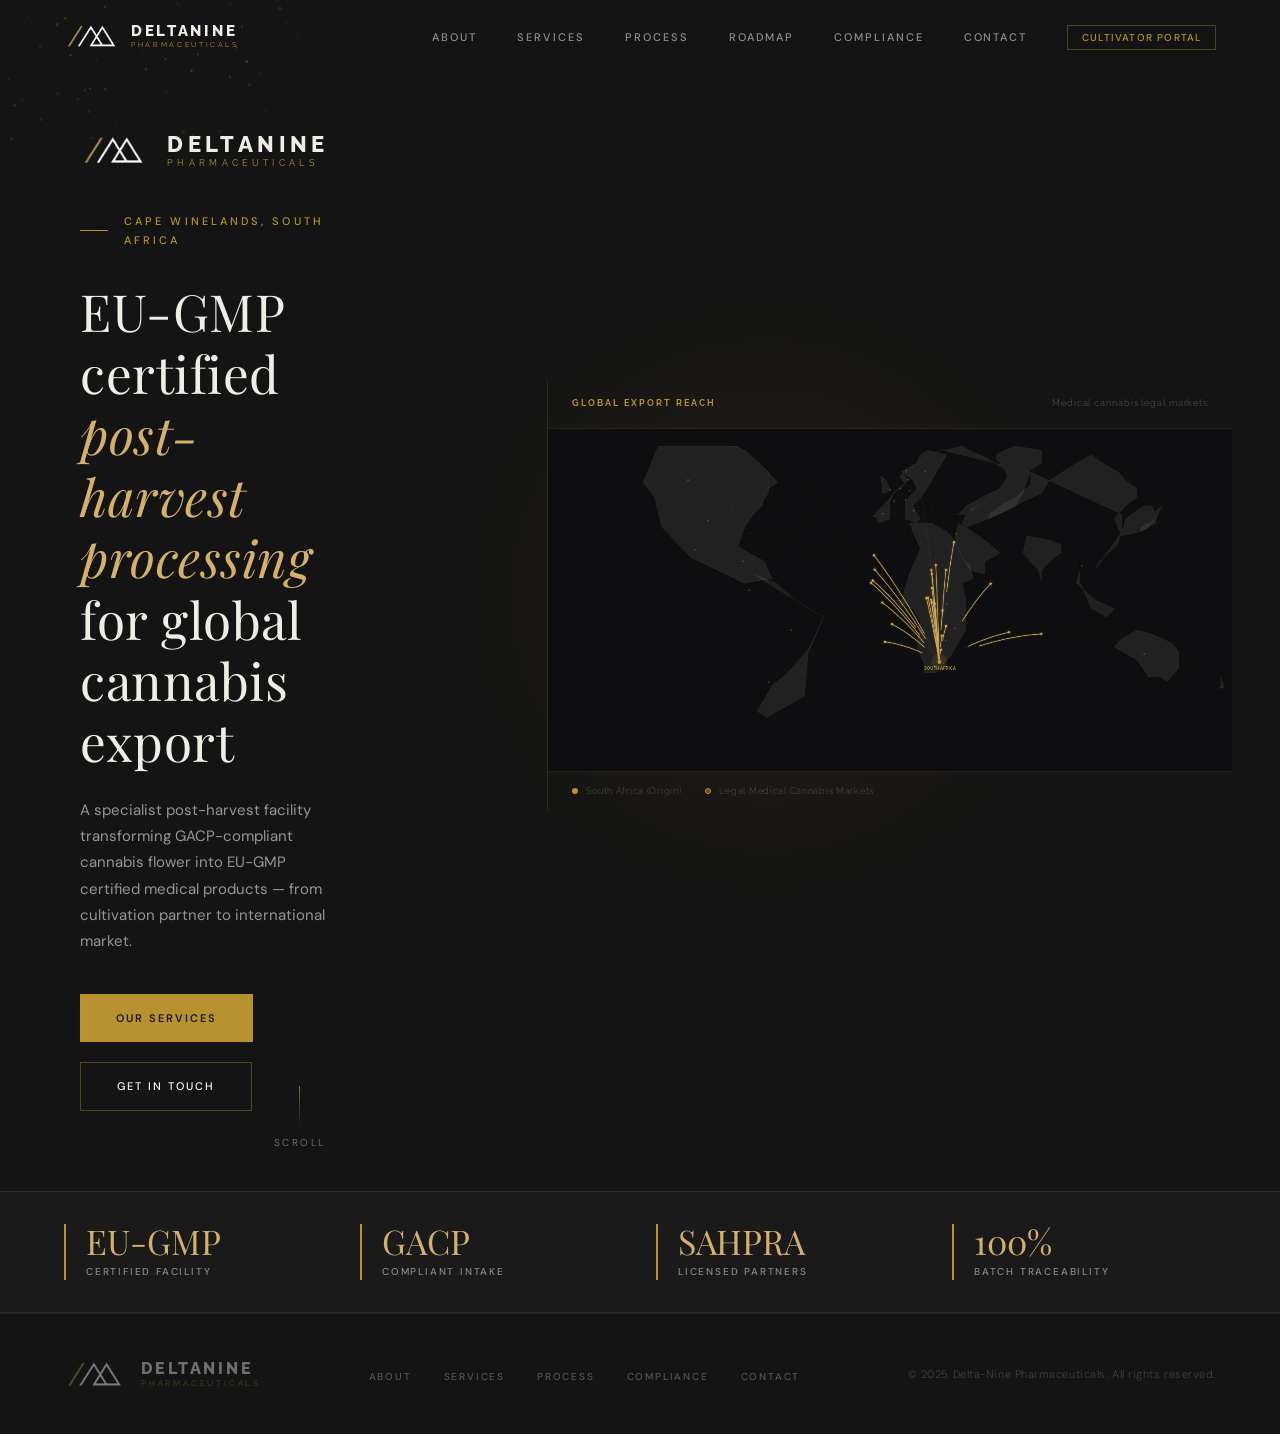
==== index.html @ 9e006a3a "Update index.html" ====
<!DOCTYPE html>
<html lang="en">
<head>
<meta charset="UTF-8">
<meta name="viewport" content="width=device-width, initial-scale=1.0">
<title>Delta-Nine Pharmaceuticals — EU-GMP Cannabis Processing</title>
<link href="https://fonts.googleapis.com/css2?family=Playfair+Display:ital,wght@0,400;0,500;0,600;1,400;1,500&family=DM+Sans:ital,opsz,wght@0,9..40,300;0,9..40,400;0,9..40,500;0,9..40,600;1,9..40,300&family=Raleway:wght@300;400;500;700;800&display=swap" rel="stylesheet">
<style>
*, *::before, *::after { box-sizing: border-box; margin: 0; padding: 0; }

:root {
  --gold: #B8922E;
  --gold-light: #D4B06A;
  --gold-dark: #7A5C0A;
  --ink: #1A1A1A;
  --ink-soft: #F6F4F0;
  --ink-mid: #ECEAE4;
  --cream: #FAFAF8;
  --cream-dark: #F0EDE6;
  --text-main: #1A1A1A;
  --text-muted: #5A5750;
  --border: rgba(184,146,46,0.2);
  --border-strong: rgba(184,146,46,0.4);
}

/* PAGE SWITCHING */
.page {
  display: none;
  min-height: 100vh;
}
.page.active {
  display: block;
}

/* NAV active state */
.nav-links a.nav-active {
  color: var(--gold) !important;
}
.nav-links a.nav-active::after {
  transform: scaleX(1) !important;
}

/* Page transition */
.page {
  animation: none;
}
.page.entering {
  animation: pageIn 0.35s cubic-bezier(0.22,1,0.36,1) forwards;
}
@keyframes pageIn {
  from { opacity: 0; transform: translateY(16px); }
  to   { opacity: 1; transform: none; }
}

/* Footer always visible */
footer { display: flex !important; }


body {
  font-family: 'DM Sans', sans-serif;
  background: var(--cream);
  color: var(--text-main);
  font-weight: 300;
  line-height: 1.7;
  font-size: 16px;
  overflow-x: hidden;
}

/* SCROLL ANIMATIONS */
.reveal {
  opacity: 0;
  transform: translateY(36px);
  transition: opacity 0.8s cubic-bezier(0.22,1,0.36,1), transform 0.8s cubic-bezier(0.22,1,0.36,1);
}
.reveal.visible { opacity: 1; transform: none; }
.reveal-left {
  opacity: 0; transform: translateX(-40px);
  transition: opacity 0.9s cubic-bezier(0.22,1,0.36,1), transform 0.9s cubic-bezier(0.22,1,0.36,1);
}
.reveal-left.visible { opacity: 1; transform: none; }
.reveal-right {
  opacity: 0; transform: translateX(40px);
  transition: opacity 0.9s cubic-bezier(0.22,1,0.36,1), transform 0.9s cubic-bezier(0.22,1,0.36,1);
}
.reveal-right.visible { opacity: 1; transform: none; }
.delay-1 { transition-delay: 0.1s; }
.delay-2 { transition-delay: 0.2s; }
.delay-3 { transition-delay: 0.3s; }
.delay-4 { transition-delay: 0.4s; }
.delay-5 { transition-delay: 0.5s; }

/* NAV */
nav {
  position: fixed; top: 0; left: 0; right: 0; z-index: 200;
  display: flex; align-items: center; justify-content: space-between;
  padding: 1.1rem 4rem;
  background: rgba(13,13,13,0);
  transition: background 0.4s, border-color 0.4s, backdrop-filter 0.4s;
  border-bottom: 0.5px solid transparent;
}
nav.scrolled {
  background: rgba(13,13,13,0.95);
  backdrop-filter: blur(16px);
  border-bottom-color: var(--border);
}
.nav-logo { display: flex; align-items: center; gap: 0.75rem; }
.nav-brand-block {
  display: flex; flex-direction: column; gap: 2px;
}
.nav-brand-name {
  font-family: 'Raleway', sans-serif;
  font-size: 15px; font-weight: 800;
  letter-spacing: 0.18em; color: #F0EDE6;
  line-height: 1;
}
.nav-brand-sub {
  font-family: 'Raleway', sans-serif;
  font-size: 7px; font-weight: 400;
  letter-spacing: 0.38em; text-transform: uppercase;
  color: #B8922E; line-height: 1;
}
.nav-links { display: flex; gap: 2.5rem; list-style: none; }
.nav-links a {
  font-size: 11px; font-weight: 500;
  letter-spacing: 0.18em; text-transform: uppercase;
  color: rgba(247,244,238,0.55); text-decoration: none;
  transition: color 0.2s; position: relative;
}
.nav-links a::after {
  content: ''; position: absolute; bottom: -3px; left: 0; right: 0;
  height: 1px; background: var(--gold);
  transform: scaleX(0); transition: transform 0.25s;
}
.nav-links a:hover { color: var(--gold); }
.nav-links a:hover::after { transform: scaleX(1); }

/* HERO LOGO */
.hero-logo-lockup {
  display: flex; align-items: center; gap: 1.25rem;
  margin-bottom: 2.5rem;
  opacity: 0; transform: translateY(20px);
  animation: heroIn 1s cubic-bezier(0.22,1,0.36,1) 0.1s forwards;
}
.hero-logo-img { height: 44px; width: auto; display: block; }
.hero-logo-text { display: flex; flex-direction: column; gap: 4px; }
.hero-logo-name {
  font-family: 'Raleway', sans-serif;
  font-size: 22px; font-weight: 800;
  letter-spacing: 0.2em; color: #F0EDE6;
  line-height: 1;
}
.hero-logo-pharma {
  font-family: 'Raleway', sans-serif;
  font-size: 9px; font-weight: 400;
  letter-spacing: 0.48em; color: #B8922E;
  line-height: 1;
}

/* HERO */
.hero {
  min-height: 100vh;
  display: flex; align-items: stretch;
  padding: 0;
  position: relative; overflow: hidden;
  background: #141414;
}
.hero-inner {
  display: grid;
  grid-template-columns: 45fr 55fr;
  align-items: center;
  width: 100%; gap: 0;
  position: relative; z-index: 2;
  min-height: 100vh;
}
.hero-content {
  position: relative;
  display: flex; flex-direction: column; justify-content: center;
  padding: 8rem 3rem 5rem 5rem;
}

/* HERO MAP */
.hero-mark {
  display: flex; align-items: center; justify-content: center;
  position: relative;
  opacity: 0;
  padding: 0 3rem 0 0;
  animation: heroMarkIn 1.4s cubic-bezier(0.22,1,0.36,1) 0.8s forwards;
}
@keyframes heroMarkIn { to { opacity: 1; } }
.hero-map-wrap {
  width: 100%;
  border-left: 0.5px solid rgba(184,146,46,0.15);
  background: transparent;
  overflow: hidden;
  display: flex; flex-direction: column;
}
.map-header {
  padding: 1rem 1.5rem;
  border-bottom: 0.5px solid rgba(184,146,46,0.1);
  display: flex; align-items: center; justify-content: space-between;
  flex-shrink: 0;
}
.map-title {
  font-family: 'Raleway', sans-serif;
  font-size: 9px; font-weight: 700;
  letter-spacing: 0.22em; color: #B8922E;
}
.map-subtitle {
  font-family: 'Raleway', sans-serif;
  font-size: 9px; font-weight: 400;
  letter-spacing: 0.1em; color: rgba(240,237,230,0.25);
}
#worldMap {
  display: block;
  width: 100%;
  height: auto;
}
.map-legend {
  padding: 0.75rem 1.5rem;
  border-top: 0.5px solid rgba(184,146,46,0.08);
  display: flex; gap: 1.5rem;
  flex-shrink: 0;
}
.map-legend-item {
  display: flex; align-items: center; gap: 0.5rem;
  font-size: 9px; color: rgba(240,237,230,0.28);
  font-family: 'Raleway', sans-serif; letter-spacing: 0.08em;
}
.legend-dot {
  width: 6px; height: 6px; border-radius: 50%; flex-shrink: 0;
}
.legend-origin { background: #B8922E; }
.legend-dest { background: rgba(184,146,46,0.45); border: 1px solid #B8922E; }
#hero-canvas {
  position: absolute; inset: 0;
  opacity: 0.5; pointer-events: none; z-index: 0;
}
.hero-glow {
  position: absolute;
  width: 700px; height: 700px; border-radius: 50%;
  background: radial-gradient(circle, rgba(184,146,46,0.09) 0%, transparent 65%);
  top: 50%; left: 60%; transform: translate(-50%, -50%);
  animation: glowPulse 6s ease-in-out infinite alternate;
}
@keyframes glowPulse {
  from { transform: translate(-50%,-50%) scale(1); opacity: 0.6; }
  to   { transform: translate(-50%,-50%) scale(1.15); opacity: 1; }
}
.hero-eyebrow {
  display: flex; align-items: center; gap: 1rem; margin-bottom: 2rem;
  opacity: 0; transform: translateY(20px);
  animation: heroIn 1s cubic-bezier(0.22,1,0.36,1) 0.2s forwards;
}
.hero-eyebrow-line { width: 36px; height: 1px; background: var(--gold); }
.hero-eyebrow span {
  font-size: 11px; font-weight: 500;
  letter-spacing: 0.28em; text-transform: uppercase; color: var(--gold);
}
.hero h1 {
  font-family: 'Playfair Display', serif;
  font-size: clamp(32px, 4vw, 52px);
  font-weight: 400; line-height: 1.2;
  color: #F0EDE6; margin-bottom: 1.5rem;
  opacity: 0; transform: translateY(25px);
  animation: heroIn 1s cubic-bezier(0.22,1,0.36,1) 0.4s forwards;
  letter-spacing: 0.01em;
}
.hero h1 em { font-style: italic; color: var(--gold-light); }
.hero-sub {
  font-size: 15px; font-weight: 400;
  color: rgba(240,237,230,0.6);
  max-width: 480px; line-height: 1.75; margin-bottom: 2.5rem;
  opacity: 0; transform: translateY(20px);
  animation: heroIn 1s cubic-bezier(0.22,1,0.36,1) 0.6s forwards;
}
.hero-cta {
  display: flex; gap: 1.25rem; flex-wrap: wrap;
  opacity: 0; transform: translateY(20px);
  animation: heroIn 1s cubic-bezier(0.22,1,0.36,1) 0.8s forwards;
}
@keyframes heroIn { to { opacity: 1; transform: none; } }
.hero-scroll-hint {
  position: absolute; bottom: 2.5rem; left: 50%;
  transform: translateX(-50%);
  display: flex; flex-direction: column; align-items: center; gap: 0.5rem;
  opacity: 0; animation: heroIn 1s 1.4s forwards;
}
.hero-scroll-hint span {
  font-size: 10px; letter-spacing: 0.25em;
  text-transform: uppercase; color: rgba(250,250,248,0.45);
}
.scroll-line {
  width: 1px; height: 40px;
  background: linear-gradient(to bottom, rgba(201,168,76,0.6), transparent);
  animation: scrollLine 2s ease-in-out infinite;
}
@keyframes scrollLine {
  0%,100% { transform: scaleY(0); transform-origin: top; }
  50% { transform: scaleY(1); transform-origin: top; }
}

.btn-primary {
  display: inline-block; padding: 0.9rem 2.25rem;
  background: var(--gold); color: var(--ink);
  font-family: 'DM Sans', sans-serif; font-size: 11px;
  font-weight: 600; letter-spacing: 0.18em;
  text-transform: uppercase; text-decoration: none;
  transition: background 0.2s, transform 0.2s, box-shadow 0.2s;
  position: relative; overflow: hidden;
}
.btn-primary::before {
  content: ''; position: absolute; inset: 0;
  background: rgba(255,255,255,0.15);
  transform: translateX(-100%); transition: transform 0.3s;
}
.btn-primary:hover::before { transform: translateX(0); }
.btn-primary:hover { transform: translateY(-2px); box-shadow: 0 8px 24px rgba(201,168,76,0.25); }
.btn-ghost {
  display: inline-block; padding: 0.9rem 2.25rem;
  border: 1px solid var(--border-strong); color: var(--cream);
  font-family: 'DM Sans', sans-serif; font-size: 11px;
  font-weight: 500; letter-spacing: 0.18em;
  text-transform: uppercase; text-decoration: none;
  transition: border-color 0.2s, color 0.2s, transform 0.2s;
}
.btn-ghost:hover { border-color: var(--gold); color: var(--gold); transform: translateY(-2px); }

/* STATS */
.stats-bar {
  background: var(--ink);
  border-top: 0.5px solid rgba(255,255,255,0.08); border-bottom: 0.5px solid rgba(255,255,255,0.08);
  padding: 2rem 4rem;
  display: grid; grid-template-columns: repeat(auto-fit, minmax(160px, 1fr)); gap: 2rem;
}
.stat-item {
  display: flex; flex-direction: column;
  padding-left: 1.25rem; border-left: 2px solid var(--gold);
}
.stat-number {
  font-family: 'Playfair Display', serif;
  font-size: 34px; font-weight: 300;
  color: var(--gold-light); line-height: 1; margin-bottom: 0.3rem;
}
.stat-label {
  font-size: 10px; font-weight: 500;
  letter-spacing: 0.18em; text-transform: uppercase;
  color: rgba(250,250,248,0.5);
}

/* SECTION COMMONS */
section { padding: 7rem 4rem; }
.section-header { margin-bottom: 4.5rem; }
.section-tag {
  display: inline-block; font-size: 10px; font-weight: 500;
  letter-spacing: 0.28em; text-transform: uppercase;
  color: var(--gold); margin-bottom: 1rem;
}
.section-title {
  font-family: 'Playfair Display', serif;
  font-size: clamp(34px, 4vw, 52px);
  font-weight: 400; line-height: 1.15; color: var(--cream);
}
.section-title em { font-style: italic; color: var(--gold-light); }
.section-rule { width: 50px; height: 1px; background: var(--border-strong); margin-top: 1.25rem; }

/* ABOUT CREDENTIAL CARD */
.about-visual { position: relative; }
.about-card {
  border: 0.5px solid var(--border);
  background: white;
  box-shadow: 0 4px 40px rgba(0,0,0,0.06);
  overflow: hidden;
}
.ac-location {
  display: flex; align-items: center; gap: 0.6rem;
  padding: 0.9rem 1.5rem;
  background: var(--ink);
  border-bottom: 0.5px solid rgba(184,146,46,0.15);
}
.ac-location span {
  font-family: 'Raleway', sans-serif;
  font-size: 10px; font-weight: 500;
  letter-spacing: 0.18em; text-transform: uppercase;
  color: rgba(240,237,230,0.55);
}
.ac-grid {
  display: grid; grid-template-columns: 1fr 1fr;
  gap: 0;
}
.ac-cell {
  display: flex; align-items: flex-start; gap: 0.9rem;
  padding: 1.5rem;
  border-right: 0.5px solid var(--border);
  border-bottom: 0.5px solid var(--border);
  transition: background 0.2s;
}
.ac-cell:nth-child(even) { border-right: none; }
.ac-cell:nth-child(3),
.ac-cell:nth-child(4) { border-bottom: none; }
.ac-cell:hover { background: rgba(184,146,46,0.03); }
.ac-cell-icon {
  flex-shrink: 0; margin-top: 2px;
  opacity: 0.9;
}
.ac-cell-text {
  display: flex; flex-direction: column; gap: 3px;
}
.ac-cell-text strong {
  font-family: 'Raleway', sans-serif;
  font-size: 13px; font-weight: 700;
  letter-spacing: 0.06em; color: var(--text-main);
}
.ac-cell-text span {
  font-size: 12px; font-weight: 400;
  color: var(--text-muted); line-height: 1.4;
}
.ac-flow {
  display: flex; align-items: center;
  padding: 1.25rem 1.5rem;
  background: var(--ink-soft);
  border-top: 0.5px solid var(--border);
  gap: 0;
}
.ac-flow-step {
  display: flex; flex-direction: column;
  align-items: center; gap: 0.4rem;
  flex-shrink: 0;
}
.ac-flow-step span {
  font-size: 9px; font-weight: 500;
  letter-spacing: 0.12em; text-transform: uppercase;
  color: var(--text-muted);
  white-space: nowrap;
}
.ac-flow-dot {
  width: 8px; height: 8px; border-radius: 50%;
  border: 1.5px solid var(--border-strong);
  background: white;
}
.ac-flow-dot--active {
  background: #B8922E;
  border-color: #B8922E;
  box-shadow: 0 0 0 3px rgba(184,146,46,0.15);
}
.ac-flow-line {
  flex: 1; height: 1px;
  background: var(--border); margin-bottom: 18px;
}

/* Remove old avp styles */
.about-img-frame { display: none; }
.about-visual-panel, .avp-bg, .avp-content, .avp-metric,
.avp-num, .avp-label, .avp-divider, .avp-logo-watermark { display: none; }


/* PROCESS VISUAL PANELS */
.process-visual-main, .process-visual-secondary {
  border: 0.5px solid var(--border); border-radius: 2px; overflow: hidden;
}
.process-visual-main { margin-bottom: 1rem; }
.pv-inner {
  padding: 1.75rem;
  position: relative;
}
.pv-lab {
  background: linear-gradient(135deg, #1a1a1a 0%, #1e1e1e 100%);
  min-height: 260px;
}
.pv-qa {
  background: linear-gradient(135deg, #1a1a1a 0%, #1c1c1c 100%);
}
.pv-icon {
  width: 48px; height: 48px; margin-bottom: 1.25rem;
}
.pv-icon svg { width: 48px; height: 48px; }
.pv-tag {
  font-family: 'Raleway', sans-serif;
  font-size: 9px; font-weight: 600; letter-spacing: 0.25em;
  text-transform: uppercase; color: #B8922E;
  margin-bottom: 1.25rem;
  border-left: 2px solid #B8922E; padding-left: 0.6rem;
}
.pv-stat-row {
  display: flex; gap: 1.5rem; margin-bottom: 1.5rem;
}
.pv-stat { display: flex; flex-direction: column; gap: 2px; }
.pv-num {
  font-family: 'Playfair Display', serif;
  font-size: 18px; font-weight: 500; color: #F0EDE6; line-height: 1;
}
.pv-unit {
  font-size: 10px; font-weight: 400; letter-spacing: 0.1em;
  color: rgba(240,237,230,0.4);
}
.pv-bars { display: flex; flex-direction: column; gap: 0.6rem; }
.pv-bar-row {
  display: flex; align-items: center; gap: 0.75rem;
}
.pv-bar-row span {
  font-size: 11px; color: rgba(240,237,230,0.4);
  width: 120px; flex-shrink: 0;
}
.pv-bar {
  flex: 1; height: 3px; background: rgba(255,255,255,0.06); border-radius: 2px;
}
.pv-fill {
  height: 100%; background: linear-gradient(to right, #B8922E, #D4B06A);
  border-radius: 2px;
}
.pv-checklist { display: flex; flex-direction: column; gap: 0.65rem; }
.pv-check {
  display: flex; align-items: center; gap: 0.75rem;
}
.pv-check-dot {
  width: 6px; height: 6px; border-radius: 50%;
  background: #B8922E; flex-shrink: 0;
}
.pv-check span { font-size: 13px; color: rgba(240,237,230,0.6); }

/* VISUAL BANNER PANELS */
.visual-banner { background: var(--ink); overflow: hidden; }
.visual-banner-grid {
  display: grid; grid-template-columns: 1fr 1.4fr 1fr;
  height: 280px; gap: 2px;
}
.vb-panel {
  position: relative; overflow: hidden;
  display: flex; align-items: center; justify-content: center;
  transition: background 0.4s;
}
.vb-panel-1 .vb-panel-bg { background: linear-gradient(135deg, #161210 0%, #1e1a12 100%); position: absolute; inset: 0; }
.vb-panel-2 .vb-panel-bg { background: linear-gradient(135deg, #101416 0%, #121a1e 100%); position: absolute; inset: 0; }
.vb-panel-3 .vb-panel-bg { background: linear-gradient(135deg, #141216 0%, #1a1220 100%); position: absolute; inset: 0; }
.vb-panel:hover .vb-panel-bg { filter: brightness(1.2); }
.vb-panel-content {
  position: relative; z-index: 2;
  display: flex; flex-direction: column;
  align-items: center; text-align: center; gap: 1rem;
  padding: 2rem;
}
.vb-svg { width: 64px; height: 64px; opacity: 0.9; }
.vb-panel-label {
  font-family: 'Raleway', sans-serif;
  font-size: 10px; font-weight: 600; letter-spacing: 0.22em;
  text-transform: uppercase; color: rgba(240,237,230,0.85);
}
.vb-panel-sub {
  font-size: 12px; color: rgba(240,237,230,0.35); letter-spacing: 0.04em;
}
/* Remove old vb-img styles that no longer apply */
.vb-img { display: none; }

.about .section-title { color: var(--text-main); }
.about .section-tag { color: var(--gold-dark); }
.about .section-rule { background: var(--border-strong); }
.about-grid { display: grid; grid-template-columns: 1fr 1fr; gap: 5rem; align-items: center; }
.about-text p { font-size: 16px; color: var(--text-muted); line-height: 1.9; margin-bottom: 1.5rem; }
.about-text p strong { color: var(--text-main); font-weight: 600; }
.about-features { display: flex; flex-direction: column; gap: 0.75rem; margin-top: 2rem; }
.feature-row {
  display: flex; align-items: flex-start; gap: 1rem;
  padding: 0.9rem 1.25rem; border: 0.5px solid var(--border);
  background: white;
  transition: border-color 0.25s, box-shadow 0.25s;
}
.feature-row:hover { border-color: var(--border-strong); box-shadow: 0 2px 12px rgba(184,146,46,0.08); }
.feature-dot { width: 5px; height: 5px; background: var(--gold); border-radius: 50%; margin-top: 8px; flex-shrink: 0; }
.feature-row span { font-size: 14px; color: var(--text-muted); }
.about-visual { position: relative; }
.about-img-frame { position: relative; aspect-ratio: 4/5; overflow: hidden; }
.about-img-frame img {
  width: 100%; height: 100%; object-fit: cover; display: block;
  filter: saturate(0.75) brightness(0.8);
  transition: transform 0.6s cubic-bezier(0.22,1,0.36,1), filter 0.4s;
}
.about-img-frame:hover img { transform: scale(1.03); filter: saturate(0.9) brightness(0.9); }
.about-img-overlay {
  position: absolute; inset: 0;
  background: linear-gradient(to top, rgba(13,13,13,0.7) 0%, transparent 55%);
}
.about-img-caption {
  position: absolute; bottom: 1.5rem; left: 1.5rem;
  font-size: 10px; font-weight: 500; letter-spacing: 0.22em; text-transform: uppercase;
  color: var(--gold); border-left: 2px solid var(--gold); padding-left: 0.75rem;
}
.corner-accent { position: absolute; width: 36px; height: 36px; border-color: var(--gold); border-style: solid; opacity: 0.4; }
.corner-accent.tl { top: -10px; left: -10px; border-width: 1px 0 0 1px; }
.corner-accent.br { bottom: -10px; right: -10px; border-width: 0 1px 1px 0; }

/* SERVICES */
.services { background: var(--cream); }
.services .section-title { color: var(--text-main); }
.services .section-tag { color: var(--gold-dark); }
.services .section-rule { background: var(--border-strong); }
.services-grid { display: grid; grid-template-columns: repeat(auto-fit, minmax(280px, 1fr)); gap: 1.5rem; }
.service-card {
  background: white; padding: 2.25rem 2rem;
  position: relative; overflow: hidden;
  border: 0.5px solid var(--border);
  transition: box-shadow 0.35s, border-color 0.35s, transform 0.25s;
}
.service-card::before {
  content: ''; position: absolute; bottom: 0; left: 0; right: 0; height: 3px;
  background: var(--gold); transform: scaleX(0); transform-origin: left;
  transition: transform 0.35s cubic-bezier(0.22,1,0.36,1);
}
.service-card:hover { box-shadow: 0 8px 32px rgba(0,0,0,0.08); border-color: var(--border-strong); transform: translateY(-3px); }
.service-card:hover::before { transform: scaleX(1); }
.service-num {
  font-family: 'Playfair Display', serif;
  font-size: 72px; font-weight: 400;
  color: rgba(184,146,46,0.08); line-height: 1;
  position: absolute; top: 0.75rem; right: 1.25rem;
  transition: color 0.35s;
}
.service-card:hover .service-num { color: rgba(184,146,46,0.14); }
.service-icon {
  width: 42px; height: 42px; border: 1px solid var(--border-strong);
  display: flex; align-items: center; justify-content: center;
  margin-bottom: 1.5rem; transition: border-color 0.25s, background 0.25s;
}
.service-card:hover .service-icon { border-color: var(--gold); background: rgba(184,146,46,0.06); }
.service-icon svg { width: 18px; height: 18px; stroke: var(--gold); fill: none; stroke-width: 1.5; }
.service-card h3 {
  font-family: 'Playfair Display', serif;
  font-size: 20px; font-weight: 500; color: var(--text-main); margin-bottom: 0.75rem;
}
.service-card p { font-size: 13.5px; color: var(--text-muted); line-height: 1.8; }

/* PROCESS LAYOUT */
.process-inner {
  display: grid;
  grid-template-columns: 1fr 420px;
  gap: 5rem;
  align-items: start;
}
.process-right { position: sticky; top: 6rem; }
.process-img-stack { display: flex; flex-direction: column; gap: 1rem; }
.process-img-main {
  position: relative; overflow: hidden;
  aspect-ratio: 4/3; border-radius: 2px;
}
.process-img-secondary {
  position: relative; overflow: hidden;
  aspect-ratio: 16/7; border-radius: 2px;
}
.process-img-main img,
.process-img-secondary img {
  width: 100%; height: 100%; object-fit: cover;
  display: block; filter: saturate(0.85) brightness(0.88);
  transition: transform 0.6s cubic-bezier(0.22,1,0.36,1), filter 0.4s;
}
.process-img-main:hover img,
.process-img-secondary:hover img {
  transform: scale(1.04);
  filter: saturate(0.95) brightness(0.95);
}
.process-img-overlay {
  position: absolute; inset: 0;
  background: linear-gradient(to top, rgba(20,20,20,0.65) 0%, transparent 50%);
}
.process-img-label {
  position: absolute; bottom: 1rem; left: 1rem;
  font-size: 10px; font-weight: 600;
  letter-spacing: 0.22em; text-transform: uppercase;
  color: rgba(240,237,230,0.9);
  border-left: 2px solid var(--gold); padding-left: 0.6rem;
}

/* ROADMAP */
.roadmap { background: var(--ink); }
.roadmap .section-title { color: var(--cream); }
.roadmap .section-tag { color: var(--gold); }
.roadmap .section-rule { background: var(--border-strong); }

.roadmap-track {
  position: relative;
  max-width: 860px;
}
.rm-spine {
  position: absolute;
  left: 19px; top: 0; bottom: 0;
  width: 1px;
  background: linear-gradient(to bottom, transparent, rgba(184,146,46,0.3) 5%, rgba(184,146,46,0.3) 95%, transparent);
}
.rm-item {
  display: flex; gap: 2rem;
  padding: 2rem 0;
  border-bottom: 0.5px solid rgba(184,146,46,0.1);
  position: relative;
}
.rm-item:last-child { border-bottom: none; }

.rm-node {
  flex-shrink: 0;
  width: 38px; height: 38px;
  border-radius: 50%;
  display: flex; align-items: center; justify-content: center;
  position: relative; z-index: 2;
  transition: transform 0.3s;
}
.rm-item:hover .rm-node { transform: scale(1.1); }
.rm-node svg { width: 16px; height: 16px; }

.rm-node--done {
  background: rgba(184,146,46,0.15);
  border: 1px solid rgba(184,146,46,0.4);
  color: #B8922E;
}
.rm-node--active {
  background: rgba(184,146,46,0.2);
  border: 2px solid #B8922E;
  color: #B8922E;
  box-shadow: 0 0 0 4px rgba(184,146,46,0.1);
  animation: activePulse 2.5s ease-in-out infinite;
}
@keyframes activePulse {
  0%,100% { box-shadow: 0 0 0 4px rgba(184,146,46,0.1); }
  50% { box-shadow: 0 0 0 8px rgba(184,146,46,0.05); }
}
.rm-node--upcoming {
  background: rgba(240,237,230,0.04);
  border: 1px solid rgba(240,237,230,0.12);
}
.rm-node--milestone {
  background: rgba(184,146,46,0.25);
  border: 2px solid #B8922E;
  color: #D4B06A;
  width: 44px; height: 44px;
  box-shadow: 0 0 20px rgba(184,146,46,0.2);
}
.rm-node--milestone svg { width: 18px; height: 18px; }

.rm-content { padding-top: 0.4rem; flex: 1; }
.rm-content--milestone {
  padding: 1.25rem 1.5rem;
  background: rgba(184,146,46,0.05);
  border: 0.5px solid rgba(184,146,46,0.2);
  margin-top: -0.4rem;
}

.rm-date {
  font-family: 'Raleway', sans-serif;
  font-size: 10px; font-weight: 700;
  letter-spacing: 0.22em; text-transform: uppercase;
  color: #B8922E; margin-bottom: 0.4rem;
}
.rm-content h3 {
  font-family: 'Playfair Display', serif;
  font-size: 20px; font-weight: 500;
  color: var(--cream); margin-bottom: 0.5rem; line-height: 1.2;
}
.rm-content--milestone h3 { font-size: 22px; }
.rm-content p {
  font-size: 13.5px; color: rgba(240,237,230,0.5);
  line-height: 1.75; margin-bottom: 0.75rem; max-width: 580px;
}

.rm-badge {
  display: inline-block;
  font-family: 'Raleway', sans-serif;
  font-size: 9px; font-weight: 700;
  letter-spacing: 0.18em; text-transform: uppercase;
  padding: 0.3rem 0.75rem;
}
.rm-badge--done {
  background: rgba(184,146,46,0.1);
  color: rgba(184,146,46,0.6);
  border: 0.5px solid rgba(184,146,46,0.2);
}
.rm-badge--active {
  background: rgba(184,146,46,0.15);
  color: #B8922E;
  border: 0.5px solid rgba(184,146,46,0.4);
}
.rm-badge--milestone {
  background: #B8922E;
  color: var(--ink);
}
.rm-badge--upcoming {
  background: rgba(240,237,230,0.05);
  color: rgba(240,237,230,0.3);
  border: 0.5px solid rgba(240,237,230,0.1);
}

/* VISUAL BANNER */
.visual-banner {
  background: var(--ink);
  padding: 0;
  overflow: hidden;
}
.visual-banner-grid {
  display: grid;
  grid-template-columns: 1fr 1.6fr 1fr;
  height: 340px;
  gap: 2px;
}
.vb-img {
  position: relative; overflow: hidden;
}
.vb-img img {
  width: 100%; height: 100%; object-fit: cover;
  display: block;
  filter: saturate(0.7) brightness(0.75);
  transition: transform 0.7s cubic-bezier(0.22,1,0.36,1), filter 0.4s;
}
.vb-img:hover img {
  transform: scale(1.06);
  filter: saturate(0.85) brightness(0.9);
}
.vb-label {
  position: absolute; bottom: 1.25rem; left: 1.25rem;
  font-size: 10px; font-weight: 600;
  letter-spacing: 0.22em; text-transform: uppercase;
  color: rgba(240,237,230,0.85);
  border-left: 2px solid var(--gold); padding-left: 0.6rem;
}
.vb-img::after {
  content: ''; position: absolute; inset: 0;
  background: linear-gradient(to top, rgba(20,20,20,0.6) 0%, transparent 55%);
}
.vb-label { z-index: 2; }

/* PROCESS */
.process { background: var(--ink-soft); overflow: hidden; }
.process .section-title { color: var(--text-main); }
.process .section-tag { color: var(--gold-dark); }
.process .section-rule { background: var(--border-strong); }
.timeline { position: relative; display: flex; flex-direction: column; max-width: 860px; }
.timeline::before {
  content: ''; position: absolute; left: 28px; top: 0; bottom: 0; width: 1px;
  background: linear-gradient(to bottom, transparent, var(--border-strong) 10%, var(--border-strong) 90%, transparent);
}
.timeline-item {
  display: flex; gap: 2.5rem; padding: 2.5rem 0;
  border-bottom: 0.5px solid var(--border); position: relative;
}
.timeline-item:last-child { border-bottom: none; }
.timeline-node {
  flex-shrink: 0; width: 56px; height: 56px;
  border: 1px solid var(--border-strong); background: white;
  display: flex; align-items: center; justify-content: center;
  position: relative; z-index: 2; transition: border-color 0.3s, background 0.3s;
}
.timeline-item:hover .timeline-node { border-color: var(--gold); background: rgba(184,146,46,0.06); }
.timeline-node svg { width: 20px; height: 20px; stroke: var(--gold); fill: none; stroke-width: 1.5; }
.timeline-body { padding-top: 0.75rem; }
.timeline-step {
  font-size: 10px; font-weight: 500; letter-spacing: 0.22em;
  text-transform: uppercase; color: var(--gold-dark); margin-bottom: 0.5rem;
}
.timeline-body h3 {
  font-family: 'Playfair Display', serif;
  font-size: 26px; font-weight: 500; color: var(--text-main); margin-bottom: 0.6rem;
}
.timeline-body p { font-size: 14px; color: var(--text-muted); line-height: 1.8; max-width: 600px; }

/* CERT BAND */
.cert-band {
  background: var(--ink);
  border-top: 0.5px solid var(--border); border-bottom: 0.5px solid var(--border);
  padding: 2rem 0; overflow: hidden;
}
.cert-band-inner {
  display: flex; align-items: center; gap: 4rem;
  animation: marquee 24s linear infinite; white-space: nowrap; width: max-content;
}
.cert-band-inner:hover { animation-play-state: paused; }
@keyframes marquee { from { transform: translateX(0); } to { transform: translateX(-50%); } }
.cert-item { display: flex; align-items: center; gap: 0.75rem; flex-shrink: 0; padding: 0 2rem; }
.cert-item-dot { width: 4px; height: 4px; background: var(--gold); border-radius: 50%; flex-shrink: 0; }
.cert-item span {
  font-size: 11px; font-weight: 500; letter-spacing: 0.2em;
  text-transform: uppercase; color: rgba(250,250,248,0.45);
}

/* COMPLIANCE */
.compliance { background: var(--cream-dark); color: var(--text-main); position: relative; overflow: hidden; }
.compliance::before {
  content: ''; position: absolute; top: -80px; right: -80px;
  width: 400px; height: 400px; border-radius: 50%;
  background: radial-gradient(circle, rgba(201,168,76,0.08) 0%, transparent 70%);
  pointer-events: none;
}
.compliance .section-tag { color: var(--gold-dark); }
.compliance .section-title { color: var(--text-main); }
.compliance .section-title em { color: var(--gold-dark); }
.compliance .section-rule { background: rgba(139,105,20,0.35); }
.compliance-grid { display: grid; grid-template-columns: 1fr 1fr; gap: 4rem; align-items: start; }
.compliance-text p { font-size: 16px; color: var(--text-muted); line-height: 1.9; margin-bottom: 1.5rem; }
.cert-badges { display: flex; flex-wrap: wrap; gap: 0.75rem; margin-top: 2rem; }
.cert-badge {
  padding: 0.55rem 1.1rem; border: 1px solid rgba(139,105,20,0.35);
  background: rgba(201,168,76,0.07); font-size: 11px; font-weight: 600;
  letter-spacing: 0.16em; text-transform: uppercase; color: var(--gold-dark);
  transition: background 0.2s, border-color 0.2s;
}
.cert-badge:hover { background: rgba(201,168,76,0.14); border-color: var(--gold-dark); }
.compliance-steps { display: flex; flex-direction: column; }
.compliance-step { display: flex; gap: 1.5rem; padding: 1.5rem 0; border-bottom: 0.5px solid rgba(13,13,13,0.08); }
.compliance-step:last-child { border-bottom: none; }
.step-num {
  font-family: 'Playfair Display', serif; font-size: 38px; font-weight: 300;
  color: rgba(184,146,46,0.2); line-height: 1; flex-shrink: 0; width: 44px; text-align: right;
}
.step-content h4 { font-size: 13px; font-weight: 600; letter-spacing: 0.1em; text-transform: uppercase; color: var(--text-main); margin-bottom: 0.4rem; }
.step-content p { font-size: 13.5px; color: var(--text-muted); line-height: 1.75; margin: 0; }

/* CONTACT */
.contact { background: var(--ink-soft); }
.contact .section-title { color: var(--text-main); }
.contact .section-tag { color: var(--gold-dark); }
.contact .section-rule { background: var(--border-strong); }
.contact-grid { display: grid; grid-template-columns: 1fr 1.5fr; gap: 5rem; align-items: start; }
.contact-info { padding-top: 0.5rem; }
.contact-info p { font-size: 15px; color: var(--text-muted); line-height: 1.9; margin-bottom: 2.5rem; }
.contact-detail { display: flex; align-items: flex-start; gap: 1rem; margin-bottom: 1.25rem; }
.contact-detail-icon {
  width: 36px; height: 36px; border: 0.5px solid var(--border);
  background: white;
  display: flex; align-items: center; justify-content: center;
  flex-shrink: 0; transition: border-color 0.2s;
}
.contact-detail:hover .contact-detail-icon { border-color: var(--gold); }
.contact-detail-icon svg { width: 15px; height: 15px; stroke: var(--gold); fill: none; stroke-width: 1.5; }
.contact-detail-text strong {
  display: block; font-size: 10px; font-weight: 600;
  letter-spacing: 0.22em; text-transform: uppercase; color: var(--gold-dark); margin-bottom: 0.25rem;
}
.contact-detail-text span { font-size: 14px; color: var(--text-main); }
.contact-form { display: flex; flex-direction: column; gap: 1.1rem; }
.form-group { display: flex; flex-direction: column; gap: 0.45rem; }
.form-group label { font-size: 10px; font-weight: 600; letter-spacing: 0.22em; text-transform: uppercase; color: var(--text-muted); }
.form-group input,
.form-group textarea {
  background: white; border: 1px solid #DDD8CE; color: var(--text-main);
  padding: 0.85rem 1rem; font-family: 'DM Sans', sans-serif; font-size: 14px; font-weight: 400;
  outline: none; transition: border-color 0.2s, box-shadow 0.2s; resize: none;
}
.form-group input::placeholder,
.form-group textarea::placeholder { color: #B0AB9F; }
.form-group input:focus,
.form-group textarea:focus { border-color: var(--gold); box-shadow: 0 0 0 3px rgba(184,146,46,0.08); }
.form-row { display: grid; grid-template-columns: 1fr 1fr; gap: 1.1rem; }
#form-status {
  font-size: 13px; margin-top: 0.5rem; display: none;
  padding: 0.75rem 1rem; border-left: 3px solid var(--gold);
  background: rgba(184,146,46,0.06); color: var(--text-main);
}

/* FOOTER */
footer {
  background: #141414; border-top: 0.5px solid rgba(255,255,255,0.08);
  padding: 2.5rem 4rem; display: flex; align-items: center;
  justify-content: space-between; flex-wrap: wrap; gap: 1.5rem;
}
.footer-brand {
  font-family: 'Playfair Display', serif; font-size: 18px; font-weight: 400;
  letter-spacing: 0.06em; color: rgba(250,250,248,0.5);
}
.footer-copy { font-size: 11px; color: rgba(250,250,248,0.2); letter-spacing: 0.05em; }
.footer-links { display: flex; gap: 2rem; list-style: none; }
.footer-links a {
  font-size: 10px; font-weight: 500; letter-spacing: 0.18em;
  text-transform: uppercase; color: rgba(250,250,248,0.28); text-decoration: none;
  transition: color 0.2s;
}
.footer-links a:hover { color: var(--gold-light); }

/* MOBILE */
@media (max-width: 768px) {
  nav { padding: 1rem 1.5rem; }
  .nav-links { display: none; }
  section { padding: 5rem 1.5rem; }
  .hero { padding: 7rem 1.5rem 5rem; }
  .hero-inner { grid-template-columns: 1fr; }
  .hero-mark { display: none; }
  .stats-bar { padding: 1.5rem; gap: 1.5rem; }
  .about-grid, .compliance-grid, .contact-grid { grid-template-columns: 1fr; gap: 2.5rem; }
  .about-visual { display: none; }
  .form-row { grid-template-columns: 1fr; }
  footer { padding: 2rem 1.5rem; flex-direction: column; text-align: center; }
  .timeline::before { left: 20px; }
  .timeline-node { width: 40px; height: 40px; }
  .process-inner { grid-template-columns: 1fr; gap: 2.5rem; }
  .process-right { position: static; }
  .visual-banner-grid { grid-template-columns: 1fr; height: auto; }
  .vb-img { height: 200px; }
  .vb-img-2 { display: none; }
}
</style>
</head>
<body>

<nav id="navbar">
  <div class="nav-logo" style="cursor:pointer;" data-page="page-home">
    <img src="[data-uri]" alt="Delta-Nine Logo" style="height:36px;width:auto;display:block;">
    <div class="nav-brand-block">
      <span class="nav-brand-name">DELTANINE</span>
      <span class="nav-brand-sub">PHARMACEUTICALS</span>
    </div>
  </div>
  <ul class="nav-links">
    <li><a href="#" data-page="page-about">About</a></li>
    <li><a href="#" data-page="page-services">Services</a></li>
    <li><a href="#" data-page="page-process">Process</a></li>
    <li><a href="#" data-page="page-roadmap">Roadmap</a></li>
    <li><a href="#" data-page="page-compliance">Compliance</a></li>
    <li><a href="#" data-page="page-contact">Contact</a></li>
    <li><a href="portal.html" style="color:var(--gold);border:0.5px solid rgba(184,146,46,0.35);padding:0.3rem 0.85rem;font-size:10px;letter-spacing:0.12em;">CULTIVATOR PORTAL</a></li>
  </ul>
</nav>

<div class="page active" id="page-home">
<section class="hero" id="home">
  <canvas id="hero-canvas"></canvas>
  <div class="hero-glow"></div>
  <div class="hero-inner">
    <div class="hero-content">
    <div class="hero-logo-lockup">
      <img src="[data-uri]" alt="Delta-Nine Pharmaceuticals" class="hero-logo-img" style="display:block;">
      <div class="hero-logo-text">
        <span class="hero-logo-name">DELTANINE</span>
        <span class="hero-logo-pharma">PHARMACEUTICALS</span>
      </div>
    </div>
    <div class="hero-eyebrow">
      <div class="hero-eyebrow-line"></div>
      <span>Cape Winelands, South Africa</span>
    </div>
    <h1>EU-GMP certified <em>post-harvest processing</em> for global cannabis export</h1>
    <p class="hero-sub">A specialist post-harvest facility transforming GACP-compliant cannabis flower into EU-GMP certified medical products — from cultivation partner to international market.</p>
    <div class="hero-cta">
      <a href="#" data-page="page-services" class="btn-primary">Our Services</a>
      <a href="#" data-page="page-contact" class="btn-ghost">Get in Touch</a>
    </div>
  </div>
  <div class="hero-scroll-hint">
    <div class="scroll-line"></div>
    <span>Scroll</span>
  </div>
    </div>

    <!-- Right: large decorative logo mark -->
    <div class="hero-mark">
      <div class="hero-map-wrap">
        <div class="map-header">
          <span class="map-title">GLOBAL EXPORT REACH</span>
          <span class="map-subtitle">Medical cannabis legal markets</span>
        </div>
        <canvas id="worldMap" width="1600" height="800" style="width:100%;height:auto;display:block;"></canvas>
        <div class="map-legend">
          <div class="map-legend-item"><span class="legend-dot legend-origin"></span>South Africa (Origin)</div>
          <div class="map-legend-item"><span class="legend-dot legend-dest"></span>Legal Medical Cannabis Markets</div>
        </div>
      </div>
    </div>

  </div>
</section>

</div><!-- /page-home -->

<div class="page" id="page-about">
<section class="about" id="about">
  <div class="about-grid">
    <div>
      <div class="section-header reveal">
        <span class="section-tag">Who We Are</span>
        <h2 class="section-title">From <em>farm to</em><br>global pharmaceutical<br>market</h2>
        <div class="section-rule"></div>
      </div>
      <div class="about-text reveal delay-1">
        <p><strong>Delta-Nine Pharmaceuticals</strong> is a specialist post-harvest cannabis processing company based in South Africa's Cape Winelands. We partner with SAHPRA-licensed cultivators, purchasing GACP-compliant cannabis flower and adding pharmaceutical value through our fully compliant facility.</p>
        <p>Our mission is to ensure every processed batch meets the highest global standards for quality, safety, and consistency — enabling South African cultivators to access premium international markets with confidence.</p>
        <div class="about-features">
          <div class="feature-row reveal delay-2"><div class="feature-dot"></div><span>Drying, trimming, curing, and precision sorting</span></div>
          <div class="feature-row reveal delay-3"><div class="feature-dot"></div><span>Pharmaceutical-grade weighing, packaging, and secure storage</span></div>
          <div class="feature-row reveal delay-4"><div class="feature-dot"></div><span>EU-GMP compliant local and international logistics</span></div>
          <div class="feature-row reveal delay-5"><div class="feature-dot"></div><span>Strict batch traceability and quality assurance throughout</span></div>
        </div>
      </div>
    </div>
    <div class="about-visual reveal-right">
      <div class="about-card">

        <!-- Top: location banner -->
        <div class="ac-location">
          <svg width="14" height="14" viewBox="0 0 24 24" fill="none" stroke="#B8922E" stroke-width="2" stroke-linecap="round"><path d="M21 10c0 7-9 13-9 13s-9-6-9-13a9 9 0 0118 0z"/><circle cx="12" cy="10" r="3"/></svg>
          <span>Cape Winelands, Western Cape, South Africa</span>
        </div>

        <!-- 2x2 credential grid -->
        <div class="ac-grid">
          <div class="ac-cell">
            <div class="ac-cell-icon">
              <svg viewBox="0 0 32 32" fill="none" width="28" height="28"><rect x="4" y="4" width="24" height="24" rx="1" stroke="#B8922E" stroke-width="1.2"/><path d="M10 16l4 4 8-8" stroke="#B8922E" stroke-width="1.5" stroke-linecap="round" stroke-linejoin="round"/></svg>
            </div>
            <div class="ac-cell-text">
              <strong>EU-GMP</strong>
              <span>Certified Processing Standard</span>
            </div>
          </div>
          <div class="ac-cell">
            <div class="ac-cell-icon">
              <svg viewBox="0 0 32 32" fill="none" width="28" height="28"><path d="M16 4l10 5v8c0 5-4 9-10 11C10 26 6 22 6 17V9l10-5z" stroke="#B8922E" stroke-width="1.2" stroke-linejoin="round"/><path d="M12 16l3 3 5-5" stroke="#B8922E" stroke-width="1.5" stroke-linecap="round" stroke-linejoin="round"/></svg>
            </div>
            <div class="ac-cell-text">
              <strong>SAHPRA</strong>
              <span>Licensed Cultivator Partners</span>
            </div>
          </div>
          <div class="ac-cell">
            <div class="ac-cell-icon">
              <svg viewBox="0 0 32 32" fill="none" width="28" height="28"><circle cx="16" cy="16" r="12" stroke="#B8922E" stroke-width="1.2"/><path d="M16 10v6l4 2" stroke="#B8922E" stroke-width="1.5" stroke-linecap="round"/></svg>
            </div>
            <div class="ac-cell-text">
              <strong>GACP</strong>
              <span>Compliant Intake Verification</span>
            </div>
          </div>
          <div class="ac-cell">
            <div class="ac-cell-icon">
              <svg viewBox="0 0 32 32" fill="none" width="28" height="28"><path d="M6 26V12l10-8 10 8v14" stroke="#B8922E" stroke-width="1.2" stroke-linejoin="round"/><rect x="12" y="18" width="8" height="8" rx="1" stroke="#B8922E" stroke-width="1.2"/></svg>
            </div>
            <div class="ac-cell-text">
              <strong>100% Traceable</strong>
              <span>Full Batch Record System</span>
            </div>
          </div>
        </div>

        <!-- Bottom: process flow -->
        <div class="ac-flow">
          <div class="ac-flow-step">
            <div class="ac-flow-dot"></div>
            <span>Cultivator</span>
          </div>
          <div class="ac-flow-line"></div>
          <div class="ac-flow-step">
            <div class="ac-flow-dot ac-flow-dot--active"></div>
            <span>Processing</span>
          </div>
          <div class="ac-flow-line"></div>
          <div class="ac-flow-step">
            <div class="ac-flow-dot"></div>
            <span>QA Release</span>
          </div>
          <div class="ac-flow-line"></div>
          <div class="ac-flow-step">
            <div class="ac-flow-dot"></div>
            <span>Global Export</span>
          </div>
        </div>

      </div>
    </div>
  </div>
</section>
</div><!-- /page-about -->

<div class="page" id="page-services">
<section class="services" id="services">
  <div class="section-header reveal">
    <span class="section-tag">What We Do</span>
    <h2 class="section-title">End-to-end <em>post-harvest</em><br>processing services</h2>
    <div class="section-rule"></div>
  </div>
  <div class="services-grid">
    <div class="service-card reveal delay-1">
      <span class="service-num">01</span>
      <div class="service-icon"><svg viewBox="0 0 24 24"><circle cx="12" cy="12" r="9"/><line x1="12" y1="8" x2="12" y2="16"/><line x1="8" y1="12" x2="16" y2="12"/></svg></div>
      <h3>Trimming &amp; Sorting</h3>
      <p>Precision trimming and grading of cannabis flower to pharmaceutical specifications, ensuring uniformity and quality for every batch destined for global markets.</p>
    </div>
    <div class="service-card reveal delay-2">
      <span class="service-num">02</span>
      <div class="service-icon"><svg viewBox="0 0 24 24"><path d="M3 12h18M3 6h18M3 18h18"/></svg></div>
      <h3>Drying &amp; Curing</h3>
      <p>Controlled environment drying and curing processes designed to preserve terpene profiles and cannabinoid integrity while meeting strict moisture and microbiological standards.</p>
    </div>
    <div class="service-card reveal delay-3">
      <span class="service-num">03</span>
      <div class="service-icon"><svg viewBox="0 0 24 24"><rect x="3" y="3" width="18" height="18" rx="2"/><path d="M9 9h6M9 12h6M9 15h4"/></svg></div>
      <h3>Packaging &amp; Labelling</h3>
      <p>EU-GMP compliant packaging in tamper-evident, pharmaceutical-grade containers with full regulatory labelling for international distribution and export compliance.</p>
    </div>
    <div class="service-card reveal delay-1">
      <span class="service-num">04</span>
      <div class="service-icon"><svg viewBox="0 0 24 24"><path d="M5 8h14M5 8a2 2 0 01-2-2V6a2 2 0 012-2h14a2 2 0 012 2v0a2 2 0 01-2 2M5 8v10a2 2 0 002 2h10a2 2 0 002-2V8"/></svg></div>
      <h3>Secure Storage</h3>
      <p>Climate-controlled, secure vaulted storage with real-time monitoring and full chain-of-custody documentation from intake through to dispatch.</p>
    </div>
    <div class="service-card reveal delay-2">
      <span class="service-num">05</span>
      <div class="service-icon"><svg viewBox="0 0 24 24"><path d="M9 11l3 3L22 4"/><path d="M21 12v7a2 2 0 01-2 2H5a2 2 0 01-2-2V5a2 2 0 012-2h11"/></svg></div>
      <h3>Quality Assurance</h3>
      <p>Comprehensive in-process testing and batch release protocols aligned with EU-GMP Annex 1 standards, with full documentation packages for regulatory submissions.</p>
    </div>
    <div class="service-card reveal delay-3">
      <span class="service-num">06</span>
      <div class="service-icon"><svg viewBox="0 0 24 24"><path d="M21 10c0 7-9 13-9 13s-9-6-9-13a9 9 0 0118 0z"/><circle cx="12" cy="10" r="3"/></svg></div>
      <h3>Export Logistics</h3>
      <p>End-to-end export coordination including temperature-controlled transport, permits, and regulatory documentation for international pharmaceutical markets.</p>
    </div>
  </div>
</section>
</div><!-- /page-services -->

<div class="page" id="page-process">
<section class="process" id="process">
  <div class="process-inner">
    <div class="process-left">
      <div class="section-header reveal">
        <span class="section-tag">How It Works</span>
        <h2 class="section-title">The journey from<br><em>flower to export</em></h2>
        <div class="section-rule"></div>
      </div>
      <div class="timeline">
    <div class="timeline-item reveal delay-1">
      <div class="timeline-node"><svg viewBox="0 0 24 24"><path d="M12 2a9 9 0 00-9 9c0 4.17 2.84 7.67 6.69 8.69L12 22l2.31-2.31C18.16 18.67 21 15.17 21 11a9 9 0 00-9-9z"/><circle cx="12" cy="11" r="3"/></svg></div>
      <div class="timeline-body">
        <div class="timeline-step">Step 01</div>
        <h3>Cultivator Partnership</h3>
        <p>We source directly from SAHPRA-licensed cultivators in South Africa's Cape Winelands, verifying GACP compliance and documentation before intake begins.</p>
      </div>
    </div>
    <div class="timeline-item reveal delay-2">
      <div class="timeline-node"><svg viewBox="0 0 24 24"><path d="M9 11l3 3L22 4"/><rect x="3" y="3" width="18" height="18" rx="2"/></svg></div>
      <div class="timeline-body">
        <div class="timeline-step">Step 02</div>
        <h3>Intake &amp; Verification</h3>
        <p>Every incoming batch is weighed, documented, and tested before entering our controlled processing environment. Batch records are opened and chain of custody begins.</p>
      </div>
    </div>
    <div class="timeline-item reveal delay-3">
      <div class="timeline-node"><svg viewBox="0 0 24 24"><circle cx="12" cy="12" r="10"/><path d="M12 6v6l4 2"/></svg></div>
      <div class="timeline-body">
        <div class="timeline-step">Step 03</div>
        <h3>Processing</h3>
        <p>Drying, curing, trimming, sorting, and grading are performed in our pharmaceutical-grade facility under strict environmental controls and continuous monitoring.</p>
      </div>
    </div>
    <div class="timeline-item reveal delay-4">
      <div class="timeline-node"><svg viewBox="0 0 24 24"><rect x="3" y="3" width="18" height="18" rx="2"/><path d="M9 9h6M9 12h6M9 15h4"/></svg></div>
      <div class="timeline-body">
        <div class="timeline-step">Step 04</div>
        <h3>Packaging &amp; Release</h3>
        <p>Finished product is packaged to EU-GMP specifications, labelled for target markets, and batch-released by a Qualified Person with full documentation.</p>
      </div>
    </div>
    <div class="timeline-item reveal delay-5">
      <div class="timeline-node"><svg viewBox="0 0 24 24"><path d="M21 10c0 7-9 13-9 13s-9-6-9-13a9 9 0 0118 0z"/><circle cx="12" cy="10" r="3"/></svg></div>
      <div class="timeline-body">
        <div class="timeline-step">Step 05</div>
        <h3>Global Export</h3>
        <p>Temperature-controlled logistics, import permits, and regulatory documentation coordinated for delivery to international pharmaceutical markets worldwide.</p>
      </div>
    </div>
      </div>
    </div>
    <div class="process-right reveal-right">
      <div class="process-img-stack">
        <div class="process-visual-main">
          <div class="pv-inner pv-lab">
            <div class="pv-icon">
              <svg viewBox="0 0 64 64" fill="none" xmlns="http://www.w3.org/2000/svg">
                <rect x="8" y="28" width="48" height="28" rx="2" stroke="#B8922E" stroke-width="1.5"/>
                <path d="M22 28V16M42 28V16" stroke="#B8922E" stroke-width="1.5"/>
                <path d="M16 16h32" stroke="#B8922E" stroke-width="1.5"/>
                <circle cx="25" cy="42" r="4" stroke="rgba(184,146,46,0.5)" stroke-width="1"/>
                <circle cx="39" cy="42" r="4" stroke="rgba(184,146,46,0.5)" stroke-width="1"/>
                <path d="M25 38v8M21 42h8M35 42h8" stroke="rgba(184,146,46,0.4)" stroke-width="1"/>
              </svg>
            </div>
            <div class="pv-content">
              <div class="pv-tag">GMP Processing Facility</div>
              <div class="pv-stat-row">
                <div class="pv-stat"><span class="pv-num">ISO</span><span class="pv-unit">8 Cleanroom</span></div>
                <div class="pv-stat"><span class="pv-num">24/7</span><span class="pv-unit">Monitoring</span></div>
                <div class="pv-stat"><span class="pv-num">100%</span><span class="pv-unit">Traceability</span></div>
              </div>
              <div class="pv-bars">
                <div class="pv-bar-row"><span>Temperature Control</span><div class="pv-bar"><div class="pv-fill" style="width:98%"></div></div></div>
                <div class="pv-bar-row"><span>Humidity Control</span><div class="pv-bar"><div class="pv-fill" style="width:96%"></div></div></div>
                <div class="pv-bar-row"><span>Batch Compliance</span><div class="pv-bar"><div class="pv-fill" style="width:100%"></div></div></div>
              </div>
            </div>
          </div>
        </div>
        <div class="process-visual-secondary">
          <div class="pv-inner pv-qa">
            <div class="pv-icon">
              <svg viewBox="0 0 64 64" fill="none" xmlns="http://www.w3.org/2000/svg">
                <circle cx="28" cy="28" r="16" stroke="#B8922E" stroke-width="1.5"/>
                <path d="M40 40l12 12" stroke="#B8922E" stroke-width="1.5" stroke-linecap="round"/>
                <path d="M23 28l4 4 8-8" stroke="#B8922E" stroke-width="1.5" stroke-linecap="round"/>
              </svg>
            </div>
            <div class="pv-content">
              <div class="pv-tag">Quality Assurance Lab</div>
              <div class="pv-checklist">
                <div class="pv-check"><div class="pv-check-dot"></div><span>GACP documentation verified</span></div>
                <div class="pv-check"><div class="pv-check-dot"></div><span>Microbial testing complete</span></div>
                <div class="pv-check"><div class="pv-check-dot"></div><span>Cannabinoid profile confirmed</span></div>
                <div class="pv-check"><div class="pv-check-dot"></div><span>QP batch release signed</span></div>
              </div>
            </div>
          </div>
        </div>
      </div>
    </div>
  </div>
</section>

<div class="cert-band">
  <div class="cert-band-inner">
    <div class="cert-item"><div class="cert-item-dot"></div><span>EU-GMP Certified</span></div>
    <div class="cert-item"><div class="cert-item-dot"></div><span>GACP Compliant</span></div>
    <div class="cert-item"><div class="cert-item-dot"></div><span>SAHPRA Licensed</span></div>
    <div class="cert-item"><div class="cert-item-dot"></div><span>GMP Annex 1</span></div>
    <div class="cert-item"><div class="cert-item-dot"></div><span>Batch Traceability</span></div>
    <div class="cert-item"><div class="cert-item-dot"></div><span>Qualified Person Release</span></div>
    <div class="cert-item"><div class="cert-item-dot"></div><span>International Export Ready</span></div>
    <div class="cert-item"><div class="cert-item-dot"></div><span>Cape Winelands, South Africa</span></div>
    <div class="cert-item"><div class="cert-item-dot"></div><span>EU-GMP Certified</span></div>
    <div class="cert-item"><div class="cert-item-dot"></div><span>GACP Compliant</span></div>
    <div class="cert-item"><div class="cert-item-dot"></div><span>SAHPRA Licensed</span></div>
    <div class="cert-item"><div class="cert-item-dot"></div><span>GMP Annex 1</span></div>
    <div class="cert-item"><div class="cert-item-dot"></div><span>Batch Traceability</span></div>
    <div class="cert-item"><div class="cert-item-dot"></div><span>Qualified Person Release</span></div>
    <div class="cert-item"><div class="cert-item-dot"></div><span>International Export Ready</span></div>
    <div class="cert-item"><div class="cert-item-dot"></div><span>Cape Winelands, South Africa</span></div>
  </div>
</div>
</div><!-- /page-process -->

<div class="page" id="page-roadmap">
<section class="roadmap" id="roadmap">
  <div class="section-header reveal">
    <span class="section-tag">Our Milestones</span>
    <h2 class="section-title">The road to<br><em>full certification</em></h2>
    <div class="section-rule"></div>
  </div>
  <div class="roadmap-track">
    <!-- Timeline spine -->
    <div class="rm-spine"></div>

    <!-- COMPLETED: Company Founded -->
    <div class="rm-item rm-done reveal delay-1">
      <div class="rm-node rm-node--done">
        <svg viewBox="0 0 24 24" fill="none" stroke="currentColor" stroke-width="2" stroke-linecap="round"><path d="M20 6L9 17l-5-5"/></svg>
      </div>
      <div class="rm-content">
        <div class="rm-date">2024</div>
        <h3>Company Established</h3>
        <p>Delta-Nine Pharmaceuticals incorporated in South Africa. Facility site selection and initial planning commenced in the Cape Winelands.</p>
        <span class="rm-badge rm-badge--done">Completed</span>
      </div>
    </div>

    <!-- COMPLETED: Facility Setup -->
    <div class="rm-item rm-done reveal delay-2">
      <div class="rm-node rm-node--done">
        <svg viewBox="0 0 24 24" fill="none" stroke="currentColor" stroke-width="2" stroke-linecap="round"><path d="M20 6L9 17l-5-5"/></svg>
      </div>
      <div class="rm-content">
        <div class="rm-date">Early 2025</div>
        <h3>Facility Build-Out</h3>
        <p>Processing facility constructed to pharmaceutical-grade specifications. Quality Management System development and SOP drafting initiated.</p>
        <span class="rm-badge rm-badge--done">Completed</span>
      </div>
    </div>

    <!-- IN PROGRESS: SAHPRA Application -->
    <div class="rm-item rm-active reveal delay-3">
      <div class="rm-node rm-node--active">
        <svg viewBox="0 0 24 24" fill="none" stroke="currentColor" stroke-width="2" stroke-linecap="round"><circle cx="12" cy="12" r="4"/></svg>
      </div>
      <div class="rm-content">
        <div class="rm-date">Q2 2026</div>
        <h3>SAHPRA Licence Application</h3>
        <p>Full application package being prepared for submission to SAHPRA for a cannabis-related licence. Documentation, facility inspection readiness and compliance review underway.</p>
        <span class="rm-badge rm-badge--active">In Progress</span>
      </div>
    </div>

    <!-- UPCOMING: SAHPRA Licence -->
    <div class="rm-item rm-upcoming reveal delay-1">
      <div class="rm-node rm-node--upcoming"></div>
      <div class="rm-content">
        <div class="rm-date">June 2026</div>
        <h3>SAHPRA Licence Award</h3>
        <p>Anticipated award of SAHPRA cannabis-related licence, enabling legal post-harvest processing and commercial operations at our Western Cape facility.</p>
        <span class="rm-badge rm-badge--upcoming">Upcoming</span>
      </div>
    </div>

    <!-- UPCOMING: First Batches -->
    <div class="rm-item rm-upcoming reveal delay-2">
      <div class="rm-node rm-node--upcoming"></div>
      <div class="rm-content">
        <div class="rm-date">Q3 2026</div>
        <h3>First Commercial Batches</h3>
        <p>Commencement of commercial post-harvest processing for SAHPRA-licensed cultivator partners. Initial batch records, QA protocols and supply agreements activated.</p>
        <span class="rm-badge rm-badge--upcoming">Upcoming</span>
      </div>
    </div>

    <!-- KEY MILESTONE: EU-GMP Audit -->
    <div class="rm-item rm-milestone reveal delay-3">
      <div class="rm-node rm-node--milestone">
        <svg viewBox="0 0 24 24" fill="none" stroke="currentColor" stroke-width="2" stroke-linecap="round"><path d="M12 2l2.4 7.4H22l-6.2 4.5 2.4 7.4L12 17l-6.2 4.3 2.4-7.4L2 9.4h7.6z"/></svg>
      </div>
      <div class="rm-content rm-content--milestone">
        <div class="rm-date">November 2026</div>
        <h3>EU-GMP Audit — Confirmed</h3>
        <p>Confirmed EU-GMP inspection by a European Medicines Agency recognised auditing body. Successful certification will unlock direct supply to EU pharmaceutical markets.</p>
        <span class="rm-badge rm-badge--milestone">Key Milestone</span>
      </div>
    </div>

    <!-- FUTURE: EU Export -->
    <div class="rm-item rm-upcoming reveal delay-1">
      <div class="rm-node rm-node--upcoming"></div>
      <div class="rm-content">
        <div class="rm-date">2027</div>
        <h3>EU-GMP Certification & Export Launch</h3>
        <p>Full EU-GMP certification received. Commencement of exports to European and international pharmaceutical markets. Qualified Person batch release operations go live.</p>
        <span class="rm-badge rm-badge--upcoming">Upcoming</span>
      </div>
    </div>

  </div>
</section>
</div><!-- /page-roadmap -->

<div class="page" id="page-compliance">
<div class="visual-banner reveal">
  <div class="visual-banner-grid">
    <div class="vb-panel vb-panel-1">
      <div class="vb-panel-bg"></div>
      <div class="vb-panel-content">
        <svg class="vb-svg" viewBox="0 0 80 80" fill="none"><path d="M40 10C23.4 10 10 23.4 10 40s13.4 30 30 30 30-13.4 30-30S56.6 10 40 10z" stroke="rgba(184,146,46,0.3)" stroke-width="1"/><path d="M40 20C28.9 20 20 28.9 20 40s8.9 20 20 20 20-8.9 20-20-8.9-20-20-20z" stroke="rgba(184,146,46,0.5)" stroke-width="1"/><circle cx="40" cy="40" r="8" stroke="#B8922E" stroke-width="1.5"/><path d="M40 20v6M40 54v6M20 40h6M54 40h6" stroke="rgba(184,146,46,0.4)" stroke-width="1"/></svg>
        <div class="vb-panel-label">GACP-Compliant Intake</div>
        <div class="vb-panel-sub">Farm-to-facility verification</div>
      </div>
    </div>
    <div class="vb-panel vb-panel-2">
      <div class="vb-panel-bg"></div>
      <div class="vb-panel-content">
        <svg class="vb-svg" viewBox="0 0 80 80" fill="none"><rect x="15" y="15" width="50" height="50" rx="2" stroke="rgba(184,146,46,0.3)" stroke-width="1"/><rect x="22" y="22" width="36" height="36" rx="1" stroke="rgba(184,146,46,0.5)" stroke-width="1"/><path d="M30 40h20M30 33h20M30 47h14" stroke="#B8922E" stroke-width="1.5" stroke-linecap="round"/></svg>
        <div class="vb-panel-label">EU-GMP Processing</div>
        <div class="vb-panel-sub">Pharmaceutical-grade facility</div>
      </div>
    </div>
    <div class="vb-panel vb-panel-3">
      <div class="vb-panel-bg"></div>
      <div class="vb-panel-content">
        <svg class="vb-svg" viewBox="0 0 80 80" fill="none"><path d="M20 60l10-20 10 10 10-20 10 20" stroke="rgba(184,146,46,0.5)" stroke-width="1" stroke-linecap="round"/><path d="M15 25h50" stroke="rgba(184,146,46,0.2)" stroke-width="1"/><circle cx="30" cy="40" r="3" fill="#B8922E" opacity="0.6"/><circle cx="40" cy="30" r="3" fill="#B8922E" opacity="0.6"/><circle cx="50" cy="50" r="3" fill="#B8922E" opacity="0.6"/><path d="M20 20v45M20 65h45" stroke="rgba(184,146,46,0.4)" stroke-width="1"/></svg>
        <div class="vb-panel-label">Global Export Ready</div>
        <div class="vb-panel-sub">International market certified</div>
      </div>
    </div>
  </div>
</div>

<section class="compliance" id="compliance">
  <div class="section-header reveal">
    <span class="section-tag">Standards &amp; Compliance</span>
    <h2 class="section-title">Built on the highest<br><em>global standards</em></h2>
    <div class="section-rule"></div>
  </div>
  <div class="compliance-grid">
    <div class="compliance-text reveal-left">
      <p>Our facility and processes are designed from the ground up to meet the rigorous requirements of both South African and international pharmaceutical regulators — ensuring every product leaving our facility is export-ready.</p>
      <p>We operate in full alignment with SAHPRA licensing requirements and EU-GMP guidelines, with robust quality management systems, batch traceability, and environmental monitoring at every stage.</p>
      <div class="cert-badges">
        <span class="cert-badge">EU-GMP</span>
        <span class="cert-badge">GACP</span>
        <span class="cert-badge">SAHPRA</span>
        <span class="cert-badge">GMP Annex 1</span>
      </div>
    </div>
    <div class="compliance-steps reveal-right">
      <div class="compliance-step">
        <span class="step-num">01</span>
        <div class="step-content"><h4>GACP Intake Verification</h4><p>All incoming flower is verified against GACP documentation from licensed cultivators before acceptance into our facility.</p></div>
      </div>
      <div class="compliance-step">
        <span class="step-num">02</span>
        <div class="step-content"><h4>Controlled Processing Environment</h4><p>Classified cleanrooms and controlled zones maintain pharmaceutical-grade environmental conditions throughout processing.</p></div>
      </div>
      <div class="compliance-step">
        <span class="step-num">03</span>
        <div class="step-content"><h4>Batch Traceability</h4><p>Full electronic batch records from intake to release, providing complete traceability for every unit produced.</p></div>
      </div>
      <div class="compliance-step">
        <span class="step-num">04</span>
        <div class="step-content"><h4>Regulatory Release</h4><p>Qualified Person (QP) batch release and full documentation packages prepared for target market submissions.</p></div>
      </div>
    </div>
  </div>
</section>
</div><!-- /page-compliance -->

<div class="page" id="page-contact">
<section class="contact" id="contact">
  <div class="section-header reveal">
    <span class="section-tag">Get in Touch</span>
    <h2 class="section-title">Partner with us<br>for <em>global reach</em></h2>
    <div class="section-rule"></div>
  </div>
  <div class="contact-grid">
    <div class="contact-info reveal-left">
      <p>Whether you're a SAHPRA-licensed cultivator looking for a compliant processing partner, or an international buyer seeking reliable EU-GMP certified supply, we'd like to hear from you.</p>
      <div class="contact-detail">
        <div class="contact-detail-icon"><svg viewBox="0 0 24 24"><path d="M4 4h16c1.1 0 2 .9 2 2v12c0 1.1-.9 2-2 2H4c-1.1 0-2-.9-2-2V6c0-1.1.9-2 2-2z"/><polyline points="22,6 12,13 2,6"/></svg></div>
        <div class="contact-detail-text"><strong>Email</strong><span>info@deltaninepharma.co.za</span></div>
      </div>
      <div class="contact-detail">
        <div class="contact-detail-icon"><svg viewBox="0 0 24 24"><path d="M21 10c0 7-9 13-9 13s-9-6-9-13a9 9 0 0118 0z"/><circle cx="12" cy="10" r="3"/></svg></div>
        <div class="contact-detail-text"><strong>Location</strong><span>Cape Winelands, Western Cape, South Africa</span></div>
      </div>
    </div>
    <form class="contact-form reveal-right" action="https://formspree.io/f/xqaqyeok" method="POST" id="contact-form">
      <div class="form-row">
        <div class="form-group"><label for="name">Full Name</label><input type="text" id="name" name="name" placeholder="Your name" required></div>
        <div class="form-group"><label for="company">Company</label><input type="text" id="company" name="company" placeholder="Organisation"></div>
      </div>
      <div class="form-group"><label for="email">Email Address</label><input type="email" id="email" name="email" placeholder="your@email.com" required></div>
      <div class="form-group"><label for="subject">Enquiry Type</label><input type="text" id="subject" name="subject" placeholder="e.g. Processing partnership, Export enquiry..."></div>
      <div class="form-group"><label for="message">Message</label><textarea id="message" name="message" rows="5" placeholder="Tell us about your requirements..." required></textarea></div>
      <div><button class="btn-primary" type="submit" id="submit-btn" style="cursor:pointer;width:100%;border:none;">Send Enquiry</button></div>
      <p id="form-status"></p>
    </form>
  </div>
</section>
</div><!-- /page-contact -->

<div class="stats-bar">
  <div class="stat-item"><span class="stat-number">EU-GMP</span><span class="stat-label">Certified Facility</span></div>
  <div class="stat-item"><span class="stat-number">GACP</span><span class="stat-label">Compliant Intake</span></div>
  <div class="stat-item"><span class="stat-number">SAHPRA</span><span class="stat-label">Licensed Partners</span></div>
  <div class="stat-item"><span class="stat-number">100%</span><span class="stat-label">Batch Traceability</span></div>
</div>

<footer>
  <div style="display:flex;align-items:center;gap:1rem;">
    <img src="[data-uri]" alt="Delta-Nine" style="height:40px;width:auto;opacity:0.45;">
    <div style="display:flex;flex-direction:column;gap:2px;">
      <span style="font-family:Raleway,sans-serif;font-size:16px;font-weight:800;letter-spacing:0.18em;color:rgba(250,250,248,0.4);line-height:1;">DELTANINE</span>
      <span style="font-family:Raleway,sans-serif;font-size:8px;font-weight:300;letter-spacing:0.35em;color:rgba(184,146,46,0.5);line-height:1;">PHARMACEUTICALS</span>
    </div>
  </div>
  <ul class="footer-links">
    <li><a href="#" data-page="page-about">About</a></li>
    <li><a href="#" data-page="page-services">Services</a></li>
    <li><a href="#" data-page="page-process">Process</a></li>
    <li><a href="#" data-page="page-compliance">Compliance</a></li>
    <li><a href="#" data-page="page-contact">Contact</a></li>
  </ul>
  <span class="footer-copy">&copy; 2025 Delta-Nine Pharmaceuticals. All rights reserved.</span>
</footer>

<script>
const navbar = document.getElementById('navbar');
window.addEventListener('scroll', () => {
  const homePage = document.getElementById('page-home');
  if (homePage && homePage.classList.contains('active')) {
    navbar.classList.toggle('scrolled', window.scrollY > 60);
  } else {
    navbar.classList.add('scrolled');
  }
});

const revealEls = document.querySelectorAll('.reveal, .reveal-left, .reveal-right');
const observer = new IntersectionObserver((entries) => {
  entries.forEach(e => {
    if (e.isIntersecting) { e.target.classList.add('visible'); observer.unobserve(e.target); }
  });
}, { threshold: 0.12, rootMargin: '0px 0px -40px 0px' });
revealEls.forEach(el => observer.observe(el));

const canvas = document.getElementById('hero-canvas');
const ctx = canvas.getContext('2d');
let particles = [];
let W, H;
function resize() { W = canvas.width = canvas.offsetWidth; H = canvas.height = canvas.offsetHeight; }
resize();
window.addEventListener('resize', resize);
class Particle {
  constructor() { this.reset(true); }
  reset(init) {
    this.x = Math.random() * W;
    this.y = init ? Math.random() * H : H + 10;
    this.size = Math.random() * 1.5 + 0.3;
    this.speed = Math.random() * 0.3 + 0.1;
    this.opacity = Math.random() * 0.4 + 0.05;
    this.drift = (Math.random() - 0.5) * 0.2;
  }
  update() { this.y -= this.speed; this.x += this.drift; if (this.y < -5) this.reset(false); }
  draw() { ctx.beginPath(); ctx.arc(this.x, this.y, this.size, 0, Math.PI*2); ctx.fillStyle = `rgba(201,168,76,${this.opacity})`; ctx.fill(); }
}
for (let i = 0; i < 80; i++) particles.push(new Particle());
function animate() { ctx.clearRect(0, 0, W, H); particles.forEach(p => { p.update(); p.draw(); }); requestAnimationFrame(animate); }
animate();

const form = document.getElementById('contact-form');
const status = document.getElementById('form-status');
const btn = document.getElementById('submit-btn');
form.addEventListener('submit', async function(e) {
  e.preventDefault();
  btn.textContent = 'Sending...';
  btn.disabled = true;
  try {
    const response = await fetch('https://formspree.io/f/xqaqyeok', {
      method: 'POST', body: new FormData(form), headers: { 'Accept': 'application/json' }
    });
    if (response.ok) {
      status.textContent = 'Thank you — your message has been sent. We will be in touch shortly.';
      status.style.color = '#C9A84C'; status.style.display = 'block'; form.reset();
    } else {
      status.textContent = 'Something went wrong. Please email us at info@deltaninepharma.co.za';
      status.style.color = '#E8D49A'; status.style.display = 'block';
    }
  } catch(err) {
    status.textContent = 'Network error. Please email us at info@deltaninepharma.co.za';
    status.style.color = '#E8D49A'; status.style.display = 'block';
  }
  btn.textContent = 'Send Enquiry'; btn.disabled = false;
});

// PAGE SWITCHING
(function() {
  const pages = document.querySelectorAll('.page');
  const navLinks = document.querySelectorAll('[data-page]');

  function showPage(pageId) {
    // Hide all pages
    pages.forEach(p => {
      p.classList.remove('active', 'entering');
    });

    // Show target page
    const target = document.getElementById(pageId);
    if (!target) return;
    target.classList.add('active', 'entering');

    // Scroll to top
    window.scrollTo(0, 0);

    // Nav: always dark on non-home pages, transparent only on home at top
    const navbar = document.getElementById('navbar');
    if (pageId === 'page-home') {
      navbar.classList.toggle('scrolled', window.scrollY > 60);
    } else {
      navbar.classList.add('scrolled');
    }

    // Update nav active state
    navLinks.forEach(a => {
      a.classList.toggle('nav-active', a.dataset.page === pageId);
    });

    // Trigger reveal animations on new page
    setTimeout(() => {
      const reveals = target.querySelectorAll('.reveal, .reveal-left, .reveal-right');
      reveals.forEach(el => el.classList.add('visible'));
    }, 50);

    // Update URL hash without scrolling
    try { history.pushState(null, '', '#' + pageId.replace('page-', '')); } catch(e) {}
  }

  // Handle all data-page clicks
  document.addEventListener('click', function(e) {
    const el = e.target.closest('[data-page]');
    if (!el) return;
    e.preventDefault();
    showPage(el.dataset.page);
  });

  // Handle browser back/forward
  window.addEventListener('popstate', function() {
    const hash = window.location.hash.replace('#', '');
    const pageId = hash ? 'page-' + hash : 'page-home';
    showPage(pageId);
  });

  // On load, check URL hash
  const initHash = window.location.hash.replace('#', '');
  if (initHash) {
    const initPage = 'page-' + initHash;
    if (document.getElementById(initPage)) {
      showPage(initPage);
    }
  } else {
    // Mark home nav as active on load
    navLinks.forEach(a => {
      if (a.dataset.page === 'page-home') a.classList.add('nav-active');
    });
  }

  // Trigger home page reveals on load
  setTimeout(() => {
    const homeReveals = document.querySelectorAll('#page-home .reveal, #page-home .reveal-left, #page-home .reveal-right');
    homeReveals.forEach(el => el.classList.add('visible'));
  }, 500);
})();


(function() {
  const canvas = document.getElementById('worldMap');
  if (!canvas) return;
  const ctx = canvas.getContext('2d');
  const W = 1600, H = 800;
  canvas.width = W; canvas.height = H;

  function proj(lat, lng) {
    const x = (lng + 180) / 360 * W;
    const y = (80 - lat) / 160 * H;
    return [x, y];
  }

  const lands = [
    [[72,-122],[55,-130],[48,-124],[34,-120],[20,-105],[8,-77],[10,-62],[18,-66],[25,-80],[35,-76],[42,-70],[50,-64],[60,-64],[70,-76],[72,-84],[60,-96],[48,-84],[40,-82],[36,-92],[26,-98],[15,-88],[8,-78],[10,-62],[18,-70],[22,-80],[30,-80],[38,-75],[44,-67],[50,-67],[55,-59],[60,-64],[72,-80],[72,-122]],
    [[12,-72],[0,-50],[-8,-35],[-23,-43],[-34,-54],[-40,-62],[-52,-70],[-55,-65],[-45,-45],[-25,-43],[-8,-35],[0,-50],[8,-60],[12,-72]],
    [[71,28],[58,5],[54,8],[50,2],[46,0],[38,0],[36,-6],[40,-8],[44,-4],[48,0],[52,4],[56,10],[60,6],[64,14],[68,16],[70,20],[68,30],[62,26],[56,22],[50,18],[44,12],[38,16],[36,14],[38,8],[46,8],[52,14],[56,12],[60,6],[71,28]],
    [[58,-5],[52,-4],[50,-4],[50,-2],[52,0],[56,-2],[58,-5]],
    [[36,10],[24,16],[12,10],[0,6],[0,2],[-4,12],[-10,16],[-22,14],[-30,18],[-34,18],[-34,24],[-26,32],[-14,40],[0,40],[8,38],[10,44],[16,42],[20,38],[28,34],[32,30],[36,22],[36,10]],
    [[36,36],[28,34],[20,38],[14,42],[12,50],[18,50],[22,58],[28,50],[34,40],[36,36]],
    [[60,74],[50,70],[44,66],[38,52],[34,40],[36,38],[40,40],[44,46],[50,56],[58,62],[62,60],[66,56],[68,56],[70,60],[72,66],[70,80],[64,80],[60,72],[54,62],[50,58],[46,50],[44,46],[40,40],[40,36],[44,40],[48,48],[54,62],[60,62],[66,52],[70,42],[72,38],[70,28],[60,74]],
    [[30,72],[22,70],[14,78],[8,80],[14,80],[18,84],[22,90],[26,90],[28,84],[30,72]],
    [[20,100],[8,100],[0,104],[-4,106],[-8,114],[-4,118],[0,108],[8,98],[14,100],[20,100]],
    [[40,122],[32,122],[22,114],[14,108],[18,110],[26,120],[32,122],[38,124],[42,130],[44,134],[44,138],[40,140],[36,140],[32,132],[30,122],[38,118],[44,124],[48,130],[52,130],[56,124],[60,120],[64,112],[68,106],[64,98],[56,84],[50,80],[46,70],[42,62],[38,52],[40,52],[44,58],[48,66],[54,74],[60,74]],
    [[34,132],[38,140],[42,140],[44,144],[42,142],[38,140],[34,136],[32,132],[34,132]],
    [[-14,130],[-16,138],[-20,148],[-24,152],[-32,152],[-36,148],[-38,146],[-36,142],[-36,136],[-28,130],[-22,118],[-18,122],[-14,130]],
    [[-36,174],[-40,176],[-42,172],[-40,174],[-36,174]],
  ];

  const dests = [
    {lat:51.2,lng:10.4},{lat:52.1,lng:5.3},{lat:51.5,lng:-0.1},
    {lat:46.2,lng:2.2},{lat:41.9,lng:12.5},{lat:40.4,lng:-3.7},
    {lat:39.4,lng:-8.2},{lat:46.8,lng:8.2},{lat:56.3,lng:9.5},
    {lat:60.5,lng:8.5},{lat:60.1,lng:18.6},{lat:56.1,lng:-106.3},
    {lat:37.1,lng:-95.7},{lat:23.6,lng:-102.5},{lat:4.6,lng:-74.1},
    {lat:-38.4,lng:-63.6},{lat:-14.2,lng:-51.9},{lat:18.1,lng:-77.3},
    {lat:-25.3,lng:133.8},{lat:-40.9,lng:174.9},{lat:15.9,lng:100.9},
    {lat:31.0,lng:34.9},{lat:-19.0,lng:29.2},{lat:-29.6,lng:28.2},
    {lat:-13.3,lng:34.3},{lat:-1.9,lng:29.9},{lat:42.3,lng:43.4},
  ];

  const [ox,oy] = proj(-29, 26);

  const routes = dests.map((d,i) => {
    const [dx,dy] = proj(d.lat, d.lng);
    const cpx = (ox+dx)/2;
    const cpy = Math.min(oy,dy) - 60 - Math.abs(dx-ox)*0.15;
    const pts = [];
    for(let t=0;t<=1;t+=0.02) pts.push([(1-t)*(1-t)*ox+2*(1-t)*t*cpx+t*t*dx,(1-t)*(1-t)*oy+2*(1-t)*t*cpy+t*t*dy]);
    return {dx,dy,pts,phase:i*0.13};
  });

  let t=0;
  function draw(){
    ctx.fillStyle='rgba(14,14,16,0.88)';
    ctx.fillRect(0,0,W,H);

    ctx.lineWidth=0.4;
    for(let lat=-60;lat<=80;lat+=20){const[,y]=proj(lat,-180);ctx.strokeStyle='rgba(255,255,255,0.025)';ctx.beginPath();ctx.moveTo(0,y);ctx.lineTo(W,y);ctx.stroke();}
    for(let lng=-180;lng<=180;lng+=30){const[x]=proj(0,lng);ctx.strokeStyle='rgba(255,255,255,0.025)';ctx.beginPath();ctx.moveTo(x,0);ctx.lineTo(x,H);ctx.stroke();}

    lands.forEach(poly=>{
      ctx.beginPath();
      poly.forEach(([la,ln],i)=>{const[x,y]=proj(la,ln);i===0?ctx.moveTo(x,y):ctx.lineTo(x,y);});
      ctx.closePath();
      ctx.fillStyle='rgba(200,195,185,0.09)';ctx.fill();
      ctx.strokeStyle='rgba(200,195,185,0.15)';ctx.lineWidth=0.5;ctx.stroke();
    });

    routes.forEach(r=>{
      ctx.beginPath();r.pts.forEach(([x,y],i)=>i===0?ctx.moveTo(x,y):ctx.lineTo(x,y));
      ctx.strokeStyle='rgba(184,146,46,0.07)';ctx.lineWidth=0.8;ctx.setLineDash([]);ctx.stroke();
      ctx.beginPath();ctx.arc(r.dx,r.dy,2,0,Math.PI*2);ctx.fillStyle='rgba(184,146,46,0.35)';ctx.fill();
    });

    const spd=0.003;
    routes.forEach(r=>{
      const head=((t*spd+r.phase*0.09)%1);
      const tail=Math.max(0,head-0.22);
      const n=r.pts.length;
      const i0=Math.floor(tail*(n-1)),i1=Math.min(n-1,Math.floor(head*(n-1)));
      if(i1<=i0)return;
      ctx.beginPath();r.pts.slice(i0,i1+1).forEach(([x,y],i)=>i===0?ctx.moveTo(x,y):ctx.lineTo(x,y));
      ctx.strokeStyle='rgba(184,146,46,0.18)';ctx.lineWidth=5;ctx.setLineDash([]);ctx.stroke();
      ctx.beginPath();r.pts.slice(i0,i1+1).forEach(([x,y],i)=>i===0?ctx.moveTo(x,y):ctx.lineTo(x,y));
      ctx.strokeStyle='rgba(212,176,106,0.9)';ctx.lineWidth=1.5;ctx.stroke();
      const[hx,hy]=r.pts[i1];
      ctx.beginPath();ctx.arc(hx,hy,2.5,0,Math.PI*2);ctx.fillStyle='#D4B06A';ctx.fill();
      ctx.beginPath();ctx.arc(hx,hy,5,0,Math.PI*2);ctx.fillStyle='rgba(184,146,46,0.2)';ctx.fill();
    });

    const pulse=Math.sin(t*0.04)*0.5+0.5;
    ctx.beginPath();ctx.arc(ox,oy,14+pulse*5,0,Math.PI*2);ctx.fillStyle=`rgba(184,146,46,${0.08+pulse*0.06})`;ctx.fill();
    ctx.beginPath();ctx.arc(ox,oy,5,0,Math.PI*2);ctx.fillStyle='rgba(184,146,46,0.5)';ctx.fill();
    ctx.beginPath();ctx.arc(ox,oy,4,0,Math.PI*2);ctx.fillStyle='#B8922E';ctx.fill();
    ctx.font='bold 10px Raleway, sans-serif';ctx.fillStyle='rgba(184,146,46,0.9)';
    ctx.fillText('SOUTH AFRICA',ox-36,oy+18);

    t++;requestAnimationFrame(draw);
  }
  draw();
})();

</script>
</body>
</html>
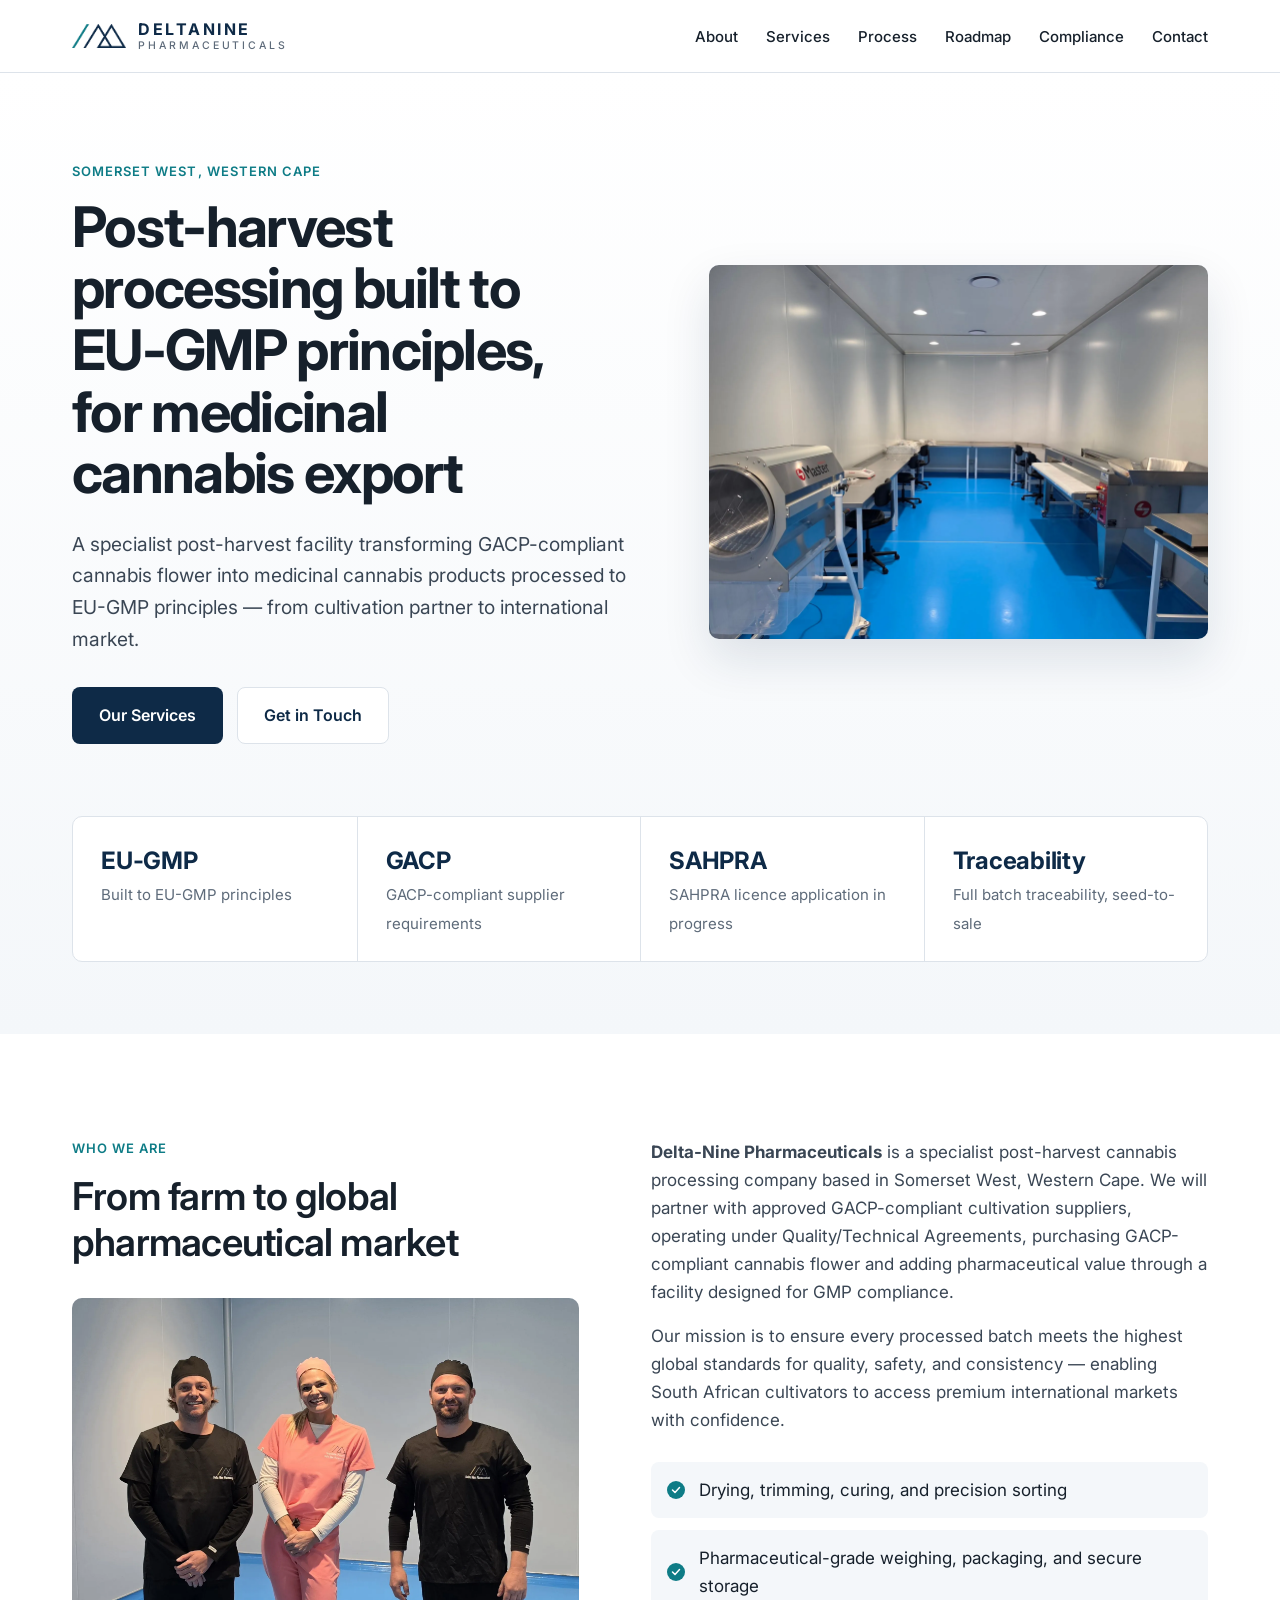
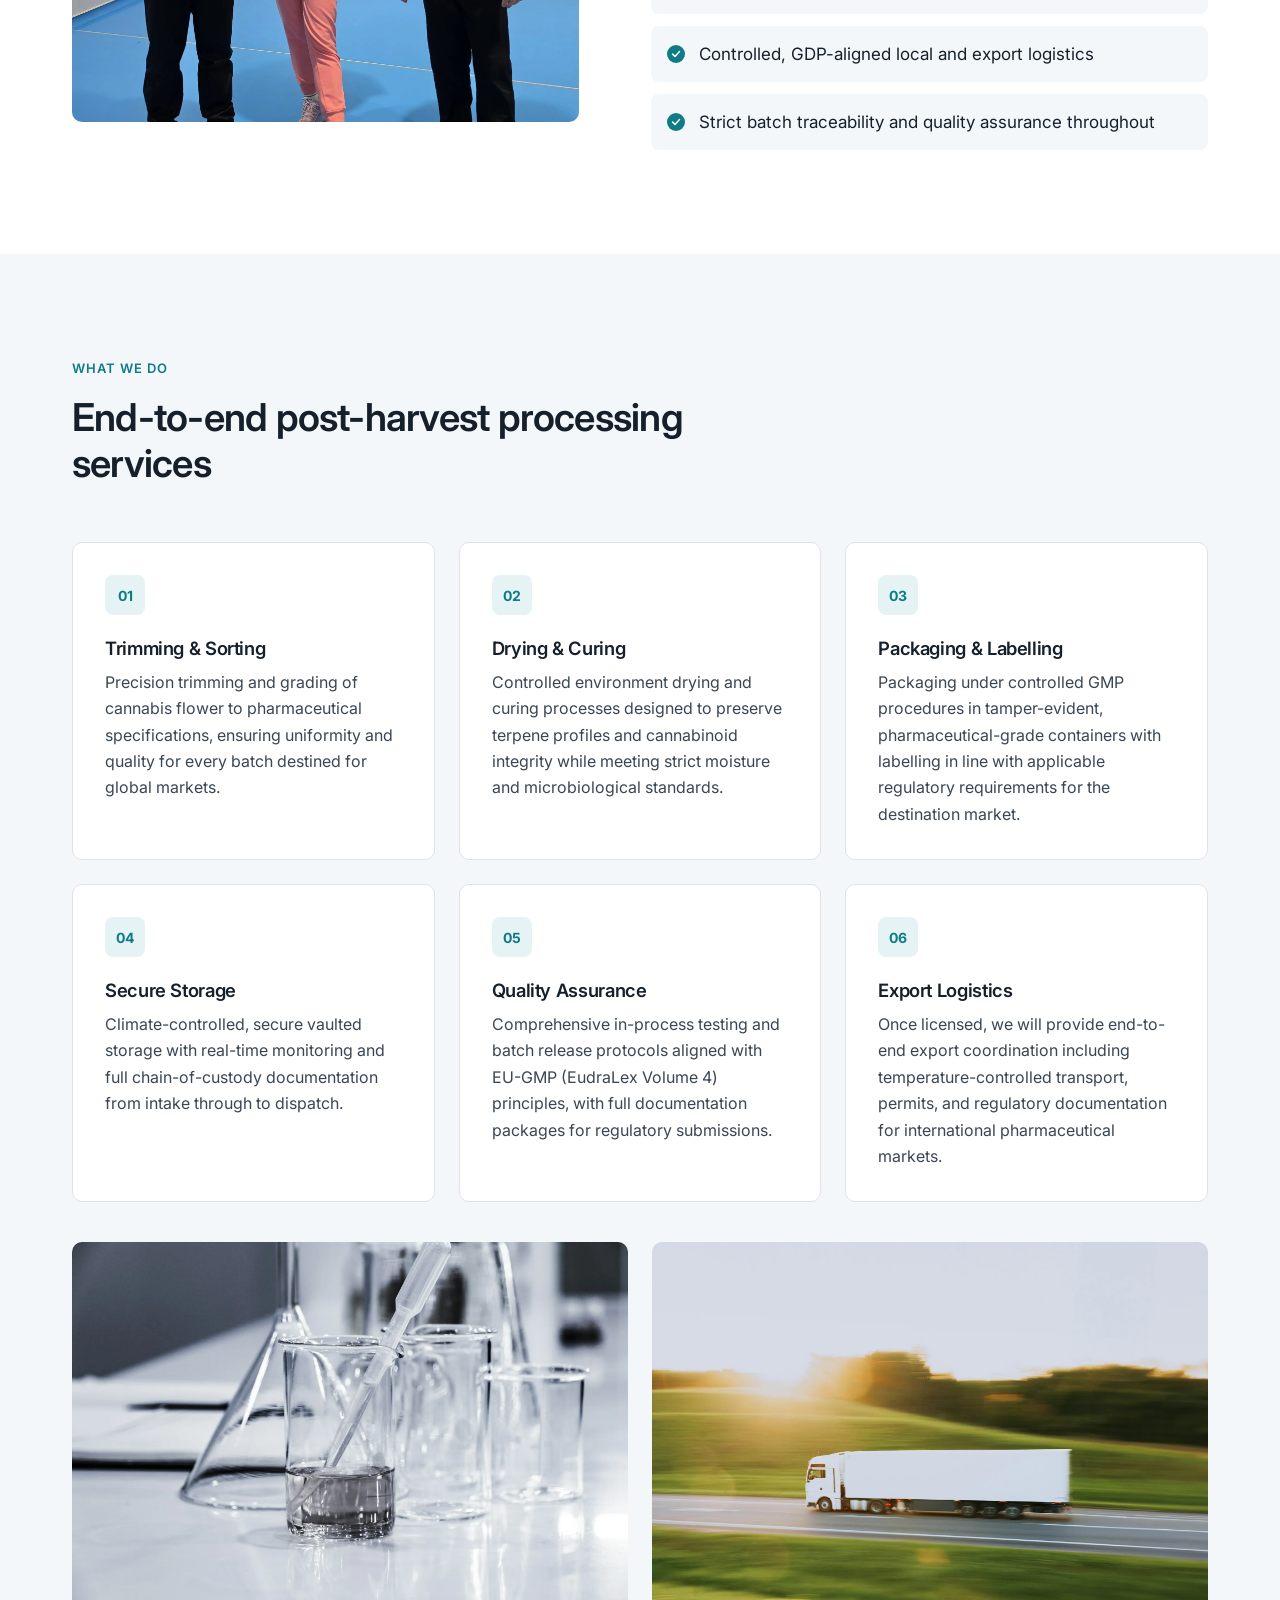
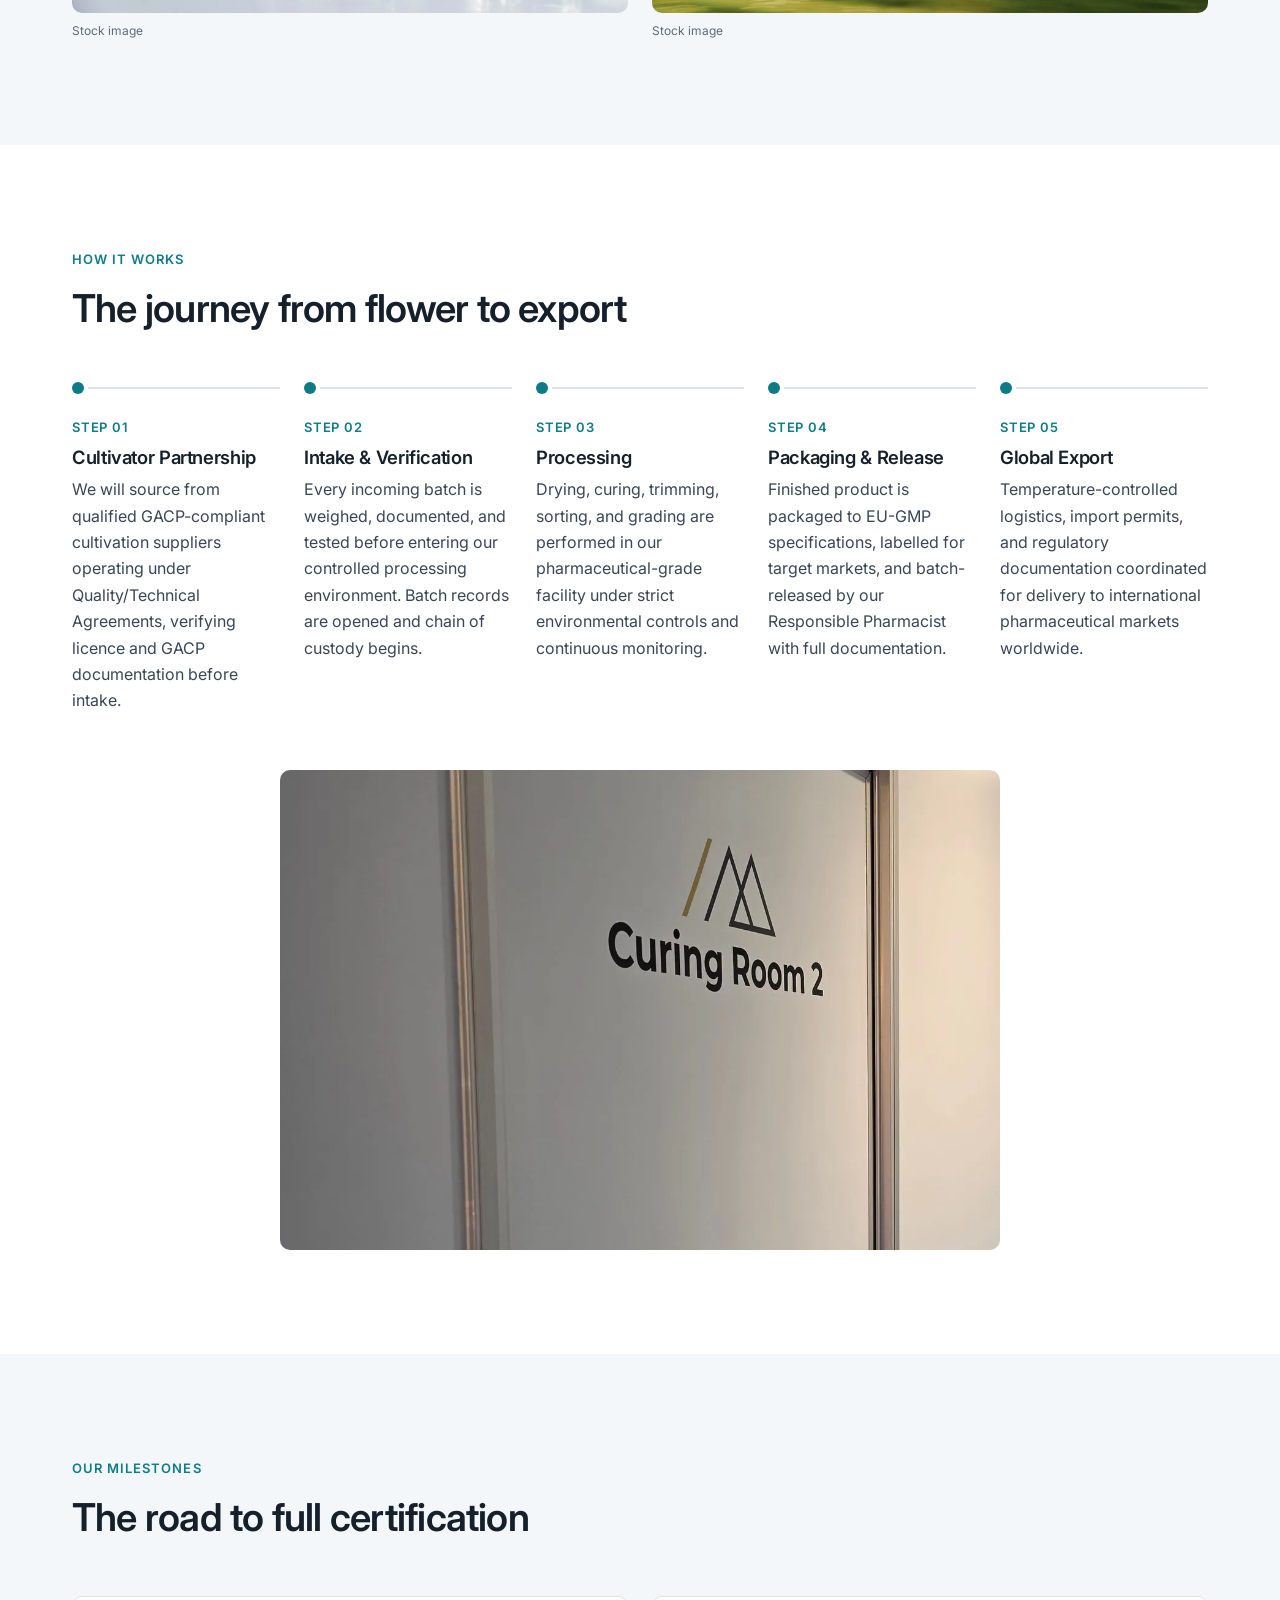
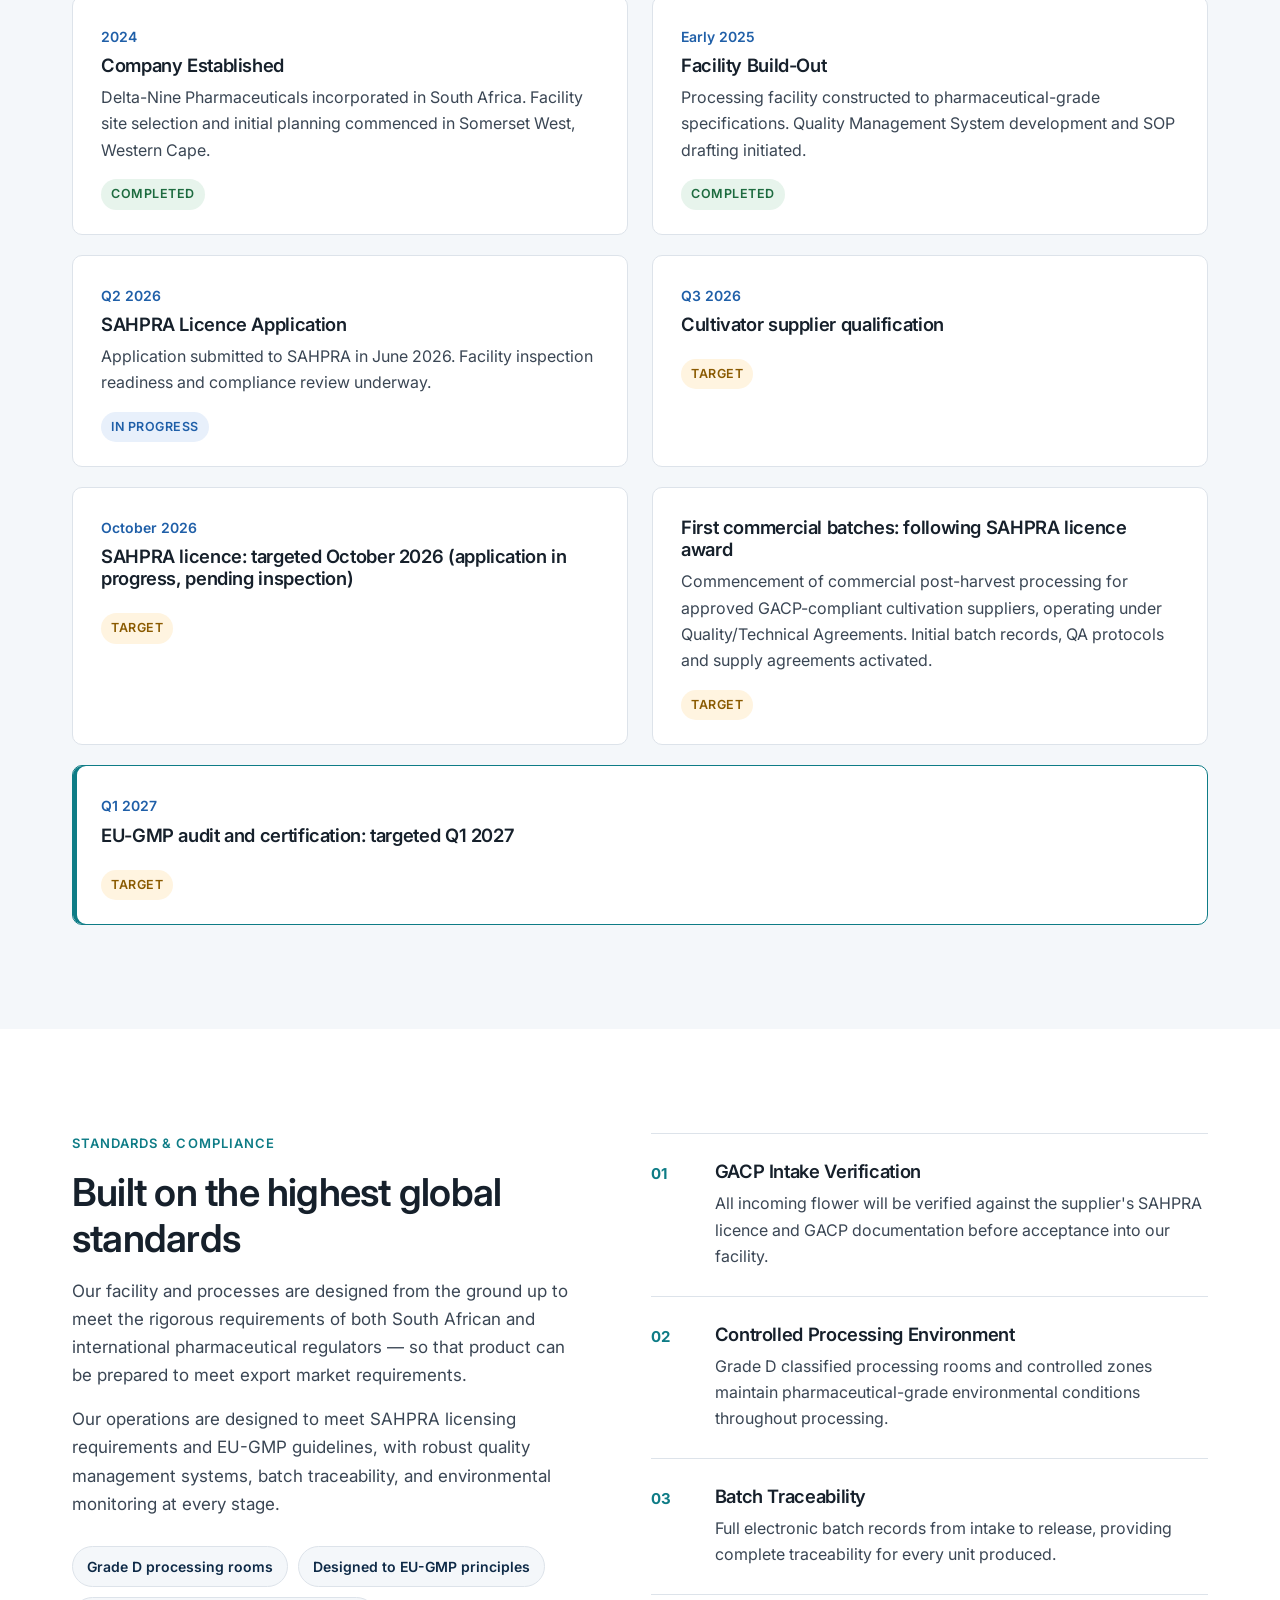
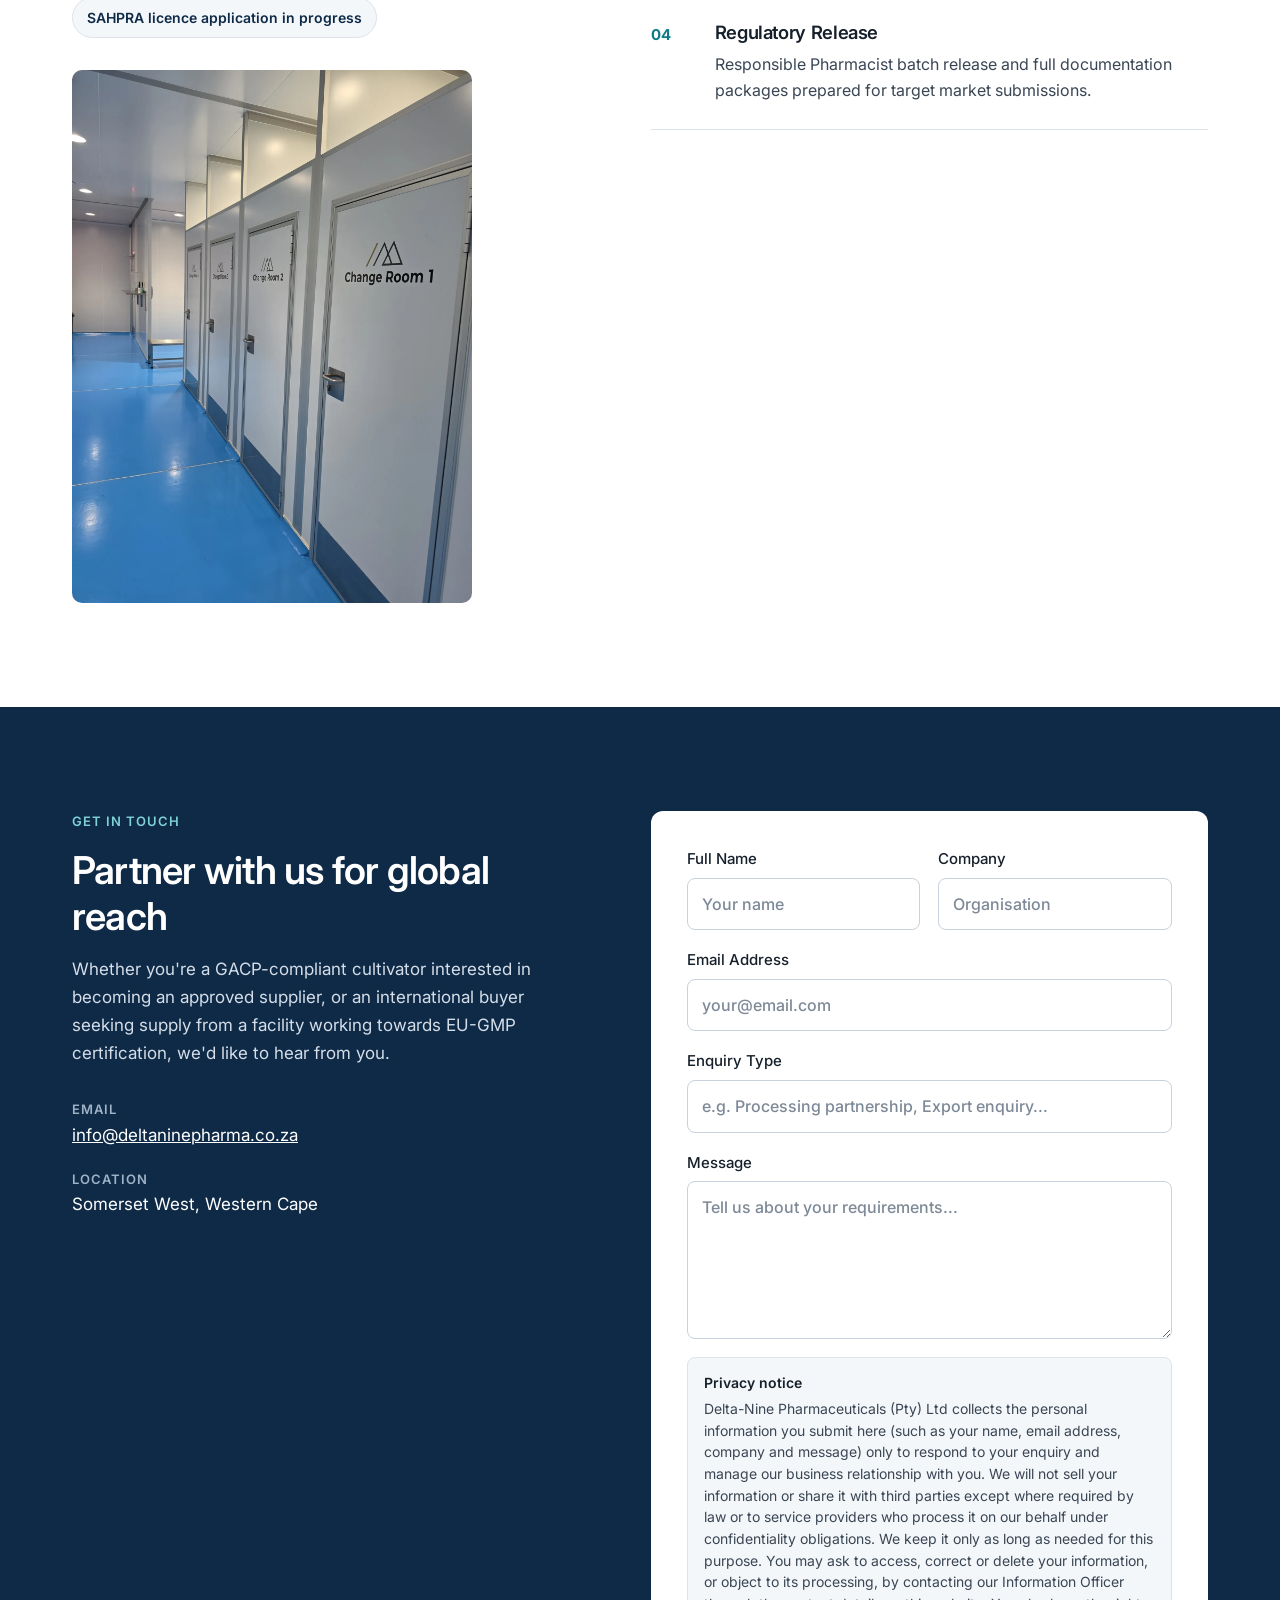
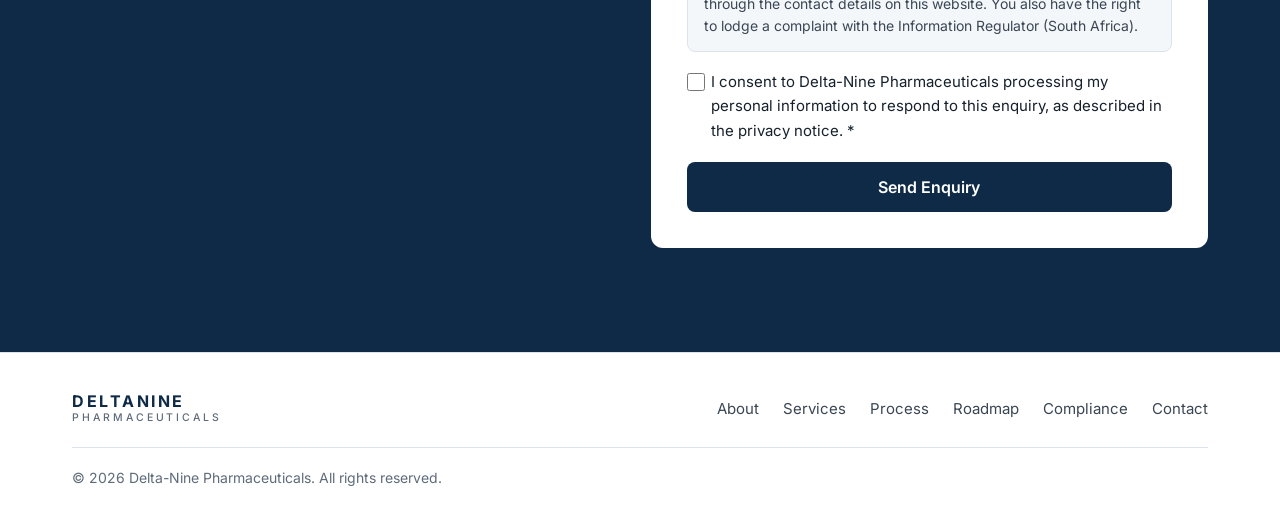
==== commit 94891093: "Website redesign: clean clinical look, compliance-reviewed copy, facility photos; portal replaced wi" ====
--- a/index.html
+++ b/index.html
@@ -3,1816 +3,260 @@
 <head>
 <meta charset="UTF-8">
 <meta name="viewport" content="width=device-width, initial-scale=1.0">
-<title>Delta-Nine Pharmaceuticals — EU-GMP Cannabis Processing</title>
-<link href="https://fonts.googleapis.com/css2?family=Playfair+Display:ital,wght@0,400;0,500;0,600;1,400;1,500&family=DM+Sans:ital,opsz,wght@0,9..40,300;0,9..40,400;0,9..40,500;0,9..40,600;1,9..40,300&family=Raleway:wght@300;400;500;700;800&display=swap" rel="stylesheet">
-<style>
-*, *::before, *::after { box-sizing: border-box; margin: 0; padding: 0; }
-
-:root {
-  --gold: #B8922E;
-  --gold-light: #D4B06A;
-  --gold-dark: #7A5C0A;
-  --ink: #1A1A1A;
-  --ink-soft: #F6F4F0;
-  --ink-mid: #ECEAE4;
-  --cream: #FAFAF8;
-  --cream-dark: #F0EDE6;
-  --text-main: #1A1A1A;
-  --text-muted: #5A5750;
-  --border: rgba(184,146,46,0.2);
-  --border-strong: rgba(184,146,46,0.4);
-}
-
-/* PAGE SWITCHING */
-.page {
-  display: none;
-  min-height: 100vh;
-}
-.page.active {
-  display: block;
-}
-
-/* NAV active state */
-.nav-links a.nav-active {
-  color: var(--gold) !important;
-}
-.nav-links a.nav-active::after {
-  transform: scaleX(1) !important;
-}
-
-/* Page transition */
-.page {
-  animation: none;
-}
-.page.entering {
-  animation: pageIn 0.35s cubic-bezier(0.22,1,0.36,1) forwards;
-}
-@keyframes pageIn {
-  from { opacity: 0; transform: translateY(16px); }
-  to   { opacity: 1; transform: none; }
-}
-
-/* Footer always visible */
-footer { display: flex !important; }
-
-
-body {
-  font-family: 'DM Sans', sans-serif;
-  background: var(--cream);
-  color: var(--text-main);
-  font-weight: 300;
-  line-height: 1.7;
-  font-size: 16px;
-  overflow-x: hidden;
-}
-
-/* SCROLL ANIMATIONS */
-.reveal {
-  opacity: 0;
-  transform: translateY(36px);
-  transition: opacity 0.8s cubic-bezier(0.22,1,0.36,1), transform 0.8s cubic-bezier(0.22,1,0.36,1);
-}
-.reveal.visible { opacity: 1; transform: none; }
-.reveal-left {
-  opacity: 0; transform: translateX(-40px);
-  transition: opacity 0.9s cubic-bezier(0.22,1,0.36,1), transform 0.9s cubic-bezier(0.22,1,0.36,1);
-}
-.reveal-left.visible { opacity: 1; transform: none; }
-.reveal-right {
-  opacity: 0; transform: translateX(40px);
-  transition: opacity 0.9s cubic-bezier(0.22,1,0.36,1), transform 0.9s cubic-bezier(0.22,1,0.36,1);
-}
-.reveal-right.visible { opacity: 1; transform: none; }
-.delay-1 { transition-delay: 0.1s; }
-.delay-2 { transition-delay: 0.2s; }
-.delay-3 { transition-delay: 0.3s; }
-.delay-4 { transition-delay: 0.4s; }
-.delay-5 { transition-delay: 0.5s; }
-
-/* NAV */
-nav {
-  position: fixed; top: 0; left: 0; right: 0; z-index: 200;
-  display: flex; align-items: center; justify-content: space-between;
-  padding: 1.1rem 4rem;
-  background: rgba(13,13,13,0);
-  transition: background 0.4s, border-color 0.4s, backdrop-filter 0.4s;
-  border-bottom: 0.5px solid transparent;
-}
-nav.scrolled {
-  background: rgba(13,13,13,0.95);
-  backdrop-filter: blur(16px);
-  border-bottom-color: var(--border);
-}
-.nav-logo { display: flex; align-items: center; gap: 0.75rem; }
-.nav-brand-block {
-  display: flex; flex-direction: column; gap: 2px;
-}
-.nav-brand-name {
-  font-family: 'Raleway', sans-serif;
-  font-size: 15px; font-weight: 800;
-  letter-spacing: 0.18em; color: #F0EDE6;
-  line-height: 1;
-}
-.nav-brand-sub {
-  font-family: 'Raleway', sans-serif;
-  font-size: 7px; font-weight: 400;
-  letter-spacing: 0.38em; text-transform: uppercase;
-  color: #B8922E; line-height: 1;
-}
-.nav-links { display: flex; gap: 2.5rem; list-style: none; }
-.nav-links a {
-  font-size: 11px; font-weight: 500;
-  letter-spacing: 0.18em; text-transform: uppercase;
-  color: rgba(247,244,238,0.55); text-decoration: none;
-  transition: color 0.2s; position: relative;
-}
-.nav-links a::after {
-  content: ''; position: absolute; bottom: -3px; left: 0; right: 0;
-  height: 1px; background: var(--gold);
-  transform: scaleX(0); transition: transform 0.25s;
-}
-.nav-links a:hover { color: var(--gold); }
-.nav-links a:hover::after { transform: scaleX(1); }
-
-/* HERO LOGO */
-.hero-logo-lockup {
-  display: flex; align-items: center; gap: 1.25rem;
-  margin-bottom: 2.5rem;
-  opacity: 0; transform: translateY(20px);
-  animation: heroIn 1s cubic-bezier(0.22,1,0.36,1) 0.1s forwards;
-}
-.hero-logo-img { height: 44px; width: auto; display: block; }
-.hero-logo-text { display: flex; flex-direction: column; gap: 4px; }
-.hero-logo-name {
-  font-family: 'Raleway', sans-serif;
-  font-size: 22px; font-weight: 800;
-  letter-spacing: 0.2em; color: #F0EDE6;
-  line-height: 1;
-}
-.hero-logo-pharma {
-  font-family: 'Raleway', sans-serif;
-  font-size: 9px; font-weight: 400;
-  letter-spacing: 0.48em; color: #B8922E;
-  line-height: 1;
-}
-
-/* HERO */
-.hero {
-  min-height: 100vh;
-  display: flex; align-items: stretch;
-  padding: 0;
-  position: relative; overflow: hidden;
-  background: #141414;
-}
-.hero-inner {
-  display: grid;
-  grid-template-columns: 45fr 55fr;
-  align-items: center;
-  width: 100%; gap: 0;
-  position: relative; z-index: 2;
-  min-height: 100vh;
-}
-.hero-content {
-  position: relative;
-  display: flex; flex-direction: column; justify-content: center;
-  padding: 8rem 3rem 5rem 5rem;
-}
-
-/* HERO MAP */
-.hero-mark {
-  display: flex; align-items: center; justify-content: center;
-  position: relative;
-  opacity: 0;
-  padding: 0 3rem 0 0;
-  animation: heroMarkIn 1.4s cubic-bezier(0.22,1,0.36,1) 0.8s forwards;
-}
-@keyframes heroMarkIn { to { opacity: 1; } }
-.hero-map-wrap {
-  width: 100%;
-  border-left: 0.5px solid rgba(184,146,46,0.15);
-  background: transparent;
-  overflow: hidden;
-  display: flex; flex-direction: column;
-}
-.map-header {
-  padding: 1rem 1.5rem;
-  border-bottom: 0.5px solid rgba(184,146,46,0.1);
-  display: flex; align-items: center; justify-content: space-between;
-  flex-shrink: 0;
-}
-.map-title {
-  font-family: 'Raleway', sans-serif;
-  font-size: 9px; font-weight: 700;
-  letter-spacing: 0.22em; color: #B8922E;
-}
-.map-subtitle {
-  font-family: 'Raleway', sans-serif;
-  font-size: 9px; font-weight: 400;
-  letter-spacing: 0.1em; color: rgba(240,237,230,0.25);
-}
-#worldMap {
-  display: block;
-  width: 100%;
-  height: auto;
-}
-.map-legend {
-  padding: 0.75rem 1.5rem;
-  border-top: 0.5px solid rgba(184,146,46,0.08);
-  display: flex; gap: 1.5rem;
-  flex-shrink: 0;
-}
-.map-legend-item {
-  display: flex; align-items: center; gap: 0.5rem;
-  font-size: 9px; color: rgba(240,237,230,0.28);
-  font-family: 'Raleway', sans-serif; letter-spacing: 0.08em;
-}
-.legend-dot {
-  width: 6px; height: 6px; border-radius: 50%; flex-shrink: 0;
-}
-.legend-origin { background: #B8922E; }
-.legend-dest { background: rgba(184,146,46,0.45); border: 1px solid #B8922E; }
-#hero-canvas {
-  position: absolute; inset: 0;
-  opacity: 0.5; pointer-events: none; z-index: 0;
-}
-.hero-glow {
-  position: absolute;
-  width: 700px; height: 700px; border-radius: 50%;
-  background: radial-gradient(circle, rgba(184,146,46,0.09) 0%, transparent 65%);
-  top: 50%; left: 60%; transform: translate(-50%, -50%);
-  animation: glowPulse 6s ease-in-out infinite alternate;
-}
-@keyframes glowPulse {
-  from { transform: translate(-50%,-50%) scale(1); opacity: 0.6; }
-  to   { transform: translate(-50%,-50%) scale(1.15); opacity: 1; }
-}
-.hero-eyebrow {
-  display: flex; align-items: center; gap: 1rem; margin-bottom: 2rem;
-  opacity: 0; transform: translateY(20px);
-  animation: heroIn 1s cubic-bezier(0.22,1,0.36,1) 0.2s forwards;
-}
-.hero-eyebrow-line { width: 36px; height: 1px; background: var(--gold); }
-.hero-eyebrow span {
-  font-size: 11px; font-weight: 500;
-  letter-spacing: 0.28em; text-transform: uppercase; color: var(--gold);
-}
-.hero h1 {
-  font-family: 'Playfair Display', serif;
-  font-size: clamp(32px, 4vw, 52px);
-  font-weight: 400; line-height: 1.2;
-  color: #F0EDE6; margin-bottom: 1.5rem;
-  opacity: 0; transform: translateY(25px);
-  animation: heroIn 1s cubic-bezier(0.22,1,0.36,1) 0.4s forwards;
-  letter-spacing: 0.01em;
-}
-.hero h1 em { font-style: italic; color: var(--gold-light); }
-.hero-sub {
-  font-size: 15px; font-weight: 400;
-  color: rgba(240,237,230,0.6);
-  max-width: 480px; line-height: 1.75; margin-bottom: 2.5rem;
-  opacity: 0; transform: translateY(20px);
-  animation: heroIn 1s cubic-bezier(0.22,1,0.36,1) 0.6s forwards;
-}
-.hero-cta {
-  display: flex; gap: 1.25rem; flex-wrap: wrap;
-  opacity: 0; transform: translateY(20px);
-  animation: heroIn 1s cubic-bezier(0.22,1,0.36,1) 0.8s forwards;
-}
-@keyframes heroIn { to { opacity: 1; transform: none; } }
-.hero-scroll-hint {
-  position: absolute; bottom: 2.5rem; left: 50%;
-  transform: translateX(-50%);
-  display: flex; flex-direction: column; align-items: center; gap: 0.5rem;
-  opacity: 0; animation: heroIn 1s 1.4s forwards;
-}
-.hero-scroll-hint span {
-  font-size: 10px; letter-spacing: 0.25em;
-  text-transform: uppercase; color: rgba(250,250,248,0.45);
-}
-.scroll-line {
-  width: 1px; height: 40px;
-  background: linear-gradient(to bottom, rgba(201,168,76,0.6), transparent);
-  animation: scrollLine 2s ease-in-out infinite;
-}
-@keyframes scrollLine {
-  0%,100% { transform: scaleY(0); transform-origin: top; }
-  50% { transform: scaleY(1); transform-origin: top; }
-}
-
-.btn-primary {
-  display: inline-block; padding: 0.9rem 2.25rem;
-  background: var(--gold); color: var(--ink);
-  font-family: 'DM Sans', sans-serif; font-size: 11px;
-  font-weight: 600; letter-spacing: 0.18em;
-  text-transform: uppercase; text-decoration: none;
-  transition: background 0.2s, transform 0.2s, box-shadow 0.2s;
-  position: relative; overflow: hidden;
-}
-.btn-primary::before {
-  content: ''; position: absolute; inset: 0;
-  background: rgba(255,255,255,0.15);
-  transform: translateX(-100%); transition: transform 0.3s;
-}
-.btn-primary:hover::before { transform: translateX(0); }
-.btn-primary:hover { transform: translateY(-2px); box-shadow: 0 8px 24px rgba(201,168,76,0.25); }
-.btn-ghost {
-  display: inline-block; padding: 0.9rem 2.25rem;
-  border: 1px solid var(--border-strong); color: var(--cream);
-  font-family: 'DM Sans', sans-serif; font-size: 11px;
-  font-weight: 500; letter-spacing: 0.18em;
-  text-transform: uppercase; text-decoration: none;
-  transition: border-color 0.2s, color 0.2s, transform 0.2s;
-}
-.btn-ghost:hover { border-color: var(--gold); color: var(--gold); transform: translateY(-2px); }
-
-/* STATS */
-.stats-bar {
-  background: var(--ink);
-  border-top: 0.5px solid rgba(255,255,255,0.08); border-bottom: 0.5px solid rgba(255,255,255,0.08);
-  padding: 2rem 4rem;
-  display: grid; grid-template-columns: repeat(auto-fit, minmax(160px, 1fr)); gap: 2rem;
-}
-.stat-item {
-  display: flex; flex-direction: column;
-  padding-left: 1.25rem; border-left: 2px solid var(--gold);
-}
-.stat-number {
-  font-family: 'Playfair Display', serif;
-  font-size: 34px; font-weight: 300;
-  color: var(--gold-light); line-height: 1; margin-bottom: 0.3rem;
-}
-.stat-label {
-  font-size: 10px; font-weight: 500;
-  letter-spacing: 0.18em; text-transform: uppercase;
-  color: rgba(250,250,248,0.5);
-}
-
-/* SECTION COMMONS */
-section { padding: 7rem 4rem; }
-.section-header { margin-bottom: 4.5rem; }
-.section-tag {
-  display: inline-block; font-size: 10px; font-weight: 500;
-  letter-spacing: 0.28em; text-transform: uppercase;
-  color: var(--gold); margin-bottom: 1rem;
-}
-.section-title {
-  font-family: 'Playfair Display', serif;
-  font-size: clamp(34px, 4vw, 52px);
-  font-weight: 400; line-height: 1.15; color: var(--cream);
-}
-.section-title em { font-style: italic; color: var(--gold-light); }
-.section-rule { width: 50px; height: 1px; background: var(--border-strong); margin-top: 1.25rem; }
-
-/* ABOUT CREDENTIAL CARD */
-.about-visual { position: relative; }
-.about-card {
-  border: 0.5px solid var(--border);
-  background: white;
-  box-shadow: 0 4px 40px rgba(0,0,0,0.06);
-  overflow: hidden;
-}
-.ac-location {
-  display: flex; align-items: center; gap: 0.6rem;
-  padding: 0.9rem 1.5rem;
-  background: var(--ink);
-  border-bottom: 0.5px solid rgba(184,146,46,0.15);
-}
-.ac-location span {
-  font-family: 'Raleway', sans-serif;
-  font-size: 10px; font-weight: 500;
-  letter-spacing: 0.18em; text-transform: uppercase;
-  color: rgba(240,237,230,0.55);
-}
-.ac-grid {
-  display: grid; grid-template-columns: 1fr 1fr;
-  gap: 0;
-}
-.ac-cell {
-  display: flex; align-items: flex-start; gap: 0.9rem;
-  padding: 1.5rem;
-  border-right: 0.5px solid var(--border);
-  border-bottom: 0.5px solid var(--border);
-  transition: background 0.2s;
-}
-.ac-cell:nth-child(even) { border-right: none; }
-.ac-cell:nth-child(3),
-.ac-cell:nth-child(4) { border-bottom: none; }
-.ac-cell:hover { background: rgba(184,146,46,0.03); }
-.ac-cell-icon {
-  flex-shrink: 0; margin-top: 2px;
-  opacity: 0.9;
-}
-.ac-cell-text {
-  display: flex; flex-direction: column; gap: 3px;
-}
-.ac-cell-text strong {
-  font-family: 'Raleway', sans-serif;
-  font-size: 13px; font-weight: 700;
-  letter-spacing: 0.06em; color: var(--text-main);
-}
-.ac-cell-text span {
-  font-size: 12px; font-weight: 400;
-  color: var(--text-muted); line-height: 1.4;
-}
-.ac-flow {
-  display: flex; align-items: center;
-  padding: 1.25rem 1.5rem;
-  background: var(--ink-soft);
-  border-top: 0.5px solid var(--border);
-  gap: 0;
-}
-.ac-flow-step {
-  display: flex; flex-direction: column;
-  align-items: center; gap: 0.4rem;
-  flex-shrink: 0;
-}
-.ac-flow-step span {
-  font-size: 9px; font-weight: 500;
-  letter-spacing: 0.12em; text-transform: uppercase;
-  color: var(--text-muted);
-  white-space: nowrap;
-}
-.ac-flow-dot {
-  width: 8px; height: 8px; border-radius: 50%;
-  border: 1.5px solid var(--border-strong);
-  background: white;
-}
-.ac-flow-dot--active {
-  background: #B8922E;
-  border-color: #B8922E;
-  box-shadow: 0 0 0 3px rgba(184,146,46,0.15);
-}
-.ac-flow-line {
-  flex: 1; height: 1px;
-  background: var(--border); margin-bottom: 18px;
-}
-
-/* Remove old avp styles */
-.about-img-frame { display: none; }
-.about-visual-panel, .avp-bg, .avp-content, .avp-metric,
-.avp-num, .avp-label, .avp-divider, .avp-logo-watermark { display: none; }
-
-
-/* PROCESS VISUAL PANELS */
-.process-visual-main, .process-visual-secondary {
-  border: 0.5px solid var(--border); border-radius: 2px; overflow: hidden;
-}
-.process-visual-main { margin-bottom: 1rem; }
-.pv-inner {
-  padding: 1.75rem;
-  position: relative;
-}
-.pv-lab {
-  background: linear-gradient(135deg, #1a1a1a 0%, #1e1e1e 100%);
-  min-height: 260px;
-}
-.pv-qa {
-  background: linear-gradient(135deg, #1a1a1a 0%, #1c1c1c 100%);
-}
-.pv-icon {
-  width: 48px; height: 48px; margin-bottom: 1.25rem;
-}
-.pv-icon svg { width: 48px; height: 48px; }
-.pv-tag {
-  font-family: 'Raleway', sans-serif;
-  font-size: 9px; font-weight: 600; letter-spacing: 0.25em;
-  text-transform: uppercase; color: #B8922E;
-  margin-bottom: 1.25rem;
-  border-left: 2px solid #B8922E; padding-left: 0.6rem;
-}
-.pv-stat-row {
-  display: flex; gap: 1.5rem; margin-bottom: 1.5rem;
-}
-.pv-stat { display: flex; flex-direction: column; gap: 2px; }
-.pv-num {
-  font-family: 'Playfair Display', serif;
-  font-size: 18px; font-weight: 500; color: #F0EDE6; line-height: 1;
-}
-.pv-unit {
-  font-size: 10px; font-weight: 400; letter-spacing: 0.1em;
-  color: rgba(240,237,230,0.4);
-}
-.pv-bars { display: flex; flex-direction: column; gap: 0.6rem; }
-.pv-bar-row {
-  display: flex; align-items: center; gap: 0.75rem;
-}
-.pv-bar-row span {
-  font-size: 11px; color: rgba(240,237,230,0.4);
-  width: 120px; flex-shrink: 0;
-}
-.pv-bar {
-  flex: 1; height: 3px; background: rgba(255,255,255,0.06); border-radius: 2px;
-}
-.pv-fill {
-  height: 100%; background: linear-gradient(to right, #B8922E, #D4B06A);
-  border-radius: 2px;
-}
-.pv-checklist { display: flex; flex-direction: column; gap: 0.65rem; }
-.pv-check {
-  display: flex; align-items: center; gap: 0.75rem;
-}
-.pv-check-dot {
-  width: 6px; height: 6px; border-radius: 50%;
-  background: #B8922E; flex-shrink: 0;
-}
-.pv-check span { font-size: 13px; color: rgba(240,237,230,0.6); }
-
-/* VISUAL BANNER PANELS */
-.visual-banner { background: var(--ink); overflow: hidden; }
-.visual-banner-grid {
-  display: grid; grid-template-columns: 1fr 1.4fr 1fr;
-  height: 280px; gap: 2px;
-}
-.vb-panel {
-  position: relative; overflow: hidden;
-  display: flex; align-items: center; justify-content: center;
-  transition: background 0.4s;
-}
-.vb-panel-1 .vb-panel-bg { background: linear-gradient(135deg, #161210 0%, #1e1a12 100%); position: absolute; inset: 0; }
-.vb-panel-2 .vb-panel-bg { background: linear-gradient(135deg, #101416 0%, #121a1e 100%); position: absolute; inset: 0; }
-.vb-panel-3 .vb-panel-bg { background: linear-gradient(135deg, #141216 0%, #1a1220 100%); position: absolute; inset: 0; }
-.vb-panel:hover .vb-panel-bg { filter: brightness(1.2); }
-.vb-panel-content {
-  position: relative; z-index: 2;
-  display: flex; flex-direction: column;
-  align-items: center; text-align: center; gap: 1rem;
-  padding: 2rem;
-}
-.vb-svg { width: 64px; height: 64px; opacity: 0.9; }
-.vb-panel-label {
-  font-family: 'Raleway', sans-serif;
-  font-size: 10px; font-weight: 600; letter-spacing: 0.22em;
-  text-transform: uppercase; color: rgba(240,237,230,0.85);
-}
-.vb-panel-sub {
-  font-size: 12px; color: rgba(240,237,230,0.35); letter-spacing: 0.04em;
-}
-/* Remove old vb-img styles that no longer apply */
-.vb-img { display: none; }
-
-.about .section-title { color: var(--text-main); }
-.about .section-tag { color: var(--gold-dark); }
-.about .section-rule { background: var(--border-strong); }
-.about-grid { display: grid; grid-template-columns: 1fr 1fr; gap: 5rem; align-items: center; }
-.about-text p { font-size: 16px; color: var(--text-muted); line-height: 1.9; margin-bottom: 1.5rem; }
-.about-text p strong { color: var(--text-main); font-weight: 600; }
-.about-features { display: flex; flex-direction: column; gap: 0.75rem; margin-top: 2rem; }
-.feature-row {
-  display: flex; align-items: flex-start; gap: 1rem;
-  padding: 0.9rem 1.25rem; border: 0.5px solid var(--border);
-  background: white;
-  transition: border-color 0.25s, box-shadow 0.25s;
-}
-.feature-row:hover { border-color: var(--border-strong); box-shadow: 0 2px 12px rgba(184,146,46,0.08); }
-.feature-dot { width: 5px; height: 5px; background: var(--gold); border-radius: 50%; margin-top: 8px; flex-shrink: 0; }
-.feature-row span { font-size: 14px; color: var(--text-muted); }
-.about-visual { position: relative; }
-.about-img-frame { position: relative; aspect-ratio: 4/5; overflow: hidden; }
-.about-img-frame img {
-  width: 100%; height: 100%; object-fit: cover; display: block;
-  filter: saturate(0.75) brightness(0.8);
-  transition: transform 0.6s cubic-bezier(0.22,1,0.36,1), filter 0.4s;
-}
-.about-img-frame:hover img { transform: scale(1.03); filter: saturate(0.9) brightness(0.9); }
-.about-img-overlay {
-  position: absolute; inset: 0;
-  background: linear-gradient(to top, rgba(13,13,13,0.7) 0%, transparent 55%);
-}
-.about-img-caption {
-  position: absolute; bottom: 1.5rem; left: 1.5rem;
-  font-size: 10px; font-weight: 500; letter-spacing: 0.22em; text-transform: uppercase;
-  color: var(--gold); border-left: 2px solid var(--gold); padding-left: 0.75rem;
-}
-.corner-accent { position: absolute; width: 36px; height: 36px; border-color: var(--gold); border-style: solid; opacity: 0.4; }
-.corner-accent.tl { top: -10px; left: -10px; border-width: 1px 0 0 1px; }
-.corner-accent.br { bottom: -10px; right: -10px; border-width: 0 1px 1px 0; }
-
-/* SERVICES */
-.services { background: var(--cream); }
-.services .section-title { color: var(--text-main); }
-.services .section-tag { color: var(--gold-dark); }
-.services .section-rule { background: var(--border-strong); }
-.services-grid { display: grid; grid-template-columns: repeat(auto-fit, minmax(280px, 1fr)); gap: 1.5rem; }
-.service-card {
-  background: white; padding: 2.25rem 2rem;
-  position: relative; overflow: hidden;
-  border: 0.5px solid var(--border);
-  transition: box-shadow 0.35s, border-color 0.35s, transform 0.25s;
-}
-.service-card::before {
-  content: ''; position: absolute; bottom: 0; left: 0; right: 0; height: 3px;
-  background: var(--gold); transform: scaleX(0); transform-origin: left;
-  transition: transform 0.35s cubic-bezier(0.22,1,0.36,1);
-}
-.service-card:hover { box-shadow: 0 8px 32px rgba(0,0,0,0.08); border-color: var(--border-strong); transform: translateY(-3px); }
-.service-card:hover::before { transform: scaleX(1); }
-.service-num {
-  font-family: 'Playfair Display', serif;
-  font-size: 72px; font-weight: 400;
-  color: rgba(184,146,46,0.08); line-height: 1;
-  position: absolute; top: 0.75rem; right: 1.25rem;
-  transition: color 0.35s;
-}
-.service-card:hover .service-num { color: rgba(184,146,46,0.14); }
-.service-icon {
-  width: 42px; height: 42px; border: 1px solid var(--border-strong);
-  display: flex; align-items: center; justify-content: center;
-  margin-bottom: 1.5rem; transition: border-color 0.25s, background 0.25s;
-}
-.service-card:hover .service-icon { border-color: var(--gold); background: rgba(184,146,46,0.06); }
-.service-icon svg { width: 18px; height: 18px; stroke: var(--gold); fill: none; stroke-width: 1.5; }
-.service-card h3 {
-  font-family: 'Playfair Display', serif;
-  font-size: 20px; font-weight: 500; color: var(--text-main); margin-bottom: 0.75rem;
-}
-.service-card p { font-size: 13.5px; color: var(--text-muted); line-height: 1.8; }
-
-/* PROCESS LAYOUT */
-.process-inner {
-  display: grid;
-  grid-template-columns: 1fr 420px;
-  gap: 5rem;
-  align-items: start;
-}
-.process-right { position: sticky; top: 6rem; }
-.process-img-stack { display: flex; flex-direction: column; gap: 1rem; }
-.process-img-main {
-  position: relative; overflow: hidden;
-  aspect-ratio: 4/3; border-radius: 2px;
-}
-.process-img-secondary {
-  position: relative; overflow: hidden;
-  aspect-ratio: 16/7; border-radius: 2px;
-}
-.process-img-main img,
-.process-img-secondary img {
-  width: 100%; height: 100%; object-fit: cover;
-  display: block; filter: saturate(0.85) brightness(0.88);
-  transition: transform 0.6s cubic-bezier(0.22,1,0.36,1), filter 0.4s;
-}
-.process-img-main:hover img,
-.process-img-secondary:hover img {
-  transform: scale(1.04);
-  filter: saturate(0.95) brightness(0.95);
-}
-.process-img-overlay {
-  position: absolute; inset: 0;
-  background: linear-gradient(to top, rgba(20,20,20,0.65) 0%, transparent 50%);
-}
-.process-img-label {
-  position: absolute; bottom: 1rem; left: 1rem;
-  font-size: 10px; font-weight: 600;
-  letter-spacing: 0.22em; text-transform: uppercase;
-  color: rgba(240,237,230,0.9);
-  border-left: 2px solid var(--gold); padding-left: 0.6rem;
-}
-
-/* ROADMAP */
-.roadmap { background: var(--ink); }
-.roadmap .section-title { color: var(--cream); }
-.roadmap .section-tag { color: var(--gold); }
-.roadmap .section-rule { background: var(--border-strong); }
-
-.roadmap-track {
-  position: relative;
-  max-width: 860px;
-}
-.rm-spine {
-  position: absolute;
-  left: 19px; top: 0; bottom: 0;
-  width: 1px;
-  background: linear-gradient(to bottom, transparent, rgba(184,146,46,0.3) 5%, rgba(184,146,46,0.3) 95%, transparent);
-}
-.rm-item {
-  display: flex; gap: 2rem;
-  padding: 2rem 0;
-  border-bottom: 0.5px solid rgba(184,146,46,0.1);
-  position: relative;
-}
-.rm-item:last-child { border-bottom: none; }
-
-.rm-node {
-  flex-shrink: 0;
-  width: 38px; height: 38px;
-  border-radius: 50%;
-  display: flex; align-items: center; justify-content: center;
-  position: relative; z-index: 2;
-  transition: transform 0.3s;
-}
-.rm-item:hover .rm-node { transform: scale(1.1); }
-.rm-node svg { width: 16px; height: 16px; }
-
-.rm-node--done {
-  background: rgba(184,146,46,0.15);
-  border: 1px solid rgba(184,146,46,0.4);
-  color: #B8922E;
-}
-.rm-node--active {
-  background: rgba(184,146,46,0.2);
-  border: 2px solid #B8922E;
-  color: #B8922E;
-  box-shadow: 0 0 0 4px rgba(184,146,46,0.1);
-  animation: activePulse 2.5s ease-in-out infinite;
-}
-@keyframes activePulse {
-  0%,100% { box-shadow: 0 0 0 4px rgba(184,146,46,0.1); }
-  50% { box-shadow: 0 0 0 8px rgba(184,146,46,0.05); }
-}
-.rm-node--upcoming {
-  background: rgba(240,237,230,0.04);
-  border: 1px solid rgba(240,237,230,0.12);
-}
-.rm-node--milestone {
-  background: rgba(184,146,46,0.25);
-  border: 2px solid #B8922E;
-  color: #D4B06A;
-  width: 44px; height: 44px;
-  box-shadow: 0 0 20px rgba(184,146,46,0.2);
-}
-.rm-node--milestone svg { width: 18px; height: 18px; }
-
-.rm-content { padding-top: 0.4rem; flex: 1; }
-.rm-content--milestone {
-  padding: 1.25rem 1.5rem;
-  background: rgba(184,146,46,0.05);
-  border: 0.5px solid rgba(184,146,46,0.2);
-  margin-top: -0.4rem;
-}
-
-.rm-date {
-  font-family: 'Raleway', sans-serif;
-  font-size: 10px; font-weight: 700;
-  letter-spacing: 0.22em; text-transform: uppercase;
-  color: #B8922E; margin-bottom: 0.4rem;
-}
-.rm-content h3 {
-  font-family: 'Playfair Display', serif;
-  font-size: 20px; font-weight: 500;
-  color: var(--cream); margin-bottom: 0.5rem; line-height: 1.2;
-}
-.rm-content--milestone h3 { font-size: 22px; }
-.rm-content p {
-  font-size: 13.5px; color: rgba(240,237,230,0.5);
-  line-height: 1.75; margin-bottom: 0.75rem; max-width: 580px;
-}
-
-.rm-badge {
-  display: inline-block;
-  font-family: 'Raleway', sans-serif;
-  font-size: 9px; font-weight: 700;
-  letter-spacing: 0.18em; text-transform: uppercase;
-  padding: 0.3rem 0.75rem;
-}
-.rm-badge--done {
-  background: rgba(184,146,46,0.1);
-  color: rgba(184,146,46,0.6);
-  border: 0.5px solid rgba(184,146,46,0.2);
-}
-.rm-badge--active {
-  background: rgba(184,146,46,0.15);
-  color: #B8922E;
-  border: 0.5px solid rgba(184,146,46,0.4);
-}
-.rm-badge--milestone {
-  background: #B8922E;
-  color: var(--ink);
-}
-.rm-badge--upcoming {
-  background: rgba(240,237,230,0.05);
-  color: rgba(240,237,230,0.3);
-  border: 0.5px solid rgba(240,237,230,0.1);
-}
-
-/* VISUAL BANNER */
-.visual-banner {
-  background: var(--ink);
-  padding: 0;
-  overflow: hidden;
-}
-.visual-banner-grid {
-  display: grid;
-  grid-template-columns: 1fr 1.6fr 1fr;
-  height: 340px;
-  gap: 2px;
-}
-.vb-img {
-  position: relative; overflow: hidden;
-}
-.vb-img img {
-  width: 100%; height: 100%; object-fit: cover;
-  display: block;
-  filter: saturate(0.7) brightness(0.75);
-  transition: transform 0.7s cubic-bezier(0.22,1,0.36,1), filter 0.4s;
-}
-.vb-img:hover img {
-  transform: scale(1.06);
-  filter: saturate(0.85) brightness(0.9);
-}
-.vb-label {
-  position: absolute; bottom: 1.25rem; left: 1.25rem;
-  font-size: 10px; font-weight: 600;
-  letter-spacing: 0.22em; text-transform: uppercase;
-  color: rgba(240,237,230,0.85);
-  border-left: 2px solid var(--gold); padding-left: 0.6rem;
-}
-.vb-img::after {
-  content: ''; position: absolute; inset: 0;
-  background: linear-gradient(to top, rgba(20,20,20,0.6) 0%, transparent 55%);
-}
-.vb-label { z-index: 2; }
-
-/* PROCESS */
-.process { background: var(--ink-soft); overflow: hidden; }
-.process .section-title { color: var(--text-main); }
-.process .section-tag { color: var(--gold-dark); }
-.process .section-rule { background: var(--border-strong); }
-.timeline { position: relative; display: flex; flex-direction: column; max-width: 860px; }
-.timeline::before {
-  content: ''; position: absolute; left: 28px; top: 0; bottom: 0; width: 1px;
-  background: linear-gradient(to bottom, transparent, var(--border-strong) 10%, var(--border-strong) 90%, transparent);
-}
-.timeline-item {
-  display: flex; gap: 2.5rem; padding: 2.5rem 0;
-  border-bottom: 0.5px solid var(--border); position: relative;
-}
-.timeline-item:last-child { border-bottom: none; }
-.timeline-node {
-  flex-shrink: 0; width: 56px; height: 56px;
-  border: 1px solid var(--border-strong); background: white;
-  display: flex; align-items: center; justify-content: center;
-  position: relative; z-index: 2; transition: border-color 0.3s, background 0.3s;
-}
-.timeline-item:hover .timeline-node { border-color: var(--gold); background: rgba(184,146,46,0.06); }
-.timeline-node svg { width: 20px; height: 20px; stroke: var(--gold); fill: none; stroke-width: 1.5; }
-.timeline-body { padding-top: 0.75rem; }
-.timeline-step {
-  font-size: 10px; font-weight: 500; letter-spacing: 0.22em;
-  text-transform: uppercase; color: var(--gold-dark); margin-bottom: 0.5rem;
-}
-.timeline-body h3 {
-  font-family: 'Playfair Display', serif;
-  font-size: 26px; font-weight: 500; color: var(--text-main); margin-bottom: 0.6rem;
-}
-.timeline-body p { font-size: 14px; color: var(--text-muted); line-height: 1.8; max-width: 600px; }
-
-/* CERT BAND */
-.cert-band {
-  background: var(--ink);
-  border-top: 0.5px solid var(--border); border-bottom: 0.5px solid var(--border);
-  padding: 2rem 0; overflow: hidden;
-}
-.cert-band-inner {
-  display: flex; align-items: center; gap: 4rem;
-  animation: marquee 24s linear infinite; white-space: nowrap; width: max-content;
-}
-.cert-band-inner:hover { animation-play-state: paused; }
-@keyframes marquee { from { transform: translateX(0); } to { transform: translateX(-50%); } }
-.cert-item { display: flex; align-items: center; gap: 0.75rem; flex-shrink: 0; padding: 0 2rem; }
-.cert-item-dot { width: 4px; height: 4px; background: var(--gold); border-radius: 50%; flex-shrink: 0; }
-.cert-item span {
-  font-size: 11px; font-weight: 500; letter-spacing: 0.2em;
-  text-transform: uppercase; color: rgba(250,250,248,0.45);
-}
-
-/* COMPLIANCE */
-.compliance { background: var(--cream-dark); color: var(--text-main); position: relative; overflow: hidden; }
-.compliance::before {
-  content: ''; position: absolute; top: -80px; right: -80px;
-  width: 400px; height: 400px; border-radius: 50%;
-  background: radial-gradient(circle, rgba(201,168,76,0.08) 0%, transparent 70%);
-  pointer-events: none;
-}
-.compliance .section-tag { color: var(--gold-dark); }
-.compliance .section-title { color: var(--text-main); }
-.compliance .section-title em { color: var(--gold-dark); }
-.compliance .section-rule { background: rgba(139,105,20,0.35); }
-.compliance-grid { display: grid; grid-template-columns: 1fr 1fr; gap: 4rem; align-items: start; }
-.compliance-text p { font-size: 16px; color: var(--text-muted); line-height: 1.9; margin-bottom: 1.5rem; }
-.cert-badges { display: flex; flex-wrap: wrap; gap: 0.75rem; margin-top: 2rem; }
-.cert-badge {
-  padding: 0.55rem 1.1rem; border: 1px solid rgba(139,105,20,0.35);
-  background: rgba(201,168,76,0.07); font-size: 11px; font-weight: 600;
-  letter-spacing: 0.16em; text-transform: uppercase; color: var(--gold-dark);
-  transition: background 0.2s, border-color 0.2s;
-}
-.cert-badge:hover { background: rgba(201,168,76,0.14); border-color: var(--gold-dark); }
-.compliance-steps { display: flex; flex-direction: column; }
-.compliance-step { display: flex; gap: 1.5rem; padding: 1.5rem 0; border-bottom: 0.5px solid rgba(13,13,13,0.08); }
-.compliance-step:last-child { border-bottom: none; }
-.step-num {
-  font-family: 'Playfair Display', serif; font-size: 38px; font-weight: 300;
-  color: rgba(184,146,46,0.2); line-height: 1; flex-shrink: 0; width: 44px; text-align: right;
-}
-.step-content h4 { font-size: 13px; font-weight: 600; letter-spacing: 0.1em; text-transform: uppercase; color: var(--text-main); margin-bottom: 0.4rem; }
-.step-content p { font-size: 13.5px; color: var(--text-muted); line-height: 1.75; margin: 0; }
-
-/* CONTACT */
-.contact { background: var(--ink-soft); }
-.contact .section-title { color: var(--text-main); }
-.contact .section-tag { color: var(--gold-dark); }
-.contact .section-rule { background: var(--border-strong); }
-.contact-grid { display: grid; grid-template-columns: 1fr 1.5fr; gap: 5rem; align-items: start; }
-.contact-info { padding-top: 0.5rem; }
-.contact-info p { font-size: 15px; color: var(--text-muted); line-height: 1.9; margin-bottom: 2.5rem; }
-.contact-detail { display: flex; align-items: flex-start; gap: 1rem; margin-bottom: 1.25rem; }
-.contact-detail-icon {
-  width: 36px; height: 36px; border: 0.5px solid var(--border);
-  background: white;
-  display: flex; align-items: center; justify-content: center;
-  flex-shrink: 0; transition: border-color 0.2s;
-}
-.contact-detail:hover .contact-detail-icon { border-color: var(--gold); }
-.contact-detail-icon svg { width: 15px; height: 15px; stroke: var(--gold); fill: none; stroke-width: 1.5; }
-.contact-detail-text strong {
-  display: block; font-size: 10px; font-weight: 600;
-  letter-spacing: 0.22em; text-transform: uppercase; color: var(--gold-dark); margin-bottom: 0.25rem;
-}
-.contact-detail-text span { font-size: 14px; color: var(--text-main); }
-.contact-form { display: flex; flex-direction: column; gap: 1.1rem; }
-.form-group { display: flex; flex-direction: column; gap: 0.45rem; }
-.form-group label { font-size: 10px; font-weight: 600; letter-spacing: 0.22em; text-transform: uppercase; color: var(--text-muted); }
-.form-group input,
-.form-group textarea {
-  background: white; border: 1px solid #DDD8CE; color: var(--text-main);
-  padding: 0.85rem 1rem; font-family: 'DM Sans', sans-serif; font-size: 14px; font-weight: 400;
-  outline: none; transition: border-color 0.2s, box-shadow 0.2s; resize: none;
-}
-.form-group input::placeholder,
-.form-group textarea::placeholder { color: #B0AB9F; }
-.form-group input:focus,
-.form-group textarea:focus { border-color: var(--gold); box-shadow: 0 0 0 3px rgba(184,146,46,0.08); }
-.form-row { display: grid; grid-template-columns: 1fr 1fr; gap: 1.1rem; }
-#form-status {
-  font-size: 13px; margin-top: 0.5rem; display: none;
-  padding: 0.75rem 1rem; border-left: 3px solid var(--gold);
-  background: rgba(184,146,46,0.06); color: var(--text-main);
-}
-
-/* FOOTER */
-footer {
-  background: #141414; border-top: 0.5px solid rgba(255,255,255,0.08);
-  padding: 2.5rem 4rem; display: flex; align-items: center;
-  justify-content: space-between; flex-wrap: wrap; gap: 1.5rem;
-}
-.footer-brand {
-  font-family: 'Playfair Display', serif; font-size: 18px; font-weight: 400;
-  letter-spacing: 0.06em; color: rgba(250,250,248,0.5);
-}
-.footer-copy { font-size: 11px; color: rgba(250,250,248,0.2); letter-spacing: 0.05em; }
-.footer-links { display: flex; gap: 2rem; list-style: none; }
-.footer-links a {
-  font-size: 10px; font-weight: 500; letter-spacing: 0.18em;
-  text-transform: uppercase; color: rgba(250,250,248,0.28); text-decoration: none;
-  transition: color 0.2s;
-}
-.footer-links a:hover { color: var(--gold-light); }
-
-/* MOBILE */
-@media (max-width: 768px) {
-  nav { padding: 1rem 1.5rem; }
-  .nav-links { display: none; }
-  section { padding: 5rem 1.5rem; }
-  .hero { padding: 7rem 1.5rem 5rem; }
-  .hero-inner { grid-template-columns: 1fr; }
-  .hero-mark { display: none; }
-  .stats-bar { padding: 1.5rem; gap: 1.5rem; }
-  .about-grid, .compliance-grid, .contact-grid { grid-template-columns: 1fr; gap: 2.5rem; }
-  .about-visual { display: none; }
-  .form-row { grid-template-columns: 1fr; }
-  footer { padding: 2rem 1.5rem; flex-direction: column; text-align: center; }
-  .timeline::before { left: 20px; }
-  .timeline-node { width: 40px; height: 40px; }
-  .process-inner { grid-template-columns: 1fr; gap: 2.5rem; }
-  .process-right { position: static; }
-  .visual-banner-grid { grid-template-columns: 1fr; height: auto; }
-  .vb-img { height: 200px; }
-  .vb-img-2 { display: none; }
-}
-</style>
+<title>Medicinal Cannabis Post-Harvest Processing | Delta-Nine Pharmaceuticals</title>
+<meta name="description" content="Delta-Nine Pharmaceuticals: medicinal cannabis post-harvest processing in Somerset West, built to EU-GMP principles. SAHPRA licence application in progress.">
+<link rel="canonical" href="https://www.deltaninepharma.co.za/">
+<meta name="theme-color" content="#0E2A47">
+<link rel="icon" href="/favicon.ico" sizes="any">
+<link rel="icon" type="image/png" sizes="32x32" href="/assets/favicon-32.png">
+<link rel="apple-touch-icon" href="/assets/apple-touch-icon.png">
+<meta property="og:type" content="website">
+<meta property="og:site_name" content="Delta-Nine Pharmaceuticals">
+<meta property="og:locale" content="en_ZA">
+<meta property="og:url" content="https://www.deltaninepharma.co.za/">
+<meta property="og:title" content="Medicinal Cannabis Post-Harvest Processing | Delta-Nine Pharmaceuticals">
+<meta property="og:description" content="Delta-Nine Pharmaceuticals: medicinal cannabis post-harvest processing in Somerset West, built to EU-GMP principles. SAHPRA licence application in progress.">
+<meta property="og:image" content="https://www.deltaninepharma.co.za/assets/og-image.png">
+<meta property="og:image:width" content="1200">
+<meta property="og:image:height" content="630">
+<meta property="og:image:alt" content="Delta-Nine Pharmaceuticals logo">
+<meta name="twitter:card" content="summary_large_image">
+<meta name="twitter:title" content="Medicinal Cannabis Post-Harvest Processing | Delta-Nine Pharmaceuticals">
+<meta name="twitter:description" content="Delta-Nine Pharmaceuticals: medicinal cannabis post-harvest processing in Somerset West, built to EU-GMP principles. SAHPRA licence application in progress.">
+<meta name="twitter:image" content="https://www.deltaninepharma.co.za/assets/og-image.png">
+<link rel="preconnect" href="https://fonts.googleapis.com">
+<link href="https://fonts.googleapis.com/css2?family=Inter:wght@400;500;600;700&display=swap" rel="stylesheet">
+<link rel="stylesheet" href="/styles.css">
 </head>
 <body>
-
-<nav id="navbar">
-  <div class="nav-logo" style="cursor:pointer;" data-page="page-home">
-    <img src="[data-uri]" alt="Delta-Nine Logo" style="height:36px;width:auto;display:block;">
-    <div class="nav-brand-block">
-      <span class="nav-brand-name">DELTANINE</span>
-      <span class="nav-brand-sub">PHARMACEUTICALS</span>
-    </div>
-  </div>
-  <ul class="nav-links">
-    <li><a href="#" data-page="page-about">About</a></li>
-    <li><a href="#" data-page="page-services">Services</a></li>
-    <li><a href="#" data-page="page-process">Process</a></li>
-    <li><a href="#" data-page="page-roadmap">Roadmap</a></li>
-    <li><a href="#" data-page="page-compliance">Compliance</a></li>
-    <li><a href="#" data-page="page-contact">Contact</a></li>
-    <li><a href="portal.html" style="color:var(--gold);border:0.5px solid rgba(184,146,46,0.35);padding:0.3rem 0.85rem;font-size:10px;letter-spacing:0.12em;">CULTIVATOR PORTAL</a></li>
-  </ul>
-</nav>
-
-<div class="page active" id="page-home">
-<section class="hero" id="home">
-  <canvas id="hero-canvas"></canvas>
-  <div class="hero-glow"></div>
-  <div class="hero-inner">
-    <div class="hero-content">
-    <div class="hero-logo-lockup">
-      <img src="[data-uri]" alt="Delta-Nine Pharmaceuticals" class="hero-logo-img" style="display:block;">
-      <div class="hero-logo-text">
-        <span class="hero-logo-name">DELTANINE</span>
-        <span class="hero-logo-pharma">PHARMACEUTICALS</span>
+<!-- Local build, not deployed. Copy taken from the live site; regulatory claims pending review before publish. -->
+
+<header class="site-header" id="top">
+  <div class="container nav-inner">
+    <a class="brand" href="#top" aria-label="Delta-Nine Pharmaceuticals home">
+      <img src="/assets/logo-mark-dark.png" alt="Delta-Nine Pharmaceuticals logo" width="54" height="24">
+      <span class="brand-text"><span class="brand-name">DELTANINE</span><span class="brand-sub">PHARMACEUTICALS</span></span>
+    </a>
+    <button class="nav-toggle" aria-expanded="false" aria-controls="site-nav" aria-label="Open menu">
+      <span></span><span></span><span></span>
+    </button>
+    <nav id="site-nav" class="site-nav" aria-label="Main">
+      <ul>
+        <li><a href="#about">About</a></li>
+        <li><a href="#services">Services</a></li>
+        <li><a href="#process">Process</a></li>
+        <li><a href="#roadmap">Roadmap</a></li>
+        <li><a href="#compliance">Compliance</a></li>
+        <li><a href="#contact">Contact</a></li>
+      </ul>
+    </nav>
+  </div>
+</header>
+
+<main>
+<!-- HERO -->
+<section class="hero">
+  <div class="container hero-grid">
+    <div class="hero-copy">
+      <p class="eyebrow">Somerset West, Western Cape</p>
+      <h1>Post-harvest processing built to EU-GMP principles, for medicinal cannabis export</h1>
+      <p class="lead">A specialist post-harvest facility transforming GACP-compliant cannabis flower into medicinal cannabis products processed to EU-GMP principles — from cultivation partner to international market.</p>
+      <div class="btn-row">
+        <a href="#services" class="btn btn-primary">Our Services</a>
+        <a href="#contact" class="btn btn-secondary">Get in Touch</a>
       </div>
     </div>
-    <div class="hero-eyebrow">
-      <div class="hero-eyebrow-line"></div>
-      <span>Cape Winelands, South Africa</span>
-    </div>
-    <h1>EU-GMP certified <em>post-harvest processing</em> for global cannabis export</h1>
-    <p class="hero-sub">A specialist post-harvest facility transforming GACP-compliant cannabis flower into EU-GMP certified medical products — from cultivation partner to international market.</p>
-    <div class="hero-cta">
-      <a href="#" data-page="page-services" class="btn-primary">Our Services</a>
-      <a href="#" data-page="page-contact" class="btn-ghost">Get in Touch</a>
-    </div>
-  </div>
-  <div class="hero-scroll-hint">
-    <div class="scroll-line"></div>
-    <span>Scroll</span>
-  </div>
-    </div>
-
-    <!-- Right: large decorative logo mark -->
-    <div class="hero-mark">
-      <div class="hero-map-wrap">
-        <div class="map-header">
-          <span class="map-title">GLOBAL EXPORT REACH</span>
-          <span class="map-subtitle">Medical cannabis legal markets</span>
-        </div>
-        <canvas id="worldMap" width="1600" height="800" style="width:100%;height:auto;display:block;"></canvas>
-        <div class="map-legend">
-          <div class="map-legend-item"><span class="legend-dot legend-origin"></span>South Africa (Origin)</div>
-          <div class="map-legend-item"><span class="legend-dot legend-dest"></span>Legal Medical Cannabis Markets</div>
-        </div>
+    <figure class="photo photo-hero">
+        <picture>
+          <source srcset="/assets/photos/processing-room-overview.webp" type="image/webp">
+          <img src="/assets/photos/processing-room-overview.jpg" width="2000" height="1500" alt="Processing room with stainless-steel workbenches, chairs and processing equipment" fetchpriority="high">
+        </picture>
+      </figure>
+  </div>
+  <div class="container">
+    <ul class="stats">
+      <li><strong>EU-GMP</strong><span>Built to EU-GMP principles</span></li>
+      <li><strong>GACP</strong><span>GACP-compliant supplier requirements</span></li>
+      <li><strong>SAHPRA</strong><span>SAHPRA licence application in progress</span></li>
+      <li><strong>Traceability</strong><span>Full batch traceability, seed-to-sale</span></li>
+    </ul>
+  </div>
+</section>
+
+<!-- ABOUT -->
+<section class="section" id="about">
+  <div class="container two-col">
+    <div>
+      <p class="eyebrow">Who We Are</p>
+      <h2>From farm to global pharmaceutical market</h2>
+      <figure class="photo photo-about">
+        <picture>
+          <source srcset="/assets/photos/team-at-facility.webp" type="image/webp">
+          <img src="/assets/photos/team-at-facility.jpg" width="2000" height="1676" alt="The Delta-Nine team at the facility" loading="lazy" decoding="async">
+        </picture>
+      </figure>
+    </div>
+    <div>
+      <p><strong>Delta-Nine Pharmaceuticals</strong> is a specialist post-harvest cannabis processing company based in Somerset West, Western Cape. We will partner with approved GACP-compliant cultivation suppliers, operating under Quality/Technical Agreements, purchasing GACP-compliant cannabis flower and adding pharmaceutical value through a facility designed for GMP compliance.</p>
+      <p>Our mission is to ensure every processed batch meets the highest global standards for quality, safety, and consistency — enabling South African cultivators to access premium international markets with confidence.</p>
+      <ul class="checklist">
+        <li>Drying, trimming, curing, and precision sorting</li>
+        <li>Pharmaceutical-grade weighing, packaging, and secure storage</li>
+        <li>Controlled, GDP-aligned local and export logistics</li>
+        <li>Strict batch traceability and quality assurance throughout</li>
+      </ul>
+    </div>
+  </div>
+</section>
+
+<!-- SERVICES -->
+<section class="section section-tint" id="services">
+  <div class="container">
+    <div class="section-head">
+      <p class="eyebrow">What We Do</p>
+      <h2>End-to-end post-harvest processing services</h2>
+    </div>
+    <div class="cards">
+      <article class="card"><span class="card-num">01</span><h3>Trimming &amp; Sorting</h3><p>Precision trimming and grading of cannabis flower to pharmaceutical specifications, ensuring uniformity and quality for every batch destined for global markets.</p></article>
+      <article class="card"><span class="card-num">02</span><h3>Drying &amp; Curing</h3><p>Controlled environment drying and curing processes designed to preserve terpene profiles and cannabinoid integrity while meeting strict moisture and microbiological standards.</p></article>
+      <article class="card"><span class="card-num">03</span><h3>Packaging &amp; Labelling</h3><p>Packaging under controlled GMP procedures in tamper-evident, pharmaceutical-grade containers with labelling in line with applicable regulatory requirements for the destination market.</p></article>
+      <article class="card"><span class="card-num">04</span><h3>Secure Storage</h3><p>Climate-controlled, secure vaulted storage with real-time monitoring and full chain-of-custody documentation from intake through to dispatch.</p></article>
+      <article class="card"><span class="card-num">05</span><h3>Quality Assurance</h3><p>Comprehensive in-process testing and batch release protocols aligned with EU-GMP (EudraLex Volume 4) principles, with full documentation packages for regulatory submissions.</p></article>
+      <article class="card"><span class="card-num">06</span><h3>Export Logistics</h3><p>Once licensed, we will provide end-to-end export coordination including temperature-controlled transport, permits, and regulatory documentation for international pharmaceutical markets.</p></article>
+    </div>
+    <div class="photo-pair">
+      <figure class="photo-stock">
+        <div class="photo"><picture>
+          <source srcset="/assets/photos/stock-lab-glassware.webp" type="image/webp">
+          <img src="/assets/photos/stock-lab-glassware.jpg" width="2000" height="1333" alt="Laboratory glassware and a pipette on a white bench" loading="lazy" decoding="async">
+        </picture></div>
+        <figcaption>Stock image</figcaption>
+      </figure>
+      <figure class="photo-stock">
+        <div class="photo"><picture>
+          <source srcset="/assets/photos/stock-freight-truck.webp" type="image/webp">
+          <img src="/assets/photos/stock-freight-truck.jpg" width="2000" height="1381" alt="White freight truck on a highway" loading="lazy" decoding="async">
+        </picture></div>
+        <figcaption>Stock image</figcaption>
+      </figure>
+    </div>
+  </div>
+</section>
+
+<!-- PROCESS -->
+<section class="section" id="process">
+  <div class="container">
+    <div class="section-head">
+      <p class="eyebrow">How It Works</p>
+      <h2>The journey from flower to export</h2>
+    </div>
+    <ol class="steps">
+      <li><span class="step-label">Step 01</span><h3>Cultivator Partnership</h3><p>We will source from qualified GACP-compliant cultivation suppliers operating under Quality/Technical Agreements, verifying licence and GACP documentation before intake.</p></li>
+      <li><span class="step-label">Step 02</span><h3>Intake &amp; Verification</h3><p>Every incoming batch is weighed, documented, and tested before entering our controlled processing environment. Batch records are opened and chain of custody begins.</p></li>
+      <li><span class="step-label">Step 03</span><h3>Processing</h3><p>Drying, curing, trimming, sorting, and grading are performed in our pharmaceutical-grade facility under strict environmental controls and continuous monitoring.</p></li>
+      <li><span class="step-label">Step 04</span><h3>Packaging &amp; Release</h3><p>Finished product is packaged to EU-GMP specifications, labelled for target markets, and batch-released by our Responsible Pharmacist with full documentation.</p></li>
+      <li><span class="step-label">Step 05</span><h3>Global Export</h3><p>Temperature-controlled logistics, import permits, and regulatory documentation coordinated for delivery to international pharmaceutical markets worldwide.</p></li>
+    </ol>
+    <figure class="photo photo-wide">
+        <picture>
+          <source srcset="/assets/photos/processing-rooms-corridor-wide.webp" type="image/webp">
+          <img src="/assets/photos/processing-rooms-corridor-wide.jpg" width="1176" height="784" alt="Door to Curing Room 2" loading="lazy" decoding="async">
+        </picture>
+      </figure>
+  </div>
+</section>
+
+<!-- ROADMAP -->
+<section class="section section-tint" id="roadmap">
+  <div class="container">
+    <div class="section-head">
+      <p class="eyebrow">Our Milestones</p>
+      <h2>The road to full certification</h2>
+    </div>
+    <ol class="timeline">
+      <li class="done"><span class="t-date">2024</span><h3>Company Established</h3><p>Delta-Nine Pharmaceuticals incorporated in South Africa. Facility site selection and initial planning commenced in Somerset West, Western Cape.</p><span class="badge badge-done">Completed</span></li>
+      <li class="done"><span class="t-date">Early 2025</span><h3>Facility Build-Out</h3><p>Processing facility constructed to pharmaceutical-grade specifications. Quality Management System development and SOP drafting initiated.</p><span class="badge badge-done">Completed</span></li>
+      <li class="current"><span class="t-date">Q2 2026</span><h3>SAHPRA Licence Application</h3><p>Application submitted to SAHPRA in June 2026. Facility inspection readiness and compliance review underway.</p><span class="badge badge-progress">In Progress</span></li>
+      <li><span class="t-date">Q3 2026</span><h3>Cultivator supplier qualification</h3><span class="badge badge-target">Target</span></li>
+      <li><span class="t-date">October 2026</span><h3>SAHPRA licence: targeted October 2026 (application in progress, pending inspection)</h3><span class="badge badge-target">Target</span></li>
+      <li><h3>First commercial batches: following SAHPRA licence award</h3><p>Commencement of commercial post-harvest processing for approved GACP-compliant cultivation suppliers, operating under Quality/Technical Agreements. Initial batch records, QA protocols and supply agreements activated.</p><span class="badge badge-target">Target</span></li>
+      <li class="key"><span class="t-date">Q1 2027</span><h3>EU-GMP audit and certification: targeted Q1 2027</h3><span class="badge badge-target">Target</span></li>
+    </ol>
+  </div>
+</section>
+
+<!-- COMPLIANCE -->
+<section class="section" id="compliance">
+  <div class="container two-col">
+    <div>
+      <p class="eyebrow">Standards &amp; Compliance</p>
+      <h2>Built on the highest global standards</h2>
+      <p>Our facility and processes are designed from the ground up to meet the rigorous requirements of both South African and international pharmaceutical regulators — so that product can be prepared to meet export market requirements.</p>
+      <p>Our operations are designed to meet SAHPRA licensing requirements and EU-GMP guidelines, with robust quality management systems, batch traceability, and environmental monitoring at every stage.</p>
+      <ul class="chips"><li>Grade D processing rooms</li><li>Designed to EU-GMP principles</li><li>SAHPRA licence application in progress</li></ul>
+      <figure class="photo photo-compliance">
+        <picture>
+          <source srcset="/assets/photos/change-room-corridor.webp" type="image/webp">
+          <img src="/assets/photos/change-room-corridor.jpg" width="1500" height="2000" alt="Corridor lined with change room doors" loading="lazy" decoding="async">
+        </picture>
+      </figure>
+    </div>
+    <div class="pillars">
+      <div class="pillar"><span class="pillar-num">01</span><div><h3>GACP Intake Verification</h3><p>All incoming flower will be verified against the supplier's SAHPRA licence and GACP documentation before acceptance into our facility.</p></div></div>
+      <div class="pillar"><span class="pillar-num">02</span><div><h3>Controlled Processing Environment</h3><p>Grade D classified processing rooms and controlled zones maintain pharmaceutical-grade environmental conditions throughout processing.</p></div></div>
+      <div class="pillar"><span class="pillar-num">03</span><div><h3>Batch Traceability</h3><p>Full electronic batch records from intake to release, providing complete traceability for every unit produced.</p></div></div>
+      <div class="pillar"><span class="pillar-num">04</span><div><h3>Regulatory Release</h3><p>Responsible Pharmacist batch release and full documentation packages prepared for target market submissions.</p></div></div>
+    </div>
+  </div>
+</section>
+
+<!-- CONTACT -->
+<section class="section section-navy" id="contact">
+  <div class="container two-col">
+    <div>
+      <p class="eyebrow eyebrow-light">Get in Touch</p>
+      <h2>Partner with us for global reach</h2>
+      <p>Whether you're a GACP-compliant cultivator interested in becoming an approved supplier, or an international buyer seeking supply from a facility working towards EU-GMP certification, we'd like to hear from you.</p>
+      <dl class="contact-list">
+        <div><dt>Email</dt><dd><a href="mailto:info@deltaninepharma.co.za">info@deltaninepharma.co.za</a></dd></div>
+        <div><dt>Location</dt><dd>Somerset West, Western Cape</dd></div>
+      </dl>
+    </div>
+    <form class="contact-form" action="https://formspree.io/f/xqaqyeok" method="POST" aria-label="Contact form">
+      <input type="text" name="_gotcha" tabindex="-1" autocomplete="off" aria-hidden="true" style="position:absolute;left:-9999px">
+      <div class="form-row">
+        <label>Full Name<input type="text" name="name" autocomplete="name" placeholder="Your name" required></label>
+        <label>Company<input type="text" name="company" autocomplete="organization" placeholder="Organisation"></label>
       </div>
-    </div>
-
-  </div>
-</section>
-
-</div><!-- /page-home -->
-
-<div class="page" id="page-about">
-<section class="about" id="about">
-  <div class="about-grid">
-    <div>
-      <div class="section-header reveal">
-        <span class="section-tag">Who We Are</span>
-        <h2 class="section-title">From <em>farm to</em><br>global pharmaceutical<br>market</h2>
-        <div class="section-rule"></div>
-      </div>
-      <div class="about-text reveal delay-1">
-        <p><strong>Delta-Nine Pharmaceuticals</strong> is a specialist post-harvest cannabis processing company based in South Africa's Cape Winelands. We partner with SAHPRA-licensed cultivators, purchasing GACP-compliant cannabis flower and adding pharmaceutical value through our fully compliant facility.</p>
-        <p>Our mission is to ensure every processed batch meets the highest global standards for quality, safety, and consistency — enabling South African cultivators to access premium international markets with confidence.</p>
-        <div class="about-features">
-          <div class="feature-row reveal delay-2"><div class="feature-dot"></div><span>Drying, trimming, curing, and precision sorting</span></div>
-          <div class="feature-row reveal delay-3"><div class="feature-dot"></div><span>Pharmaceutical-grade weighing, packaging, and secure storage</span></div>
-          <div class="feature-row reveal delay-4"><div class="feature-dot"></div><span>EU-GMP compliant local and international logistics</span></div>
-          <div class="feature-row reveal delay-5"><div class="feature-dot"></div><span>Strict batch traceability and quality assurance throughout</span></div>
-        </div>
-      </div>
-    </div>
-    <div class="about-visual reveal-right">
-      <div class="about-card">
-
-        <!-- Top: location banner -->
-        <div class="ac-location">
-          <svg width="14" height="14" viewBox="0 0 24 24" fill="none" stroke="#B8922E" stroke-width="2" stroke-linecap="round"><path d="M21 10c0 7-9 13-9 13s-9-6-9-13a9 9 0 0118 0z"/><circle cx="12" cy="10" r="3"/></svg>
-          <span>Cape Winelands, Western Cape, South Africa</span>
-        </div>
-
-        <!-- 2x2 credential grid -->
-        <div class="ac-grid">
-          <div class="ac-cell">
-            <div class="ac-cell-icon">
-              <svg viewBox="0 0 32 32" fill="none" width="28" height="28"><rect x="4" y="4" width="24" height="24" rx="1" stroke="#B8922E" stroke-width="1.2"/><path d="M10 16l4 4 8-8" stroke="#B8922E" stroke-width="1.5" stroke-linecap="round" stroke-linejoin="round"/></svg>
-            </div>
-            <div class="ac-cell-text">
-              <strong>EU-GMP</strong>
-              <span>Certified Processing Standard</span>
-            </div>
-          </div>
-          <div class="ac-cell">
-            <div class="ac-cell-icon">
-              <svg viewBox="0 0 32 32" fill="none" width="28" height="28"><path d="M16 4l10 5v8c0 5-4 9-10 11C10 26 6 22 6 17V9l10-5z" stroke="#B8922E" stroke-width="1.2" stroke-linejoin="round"/><path d="M12 16l3 3 5-5" stroke="#B8922E" stroke-width="1.5" stroke-linecap="round" stroke-linejoin="round"/></svg>
-            </div>
-            <div class="ac-cell-text">
-              <strong>SAHPRA</strong>
-              <span>Licensed Cultivator Partners</span>
-            </div>
-          </div>
-          <div class="ac-cell">
-            <div class="ac-cell-icon">
-              <svg viewBox="0 0 32 32" fill="none" width="28" height="28"><circle cx="16" cy="16" r="12" stroke="#B8922E" stroke-width="1.2"/><path d="M16 10v6l4 2" stroke="#B8922E" stroke-width="1.5" stroke-linecap="round"/></svg>
-            </div>
-            <div class="ac-cell-text">
-              <strong>GACP</strong>
-              <span>Compliant Intake Verification</span>
-            </div>
-          </div>
-          <div class="ac-cell">
-            <div class="ac-cell-icon">
-              <svg viewBox="0 0 32 32" fill="none" width="28" height="28"><path d="M6 26V12l10-8 10 8v14" stroke="#B8922E" stroke-width="1.2" stroke-linejoin="round"/><rect x="12" y="18" width="8" height="8" rx="1" stroke="#B8922E" stroke-width="1.2"/></svg>
-            </div>
-            <div class="ac-cell-text">
-              <strong>100% Traceable</strong>
-              <span>Full Batch Record System</span>
-            </div>
-          </div>
-        </div>
-
-        <!-- Bottom: process flow -->
-        <div class="ac-flow">
-          <div class="ac-flow-step">
-            <div class="ac-flow-dot"></div>
-            <span>Cultivator</span>
-          </div>
-          <div class="ac-flow-line"></div>
-          <div class="ac-flow-step">
-            <div class="ac-flow-dot ac-flow-dot--active"></div>
-            <span>Processing</span>
-          </div>
-          <div class="ac-flow-line"></div>
-          <div class="ac-flow-step">
-            <div class="ac-flow-dot"></div>
-            <span>QA Release</span>
-          </div>
-          <div class="ac-flow-line"></div>
-          <div class="ac-flow-step">
-            <div class="ac-flow-dot"></div>
-            <span>Global Export</span>
-          </div>
-        </div>
-
-      </div>
-    </div>
-  </div>
-</section>
-</div><!-- /page-about -->
-
-<div class="page" id="page-services">
-<section class="services" id="services">
-  <div class="section-header reveal">
-    <span class="section-tag">What We Do</span>
-    <h2 class="section-title">End-to-end <em>post-harvest</em><br>processing services</h2>
-    <div class="section-rule"></div>
-  </div>
-  <div class="services-grid">
-    <div class="service-card reveal delay-1">
-      <span class="service-num">01</span>
-      <div class="service-icon"><svg viewBox="0 0 24 24"><circle cx="12" cy="12" r="9"/><line x1="12" y1="8" x2="12" y2="16"/><line x1="8" y1="12" x2="16" y2="12"/></svg></div>
-      <h3>Trimming &amp; Sorting</h3>
-      <p>Precision trimming and grading of cannabis flower to pharmaceutical specifications, ensuring uniformity and quality for every batch destined for global markets.</p>
-    </div>
-    <div class="service-card reveal delay-2">
-      <span class="service-num">02</span>
-      <div class="service-icon"><svg viewBox="0 0 24 24"><path d="M3 12h18M3 6h18M3 18h18"/></svg></div>
-      <h3>Drying &amp; Curing</h3>
-      <p>Controlled environment drying and curing processes designed to preserve terpene profiles and cannabinoid integrity while meeting strict moisture and microbiological standards.</p>
-    </div>
-    <div class="service-card reveal delay-3">
-      <span class="service-num">03</span>
-      <div class="service-icon"><svg viewBox="0 0 24 24"><rect x="3" y="3" width="18" height="18" rx="2"/><path d="M9 9h6M9 12h6M9 15h4"/></svg></div>
-      <h3>Packaging &amp; Labelling</h3>
-      <p>EU-GMP compliant packaging in tamper-evident, pharmaceutical-grade containers with full regulatory labelling for international distribution and export compliance.</p>
-    </div>
-    <div class="service-card reveal delay-1">
-      <span class="service-num">04</span>
-      <div class="service-icon"><svg viewBox="0 0 24 24"><path d="M5 8h14M5 8a2 2 0 01-2-2V6a2 2 0 012-2h14a2 2 0 012 2v0a2 2 0 01-2 2M5 8v10a2 2 0 002 2h10a2 2 0 002-2V8"/></svg></div>
-      <h3>Secure Storage</h3>
-      <p>Climate-controlled, secure vaulted storage with real-time monitoring and full chain-of-custody documentation from intake through to dispatch.</p>
-    </div>
-    <div class="service-card reveal delay-2">
-      <span class="service-num">05</span>
-      <div class="service-icon"><svg viewBox="0 0 24 24"><path d="M9 11l3 3L22 4"/><path d="M21 12v7a2 2 0 01-2 2H5a2 2 0 01-2-2V5a2 2 0 012-2h11"/></svg></div>
-      <h3>Quality Assurance</h3>
-      <p>Comprehensive in-process testing and batch release protocols aligned with EU-GMP Annex 1 standards, with full documentation packages for regulatory submissions.</p>
-    </div>
-    <div class="service-card reveal delay-3">
-      <span class="service-num">06</span>
-      <div class="service-icon"><svg viewBox="0 0 24 24"><path d="M21 10c0 7-9 13-9 13s-9-6-9-13a9 9 0 0118 0z"/><circle cx="12" cy="10" r="3"/></svg></div>
-      <h3>Export Logistics</h3>
-      <p>End-to-end export coordination including temperature-controlled transport, permits, and regulatory documentation for international pharmaceutical markets.</p>
-    </div>
-  </div>
-</section>
-</div><!-- /page-services -->
-
-<div class="page" id="page-process">
-<section class="process" id="process">
-  <div class="process-inner">
-    <div class="process-left">
-      <div class="section-header reveal">
-        <span class="section-tag">How It Works</span>
-        <h2 class="section-title">The journey from<br><em>flower to export</em></h2>
-        <div class="section-rule"></div>
-      </div>
-      <div class="timeline">
-    <div class="timeline-item reveal delay-1">
-      <div class="timeline-node"><svg viewBox="0 0 24 24"><path d="M12 2a9 9 0 00-9 9c0 4.17 2.84 7.67 6.69 8.69L12 22l2.31-2.31C18.16 18.67 21 15.17 21 11a9 9 0 00-9-9z"/><circle cx="12" cy="11" r="3"/></svg></div>
-      <div class="timeline-body">
-        <div class="timeline-step">Step 01</div>
-        <h3>Cultivator Partnership</h3>
-        <p>We source directly from SAHPRA-licensed cultivators in South Africa's Cape Winelands, verifying GACP compliance and documentation before intake begins.</p>
-      </div>
-    </div>
-    <div class="timeline-item reveal delay-2">
-      <div class="timeline-node"><svg viewBox="0 0 24 24"><path d="M9 11l3 3L22 4"/><rect x="3" y="3" width="18" height="18" rx="2"/></svg></div>
-      <div class="timeline-body">
-        <div class="timeline-step">Step 02</div>
-        <h3>Intake &amp; Verification</h3>
-        <p>Every incoming batch is weighed, documented, and tested before entering our controlled processing environment. Batch records are opened and chain of custody begins.</p>
-      </div>
-    </div>
-    <div class="timeline-item reveal delay-3">
-      <div class="timeline-node"><svg viewBox="0 0 24 24"><circle cx="12" cy="12" r="10"/><path d="M12 6v6l4 2"/></svg></div>
-      <div class="timeline-body">
-        <div class="timeline-step">Step 03</div>
-        <h3>Processing</h3>
-        <p>Drying, curing, trimming, sorting, and grading are performed in our pharmaceutical-grade facility under strict environmental controls and continuous monitoring.</p>
-      </div>
-    </div>
-    <div class="timeline-item reveal delay-4">
-      <div class="timeline-node"><svg viewBox="0 0 24 24"><rect x="3" y="3" width="18" height="18" rx="2"/><path d="M9 9h6M9 12h6M9 15h4"/></svg></div>
-      <div class="timeline-body">
-        <div class="timeline-step">Step 04</div>
-        <h3>Packaging &amp; Release</h3>
-        <p>Finished product is packaged to EU-GMP specifications, labelled for target markets, and batch-released by a Qualified Person with full documentation.</p>
-      </div>
-    </div>
-    <div class="timeline-item reveal delay-5">
-      <div class="timeline-node"><svg viewBox="0 0 24 24"><path d="M21 10c0 7-9 13-9 13s-9-6-9-13a9 9 0 0118 0z"/><circle cx="12" cy="10" r="3"/></svg></div>
-      <div class="timeline-body">
-        <div class="timeline-step">Step 05</div>
-        <h3>Global Export</h3>
-        <p>Temperature-controlled logistics, import permits, and regulatory documentation coordinated for delivery to international pharmaceutical markets worldwide.</p>
-      </div>
-    </div>
-      </div>
-    </div>
-    <div class="process-right reveal-right">
-      <div class="process-img-stack">
-        <div class="process-visual-main">
-          <div class="pv-inner pv-lab">
-            <div class="pv-icon">
-              <svg viewBox="0 0 64 64" fill="none" xmlns="http://www.w3.org/2000/svg">
-                <rect x="8" y="28" width="48" height="28" rx="2" stroke="#B8922E" stroke-width="1.5"/>
-                <path d="M22 28V16M42 28V16" stroke="#B8922E" stroke-width="1.5"/>
-                <path d="M16 16h32" stroke="#B8922E" stroke-width="1.5"/>
-                <circle cx="25" cy="42" r="4" stroke="rgba(184,146,46,0.5)" stroke-width="1"/>
-                <circle cx="39" cy="42" r="4" stroke="rgba(184,146,46,0.5)" stroke-width="1"/>
-                <path d="M25 38v8M21 42h8M35 42h8" stroke="rgba(184,146,46,0.4)" stroke-width="1"/>
-              </svg>
-            </div>
-            <div class="pv-content">
-              <div class="pv-tag">GMP Processing Facility</div>
-              <div class="pv-stat-row">
-                <div class="pv-stat"><span class="pv-num">ISO</span><span class="pv-unit">8 Cleanroom</span></div>
-                <div class="pv-stat"><span class="pv-num">24/7</span><span class="pv-unit">Monitoring</span></div>
-                <div class="pv-stat"><span class="pv-num">100%</span><span class="pv-unit">Traceability</span></div>
-              </div>
-              <div class="pv-bars">
-                <div class="pv-bar-row"><span>Temperature Control</span><div class="pv-bar"><div class="pv-fill" style="width:98%"></div></div></div>
-                <div class="pv-bar-row"><span>Humidity Control</span><div class="pv-bar"><div class="pv-fill" style="width:96%"></div></div></div>
-                <div class="pv-bar-row"><span>Batch Compliance</span><div class="pv-bar"><div class="pv-fill" style="width:100%"></div></div></div>
-              </div>
-            </div>
-          </div>
-        </div>
-        <div class="process-visual-secondary">
-          <div class="pv-inner pv-qa">
-            <div class="pv-icon">
-              <svg viewBox="0 0 64 64" fill="none" xmlns="http://www.w3.org/2000/svg">
-                <circle cx="28" cy="28" r="16" stroke="#B8922E" stroke-width="1.5"/>
-                <path d="M40 40l12 12" stroke="#B8922E" stroke-width="1.5" stroke-linecap="round"/>
-                <path d="M23 28l4 4 8-8" stroke="#B8922E" stroke-width="1.5" stroke-linecap="round"/>
-              </svg>
-            </div>
-            <div class="pv-content">
-              <div class="pv-tag">Quality Assurance Lab</div>
-              <div class="pv-checklist">
-                <div class="pv-check"><div class="pv-check-dot"></div><span>GACP documentation verified</span></div>
-                <div class="pv-check"><div class="pv-check-dot"></div><span>Microbial testing complete</span></div>
-                <div class="pv-check"><div class="pv-check-dot"></div><span>Cannabinoid profile confirmed</span></div>
-                <div class="pv-check"><div class="pv-check-dot"></div><span>QP batch release signed</span></div>
-              </div>
-            </div>
-          </div>
-        </div>
-      </div>
-    </div>
-  </div>
-</section>
-
-<div class="cert-band">
-  <div class="cert-band-inner">
-    <div class="cert-item"><div class="cert-item-dot"></div><span>EU-GMP Certified</span></div>
-    <div class="cert-item"><div class="cert-item-dot"></div><span>GACP Compliant</span></div>
-    <div class="cert-item"><div class="cert-item-dot"></div><span>SAHPRA Licensed</span></div>
-    <div class="cert-item"><div class="cert-item-dot"></div><span>GMP Annex 1</span></div>
-    <div class="cert-item"><div class="cert-item-dot"></div><span>Batch Traceability</span></div>
-    <div class="cert-item"><div class="cert-item-dot"></div><span>Qualified Person Release</span></div>
-    <div class="cert-item"><div class="cert-item-dot"></div><span>International Export Ready</span></div>
-    <div class="cert-item"><div class="cert-item-dot"></div><span>Cape Winelands, South Africa</span></div>
-    <div class="cert-item"><div class="cert-item-dot"></div><span>EU-GMP Certified</span></div>
-    <div class="cert-item"><div class="cert-item-dot"></div><span>GACP Compliant</span></div>
-    <div class="cert-item"><div class="cert-item-dot"></div><span>SAHPRA Licensed</span></div>
-    <div class="cert-item"><div class="cert-item-dot"></div><span>GMP Annex 1</span></div>
-    <div class="cert-item"><div class="cert-item-dot"></div><span>Batch Traceability</span></div>
-    <div class="cert-item"><div class="cert-item-dot"></div><span>Qualified Person Release</span></div>
-    <div class="cert-item"><div class="cert-item-dot"></div><span>International Export Ready</span></div>
-    <div class="cert-item"><div class="cert-item-dot"></div><span>Cape Winelands, South Africa</span></div>
-  </div>
-</div>
-</div><!-- /page-process -->
-
-<div class="page" id="page-roadmap">
-<section class="roadmap" id="roadmap">
-  <div class="section-header reveal">
-    <span class="section-tag">Our Milestones</span>
-    <h2 class="section-title">The road to<br><em>full certification</em></h2>
-    <div class="section-rule"></div>
-  </div>
-  <div class="roadmap-track">
-    <!-- Timeline spine -->
-    <div class="rm-spine"></div>
-
-    <!-- COMPLETED: Company Founded -->
-    <div class="rm-item rm-done reveal delay-1">
-      <div class="rm-node rm-node--done">
-        <svg viewBox="0 0 24 24" fill="none" stroke="currentColor" stroke-width="2" stroke-linecap="round"><path d="M20 6L9 17l-5-5"/></svg>
-      </div>
-      <div class="rm-content">
-        <div class="rm-date">2024</div>
-        <h3>Company Established</h3>
-        <p>Delta-Nine Pharmaceuticals incorporated in South Africa. Facility site selection and initial planning commenced in the Cape Winelands.</p>
-        <span class="rm-badge rm-badge--done">Completed</span>
-      </div>
-    </div>
-
-    <!-- COMPLETED: Facility Setup -->
-    <div class="rm-item rm-done reveal delay-2">
-      <div class="rm-node rm-node--done">
-        <svg viewBox="0 0 24 24" fill="none" stroke="currentColor" stroke-width="2" stroke-linecap="round"><path d="M20 6L9 17l-5-5"/></svg>
-      </div>
-      <div class="rm-content">
-        <div class="rm-date">Early 2025</div>
-        <h3>Facility Build-Out</h3>
-        <p>Processing facility constructed to pharmaceutical-grade specifications. Quality Management System development and SOP drafting initiated.</p>
-        <span class="rm-badge rm-badge--done">Completed</span>
-      </div>
-    </div>
-
-    <!-- IN PROGRESS: SAHPRA Application -->
-    <div class="rm-item rm-active reveal delay-3">
-      <div class="rm-node rm-node--active">
-        <svg viewBox="0 0 24 24" fill="none" stroke="currentColor" stroke-width="2" stroke-linecap="round"><circle cx="12" cy="12" r="4"/></svg>
-      </div>
-      <div class="rm-content">
-        <div class="rm-date">Q2 2026</div>
-        <h3>SAHPRA Licence Application</h3>
-        <p>Full application package being prepared for submission to SAHPRA for a cannabis-related licence. Documentation, facility inspection readiness and compliance review underway.</p>
-        <span class="rm-badge rm-badge--active">In Progress</span>
-      </div>
-    </div>
-
-    <!-- UPCOMING: SAHPRA Licence -->
-    <div class="rm-item rm-upcoming reveal delay-1">
-      <div class="rm-node rm-node--upcoming"></div>
-      <div class="rm-content">
-        <div class="rm-date">June 2026</div>
-        <h3>SAHPRA Licence Award</h3>
-        <p>Anticipated award of SAHPRA cannabis-related licence, enabling legal post-harvest processing and commercial operations at our Western Cape facility.</p>
-        <span class="rm-badge rm-badge--upcoming">Upcoming</span>
-      </div>
-    </div>
-
-    <!-- UPCOMING: First Batches -->
-    <div class="rm-item rm-upcoming reveal delay-2">
-      <div class="rm-node rm-node--upcoming"></div>
-      <div class="rm-content">
-        <div class="rm-date">Q3 2026</div>
-        <h3>First Commercial Batches</h3>
-        <p>Commencement of commercial post-harvest processing for SAHPRA-licensed cultivator partners. Initial batch records, QA protocols and supply agreements activated.</p>
-        <span class="rm-badge rm-badge--upcoming">Upcoming</span>
-      </div>
-    </div>
-
-    <!-- KEY MILESTONE: EU-GMP Audit -->
-    <div class="rm-item rm-milestone reveal delay-3">
-      <div class="rm-node rm-node--milestone">
-        <svg viewBox="0 0 24 24" fill="none" stroke="currentColor" stroke-width="2" stroke-linecap="round"><path d="M12 2l2.4 7.4H22l-6.2 4.5 2.4 7.4L12 17l-6.2 4.3 2.4-7.4L2 9.4h7.6z"/></svg>
-      </div>
-      <div class="rm-content rm-content--milestone">
-        <div class="rm-date">November 2026</div>
-        <h3>EU-GMP Audit — Confirmed</h3>
-        <p>Confirmed EU-GMP inspection by a European Medicines Agency recognised auditing body. Successful certification will unlock direct supply to EU pharmaceutical markets.</p>
-        <span class="rm-badge rm-badge--milestone">Key Milestone</span>
-      </div>
-    </div>
-
-    <!-- FUTURE: EU Export -->
-    <div class="rm-item rm-upcoming reveal delay-1">
-      <div class="rm-node rm-node--upcoming"></div>
-      <div class="rm-content">
-        <div class="rm-date">2027</div>
-        <h3>EU-GMP Certification & Export Launch</h3>
-        <p>Full EU-GMP certification received. Commencement of exports to European and international pharmaceutical markets. Qualified Person batch release operations go live.</p>
-        <span class="rm-badge rm-badge--upcoming">Upcoming</span>
-      </div>
-    </div>
-
-  </div>
-</section>
-</div><!-- /page-roadmap -->
-
-<div class="page" id="page-compliance">
-<div class="visual-banner reveal">
-  <div class="visual-banner-grid">
-    <div class="vb-panel vb-panel-1">
-      <div class="vb-panel-bg"></div>
-      <div class="vb-panel-content">
-        <svg class="vb-svg" viewBox="0 0 80 80" fill="none"><path d="M40 10C23.4 10 10 23.4 10 40s13.4 30 30 30 30-13.4 30-30S56.6 10 40 10z" stroke="rgba(184,146,46,0.3)" stroke-width="1"/><path d="M40 20C28.9 20 20 28.9 20 40s8.9 20 20 20 20-8.9 20-20-8.9-20-20-20z" stroke="rgba(184,146,46,0.5)" stroke-width="1"/><circle cx="40" cy="40" r="8" stroke="#B8922E" stroke-width="1.5"/><path d="M40 20v6M40 54v6M20 40h6M54 40h6" stroke="rgba(184,146,46,0.4)" stroke-width="1"/></svg>
-        <div class="vb-panel-label">GACP-Compliant Intake</div>
-        <div class="vb-panel-sub">Farm-to-facility verification</div>
-      </div>
-    </div>
-    <div class="vb-panel vb-panel-2">
-      <div class="vb-panel-bg"></div>
-      <div class="vb-panel-content">
-        <svg class="vb-svg" viewBox="0 0 80 80" fill="none"><rect x="15" y="15" width="50" height="50" rx="2" stroke="rgba(184,146,46,0.3)" stroke-width="1"/><rect x="22" y="22" width="36" height="36" rx="1" stroke="rgba(184,146,46,0.5)" stroke-width="1"/><path d="M30 40h20M30 33h20M30 47h14" stroke="#B8922E" stroke-width="1.5" stroke-linecap="round"/></svg>
-        <div class="vb-panel-label">EU-GMP Processing</div>
-        <div class="vb-panel-sub">Pharmaceutical-grade facility</div>
-      </div>
-    </div>
-    <div class="vb-panel vb-panel-3">
-      <div class="vb-panel-bg"></div>
-      <div class="vb-panel-content">
-        <svg class="vb-svg" viewBox="0 0 80 80" fill="none"><path d="M20 60l10-20 10 10 10-20 10 20" stroke="rgba(184,146,46,0.5)" stroke-width="1" stroke-linecap="round"/><path d="M15 25h50" stroke="rgba(184,146,46,0.2)" stroke-width="1"/><circle cx="30" cy="40" r="3" fill="#B8922E" opacity="0.6"/><circle cx="40" cy="30" r="3" fill="#B8922E" opacity="0.6"/><circle cx="50" cy="50" r="3" fill="#B8922E" opacity="0.6"/><path d="M20 20v45M20 65h45" stroke="rgba(184,146,46,0.4)" stroke-width="1"/></svg>
-        <div class="vb-panel-label">Global Export Ready</div>
-        <div class="vb-panel-sub">International market certified</div>
-      </div>
-    </div>
-  </div>
-</div>
-
-<section class="compliance" id="compliance">
-  <div class="section-header reveal">
-    <span class="section-tag">Standards &amp; Compliance</span>
-    <h2 class="section-title">Built on the highest<br><em>global standards</em></h2>
-    <div class="section-rule"></div>
-  </div>
-  <div class="compliance-grid">
-    <div class="compliance-text reveal-left">
-      <p>Our facility and processes are designed from the ground up to meet the rigorous requirements of both South African and international pharmaceutical regulators — ensuring every product leaving our facility is export-ready.</p>
-      <p>We operate in full alignment with SAHPRA licensing requirements and EU-GMP guidelines, with robust quality management systems, batch traceability, and environmental monitoring at every stage.</p>
-      <div class="cert-badges">
-        <span class="cert-badge">EU-GMP</span>
-        <span class="cert-badge">GACP</span>
-        <span class="cert-badge">SAHPRA</span>
-        <span class="cert-badge">GMP Annex 1</span>
-      </div>
-    </div>
-    <div class="compliance-steps reveal-right">
-      <div class="compliance-step">
-        <span class="step-num">01</span>
-        <div class="step-content"><h4>GACP Intake Verification</h4><p>All incoming flower is verified against GACP documentation from licensed cultivators before acceptance into our facility.</p></div>
-      </div>
-      <div class="compliance-step">
-        <span class="step-num">02</span>
-        <div class="step-content"><h4>Controlled Processing Environment</h4><p>Classified cleanrooms and controlled zones maintain pharmaceutical-grade environmental conditions throughout processing.</p></div>
-      </div>
-      <div class="compliance-step">
-        <span class="step-num">03</span>
-        <div class="step-content"><h4>Batch Traceability</h4><p>Full electronic batch records from intake to release, providing complete traceability for every unit produced.</p></div>
-      </div>
-      <div class="compliance-step">
-        <span class="step-num">04</span>
-        <div class="step-content"><h4>Regulatory Release</h4><p>Qualified Person (QP) batch release and full documentation packages prepared for target market submissions.</p></div>
-      </div>
-    </div>
-  </div>
-</section>
-</div><!-- /page-compliance -->
-
-<div class="page" id="page-contact">
-<section class="contact" id="contact">
-  <div class="section-header reveal">
-    <span class="section-tag">Get in Touch</span>
-    <h2 class="section-title">Partner with us<br>for <em>global reach</em></h2>
-    <div class="section-rule"></div>
-  </div>
-  <div class="contact-grid">
-    <div class="contact-info reveal-left">
-      <p>Whether you're a SAHPRA-licensed cultivator looking for a compliant processing partner, or an international buyer seeking reliable EU-GMP certified supply, we'd like to hear from you.</p>
-      <div class="contact-detail">
-        <div class="contact-detail-icon"><svg viewBox="0 0 24 24"><path d="M4 4h16c1.1 0 2 .9 2 2v12c0 1.1-.9 2-2 2H4c-1.1 0-2-.9-2-2V6c0-1.1.9-2 2-2z"/><polyline points="22,6 12,13 2,6"/></svg></div>
-        <div class="contact-detail-text"><strong>Email</strong><span>info@deltaninepharma.co.za</span></div>
-      </div>
-      <div class="contact-detail">
-        <div class="contact-detail-icon"><svg viewBox="0 0 24 24"><path d="M21 10c0 7-9 13-9 13s-9-6-9-13a9 9 0 0118 0z"/><circle cx="12" cy="10" r="3"/></svg></div>
-        <div class="contact-detail-text"><strong>Location</strong><span>Cape Winelands, Western Cape, South Africa</span></div>
-      </div>
-    </div>
-    <form class="contact-form reveal-right" action="https://formspree.io/f/xqaqyeok" method="POST" id="contact-form">
-      <div class="form-row">
-        <div class="form-group"><label for="name">Full Name</label><input type="text" id="name" name="name" placeholder="Your name" required></div>
-        <div class="form-group"><label for="company">Company</label><input type="text" id="company" name="company" placeholder="Organisation"></div>
-      </div>
-      <div class="form-group"><label for="email">Email Address</label><input type="email" id="email" name="email" placeholder="your@email.com" required></div>
-      <div class="form-group"><label for="subject">Enquiry Type</label><input type="text" id="subject" name="subject" placeholder="e.g. Processing partnership, Export enquiry..."></div>
-      <div class="form-group"><label for="message">Message</label><textarea id="message" name="message" rows="5" placeholder="Tell us about your requirements..." required></textarea></div>
-      <div><button class="btn-primary" type="submit" id="submit-btn" style="cursor:pointer;width:100%;border:none;">Send Enquiry</button></div>
-      <p id="form-status"></p>
+      <label>Email Address<input type="email" name="email" autocomplete="email" placeholder="your@email.com" required></label>
+      <label>Enquiry Type<input type="text" name="subject" placeholder="e.g. Processing partnership, Export enquiry..."></label>
+      <label>Message<textarea name="message" rows="5" placeholder="Tell us about your requirements..." required></textarea></label>
+      <div class="privacy-notice" id="privacy-notice"><p class="pn-title">Privacy notice</p><p>Delta-Nine Pharmaceuticals (Pty) Ltd collects the personal information you submit here (such as your name, email address, company and message) only to respond to your enquiry and manage our business relationship with you. We will not sell your information or share it with third parties except where required by law or to service providers who process it on our behalf under confidentiality obligations. We keep it only as long as needed for this purpose. You may ask to access, correct or delete your information, or object to its processing, by contacting our Information Officer through the contact details on this website. You also have the right to lodge a complaint with the Information Regulator (South Africa).</p></div><label class="consent"><input type="checkbox" name="popia_consent" value="yes" required> <span>I consent to Delta-Nine Pharmaceuticals processing my personal information to respond to this enquiry, as described in the privacy notice. <span class="req">*</span></span></label>
+      <button type="submit" class="btn btn-primary btn-block">Send Enquiry</button>
     </form>
   </div>
 </section>
-</div><!-- /page-contact -->
-
-<div class="stats-bar">
-  <div class="stat-item"><span class="stat-number">EU-GMP</span><span class="stat-label">Certified Facility</span></div>
-  <div class="stat-item"><span class="stat-number">GACP</span><span class="stat-label">Compliant Intake</span></div>
-  <div class="stat-item"><span class="stat-number">SAHPRA</span><span class="stat-label">Licensed Partners</span></div>
-  <div class="stat-item"><span class="stat-number">100%</span><span class="stat-label">Batch Traceability</span></div>
-</div>
-
-<footer>
-  <div style="display:flex;align-items:center;gap:1rem;">
-    <img src="[data-uri]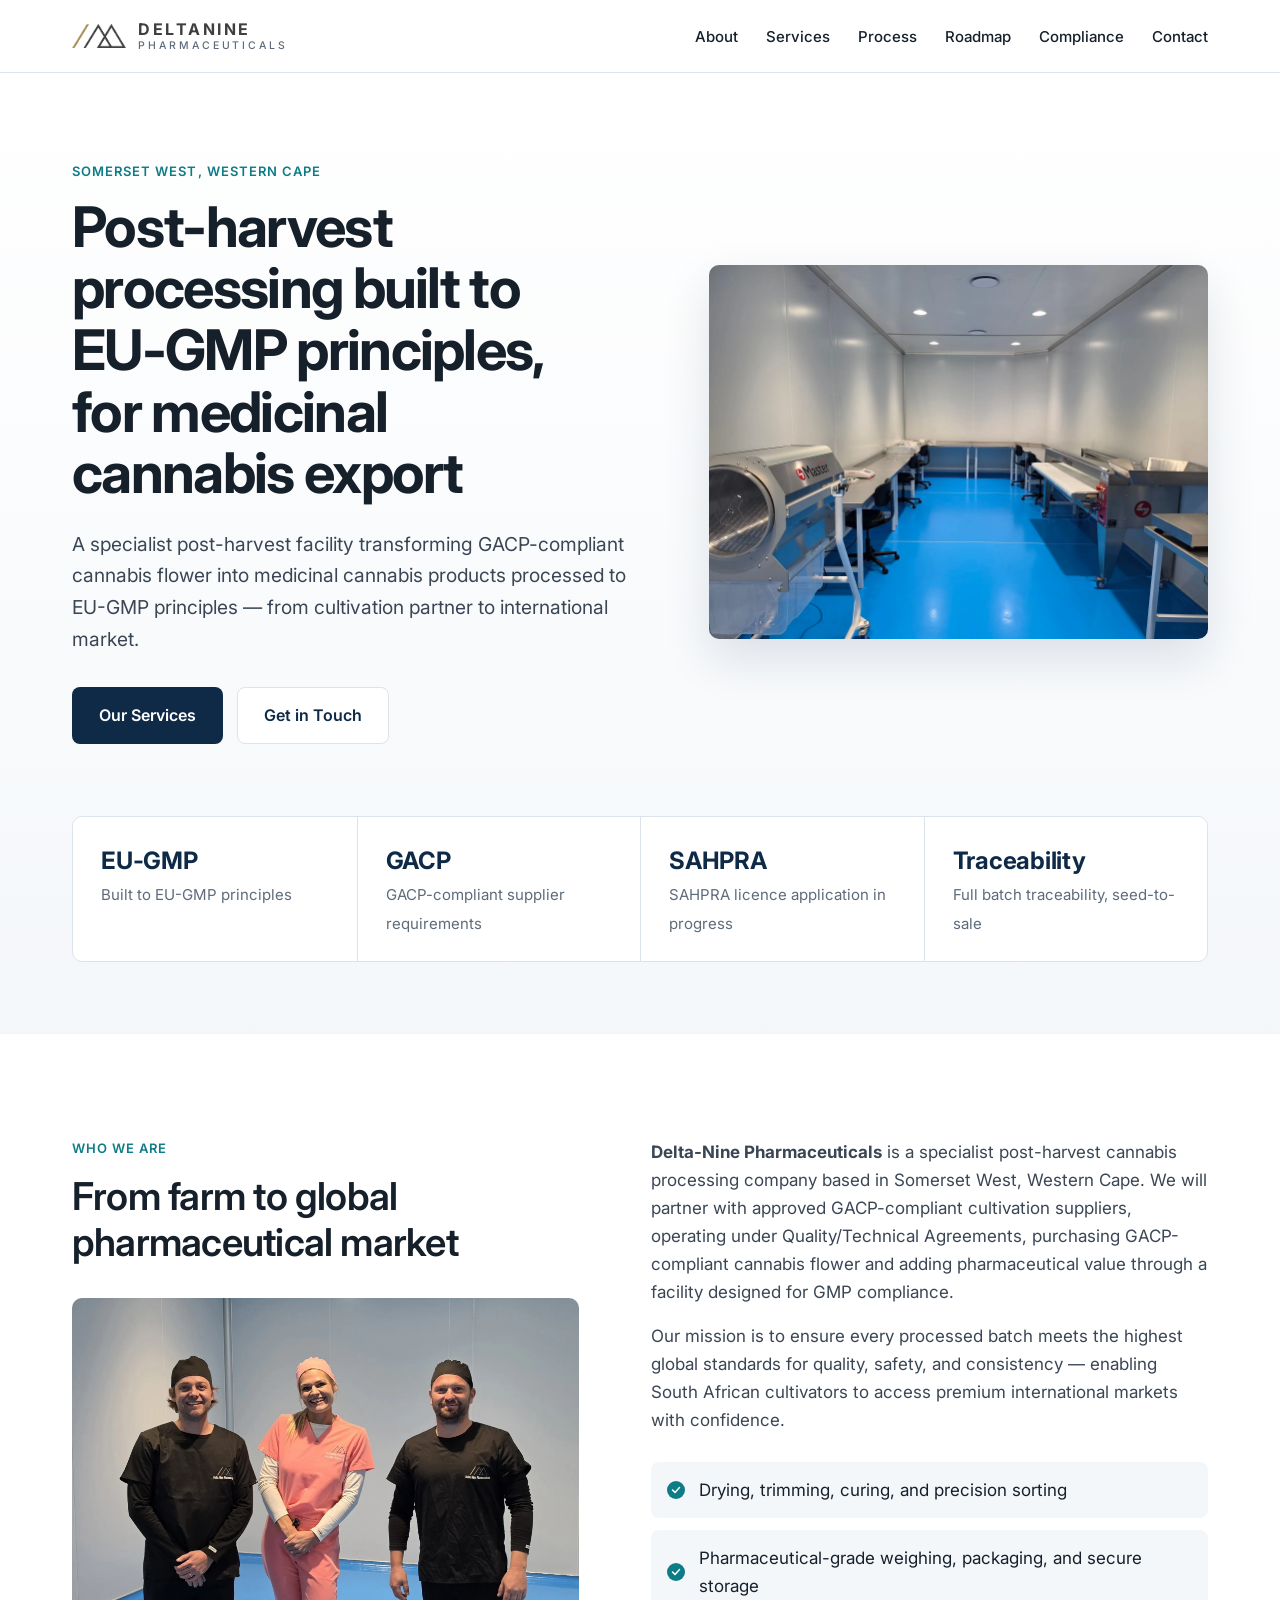
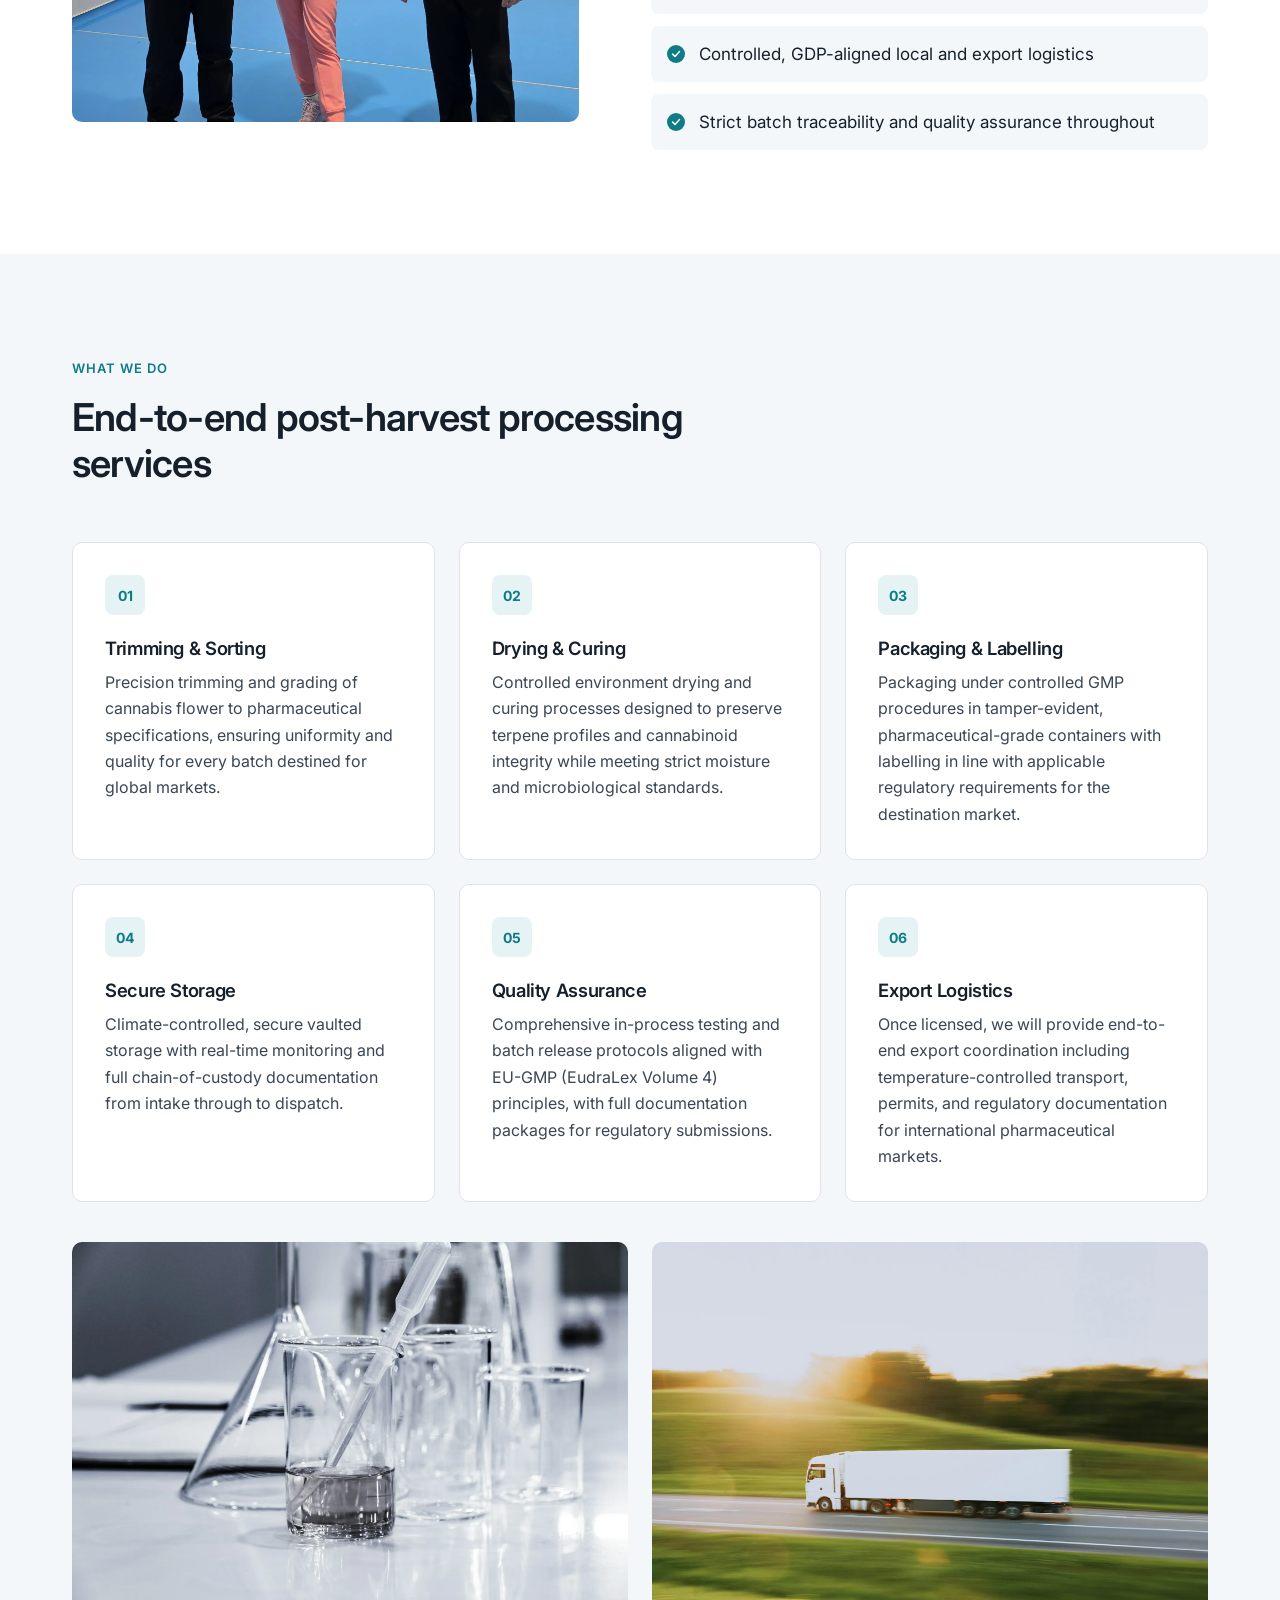
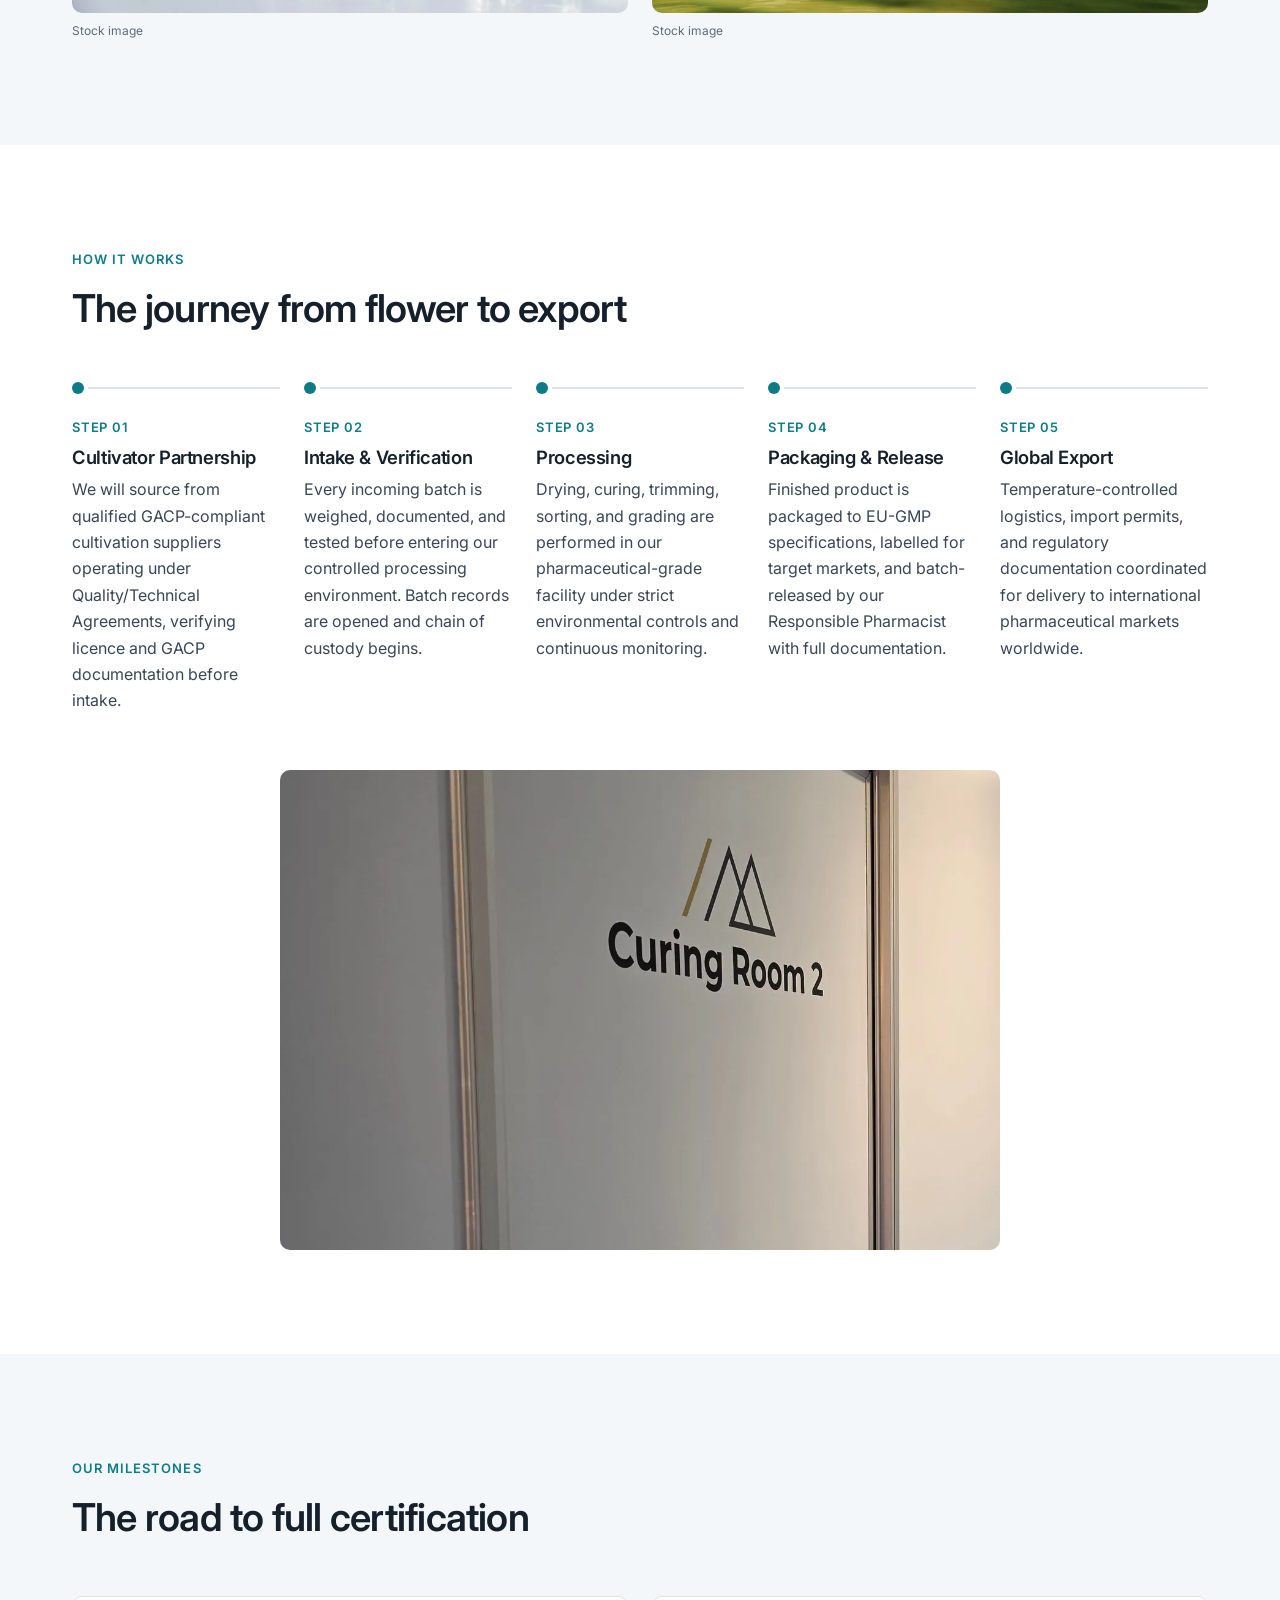
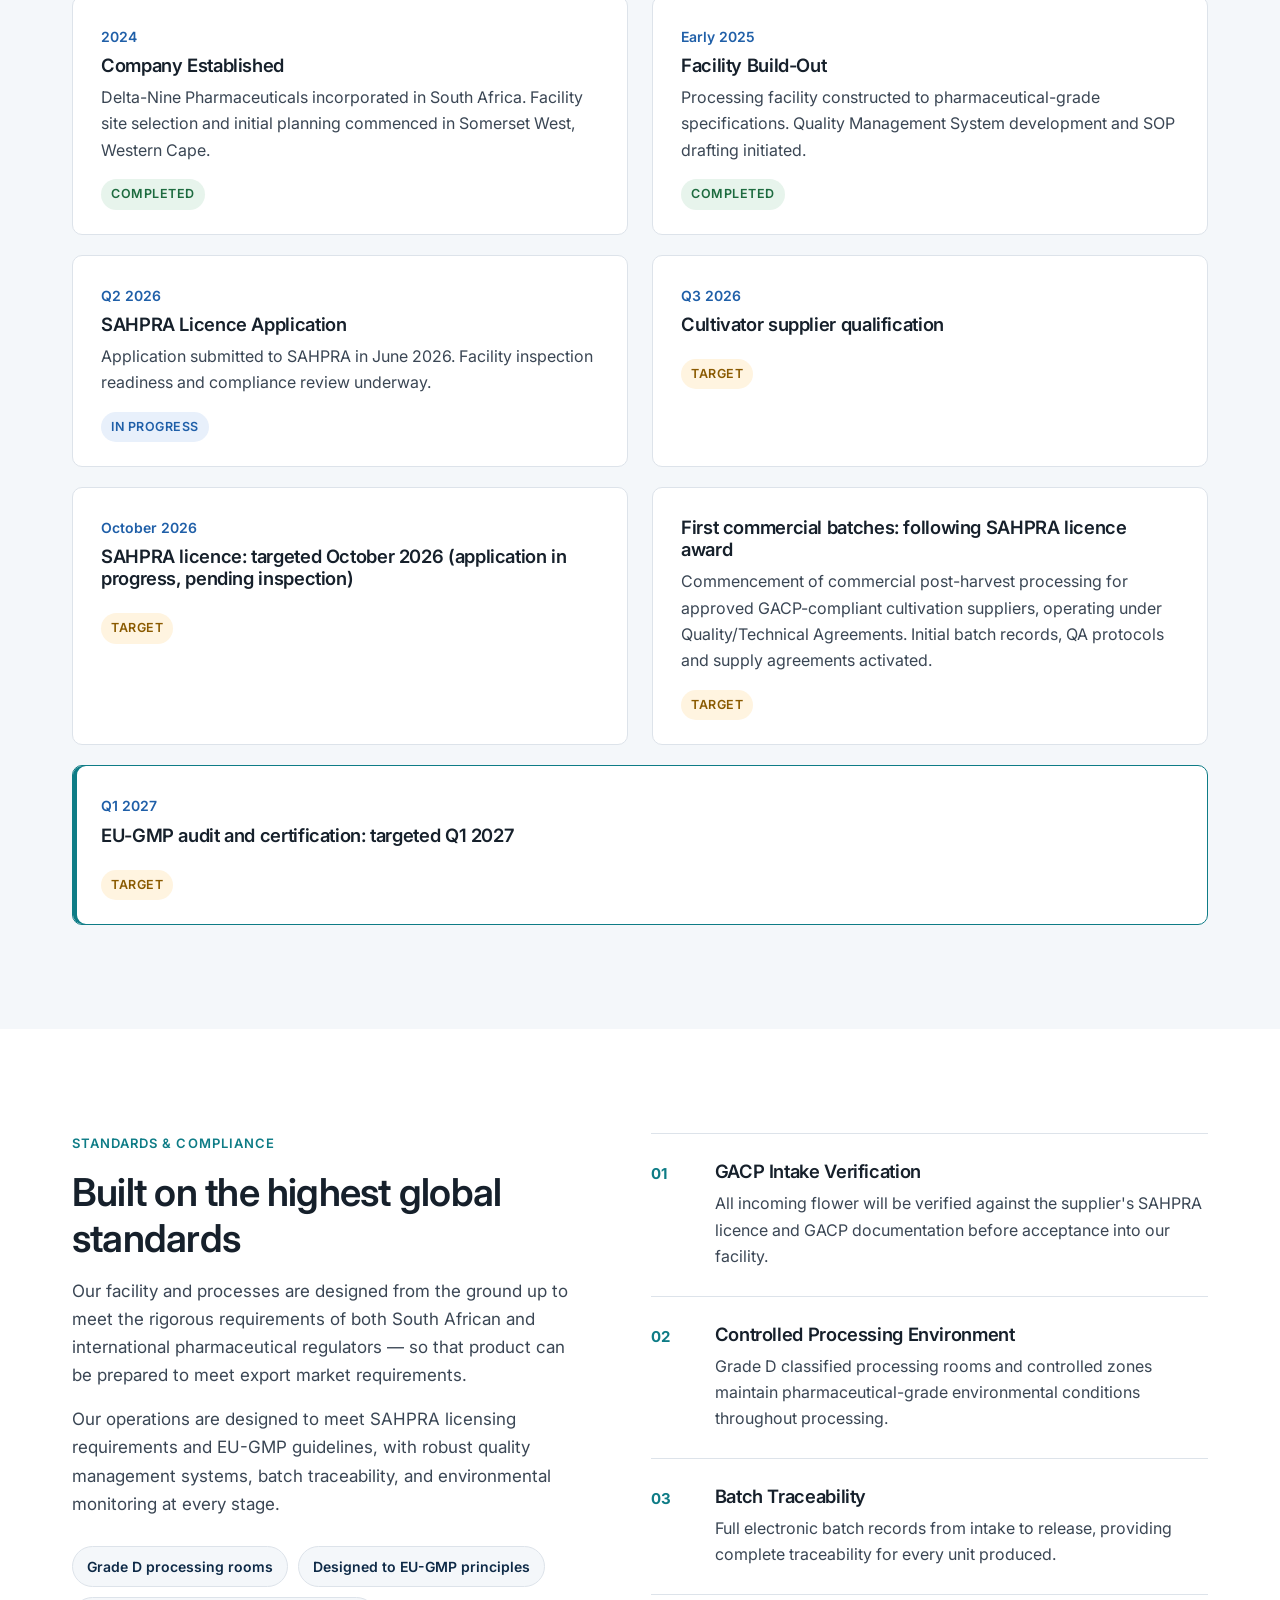
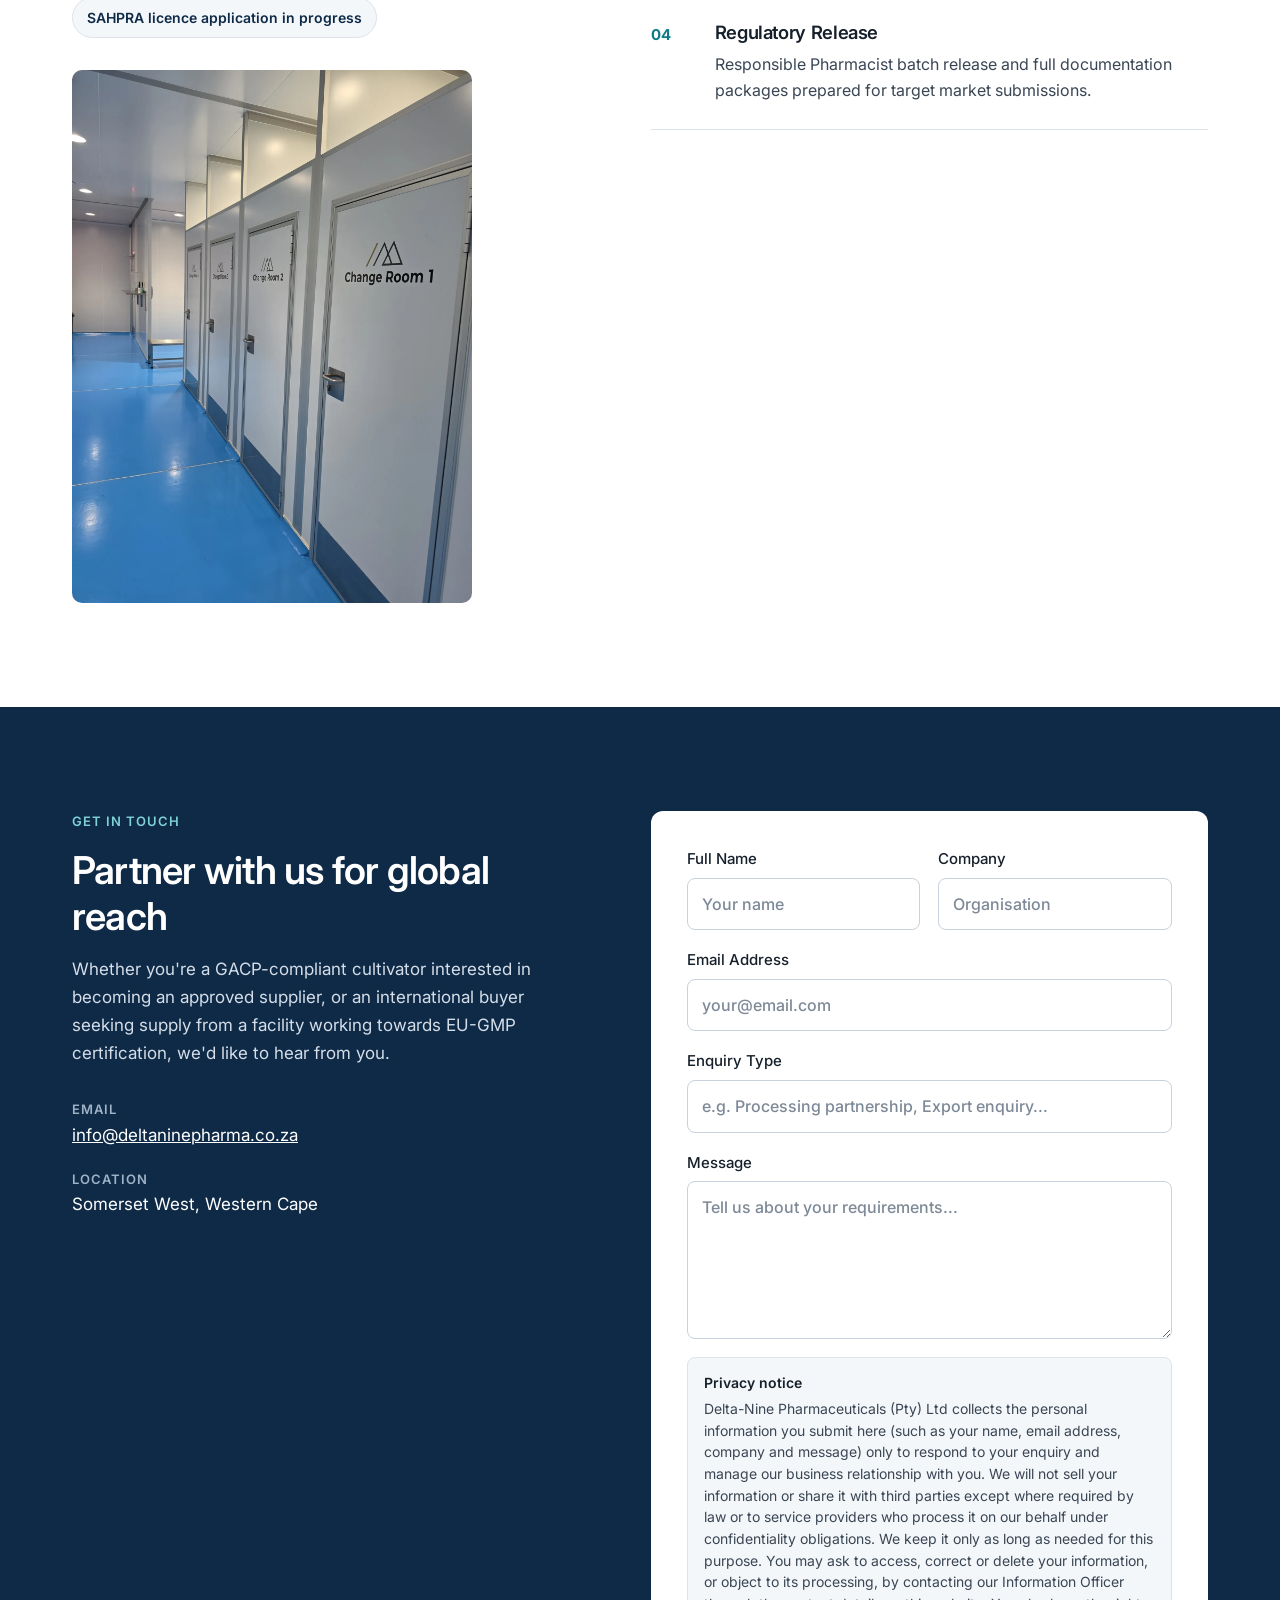
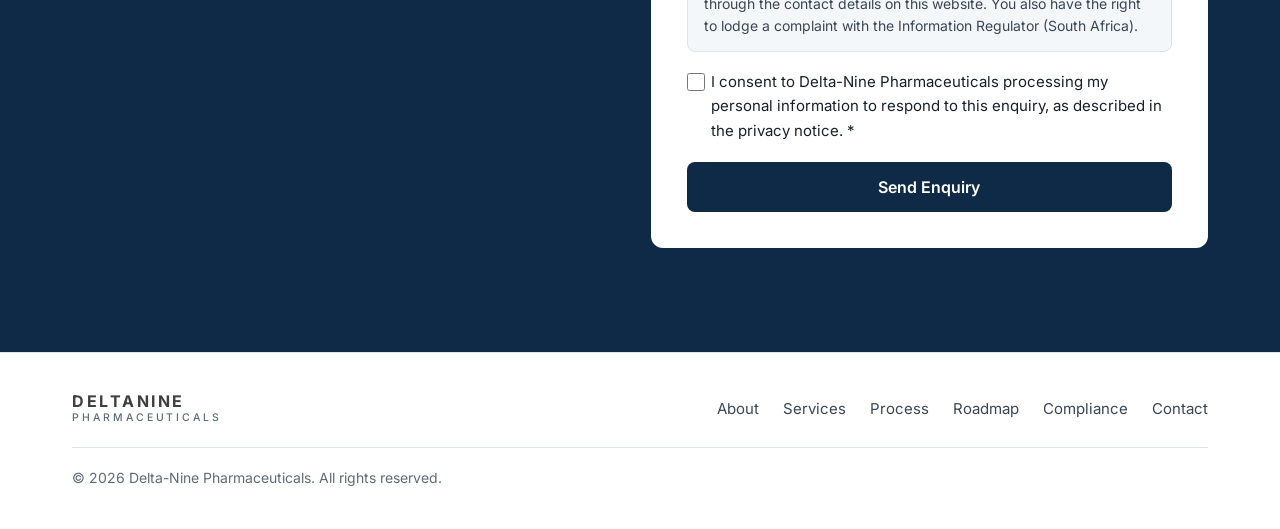
==== commit ffbc97d8: "Logo link scrolls to the very top of the page" ====
--- a/index.html
+++ b/index.html
@@ -28,10 +28,10 @@
 <link href="https://fonts.googleapis.com/css2?family=Inter:wght@400;500;600;700&display=swap" rel="stylesheet">
 <link rel="stylesheet" href="/styles.css">
 </head>
-<body>
+<body id="top">
 <!-- Local build, not deployed. Copy taken from the live site; regulatory claims pending review before publish. -->
 
-<header class="site-header" id="top">
+<header class="site-header">
   <div class="container nav-inner">
     <a class="brand" href="#top" aria-label="Delta-Nine Pharmaceuticals home">
       <img src="/assets/logo-mark-dark.png" alt="Delta-Nine Pharmaceuticals logo" width="54" height="24">
--- a/styles.css
+++ b/styles.css
@@ -24,7 +24,7 @@
 .brand{display:flex;align-items:center;gap:12px;text-decoration:none}
 .brand img{width:54px;height:auto}
 .brand-text,.footer-brand{display:flex;flex-direction:column;line-height:1}
-.brand-name{font-weight:700;font-size:16px;letter-spacing:.16em;color:var(--navy)}
+.brand-name{font-weight:700;font-size:16px;letter-spacing:.16em;color:#3F3F3F}
 .brand-sub{font-weight:500;font-size:10.5px;letter-spacing:.28em;color:var(--muted);margin-top:4px}
 .site-nav ul{display:flex;align-items:center;gap:28px;list-style:none}
 .site-nav a{font-size:15px;font-weight:500;color:var(--ink);text-decoration:none}
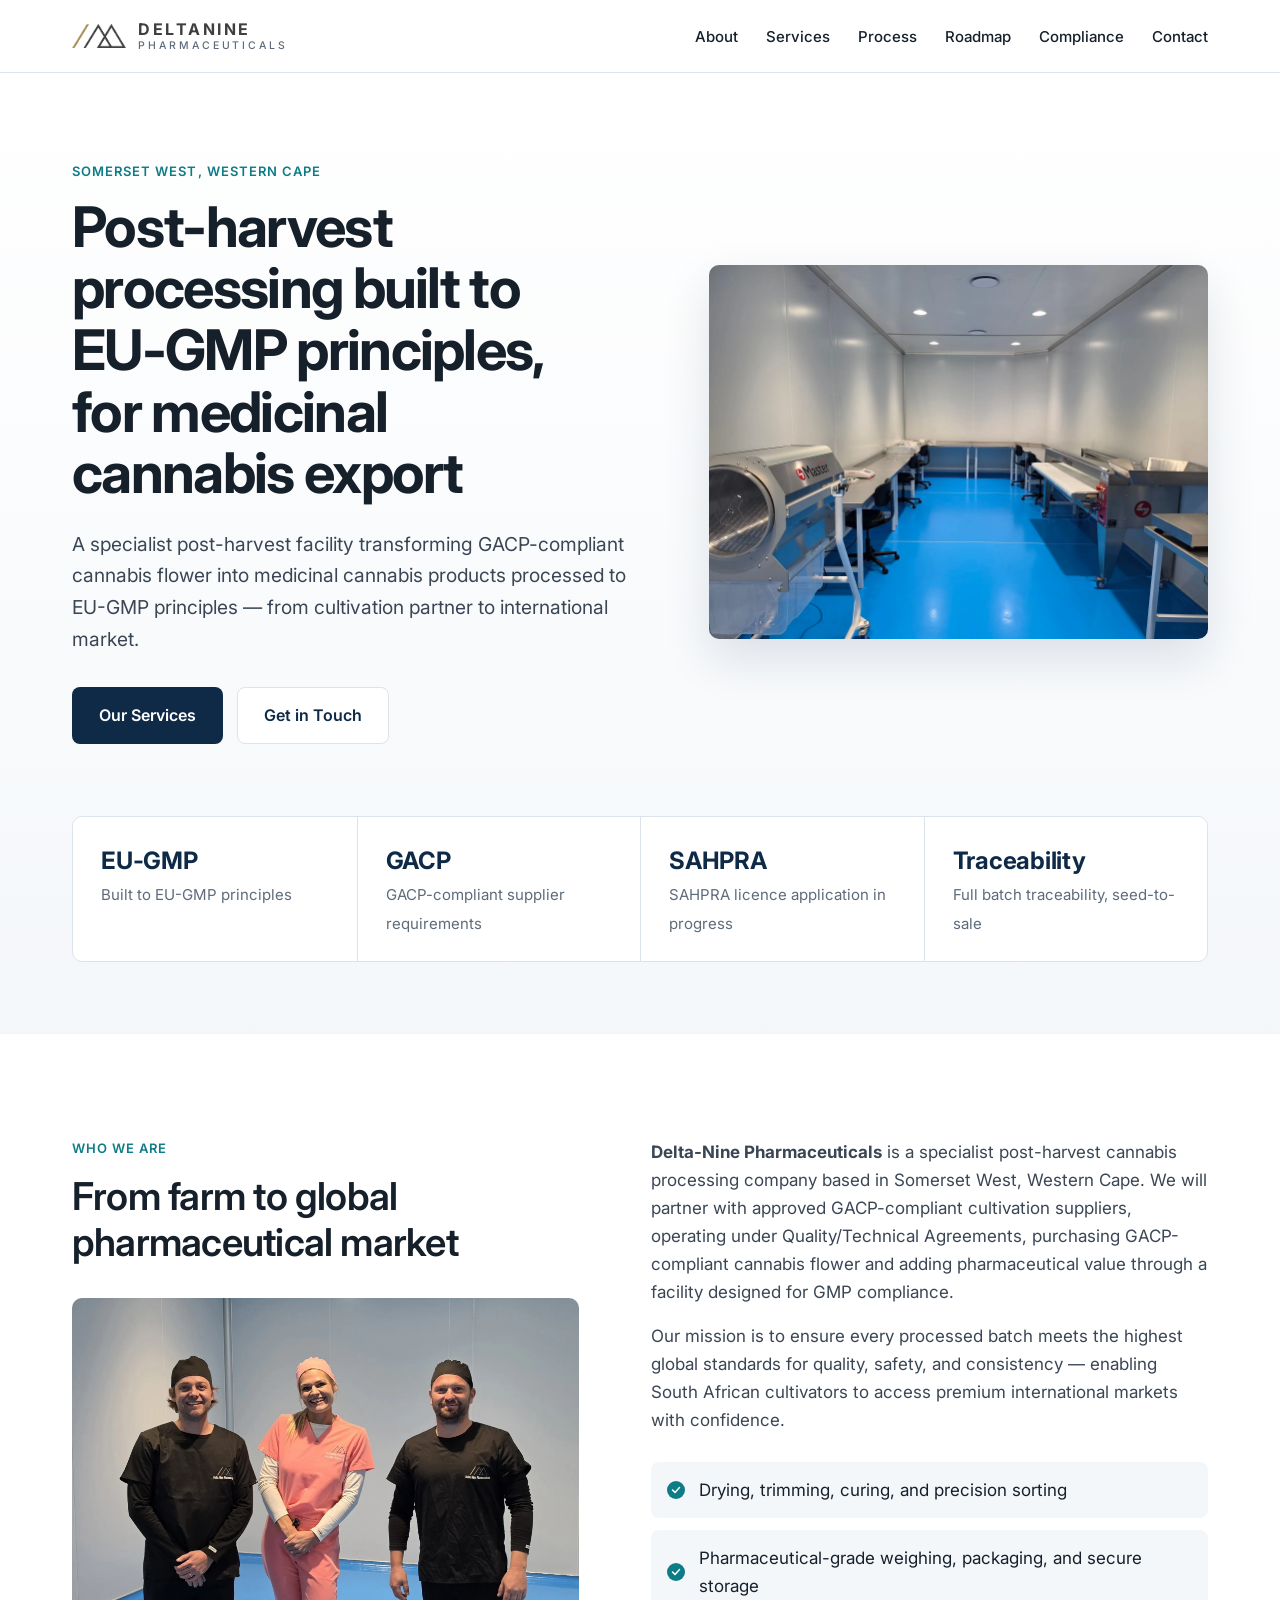
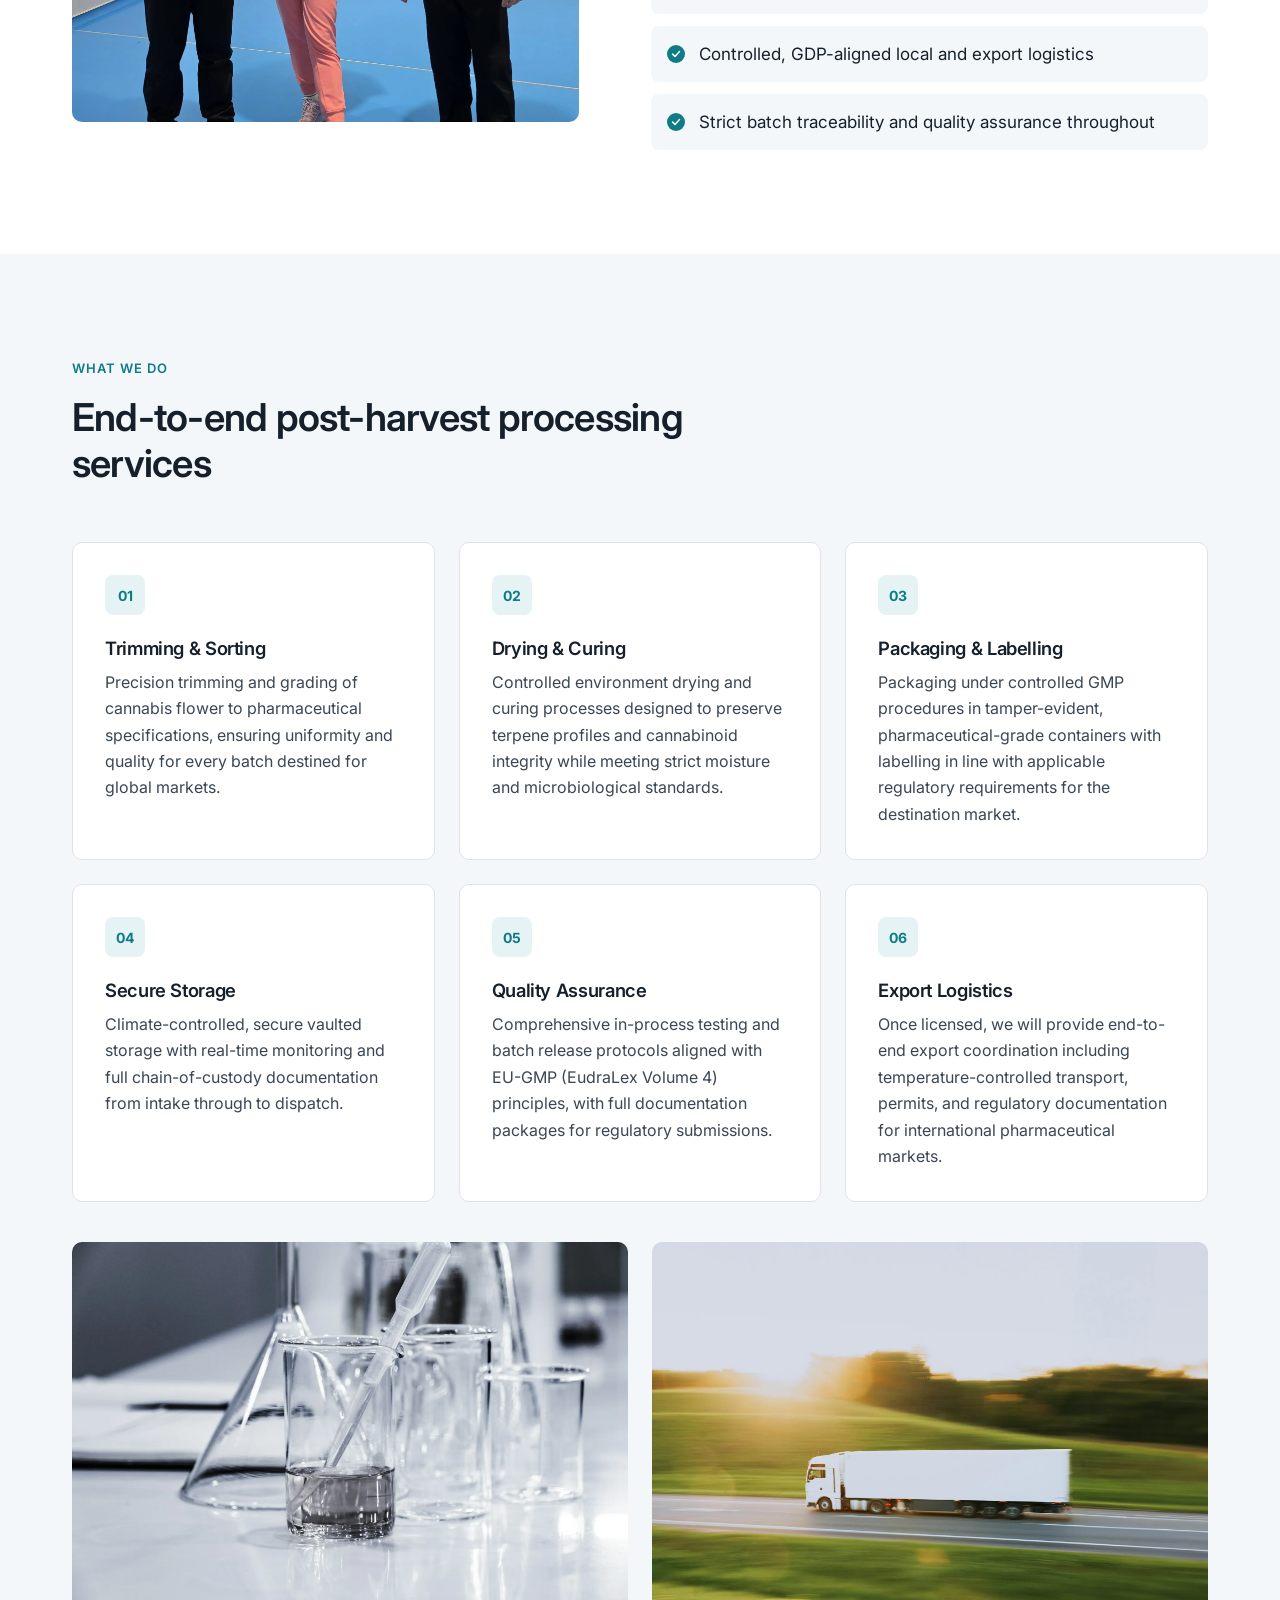
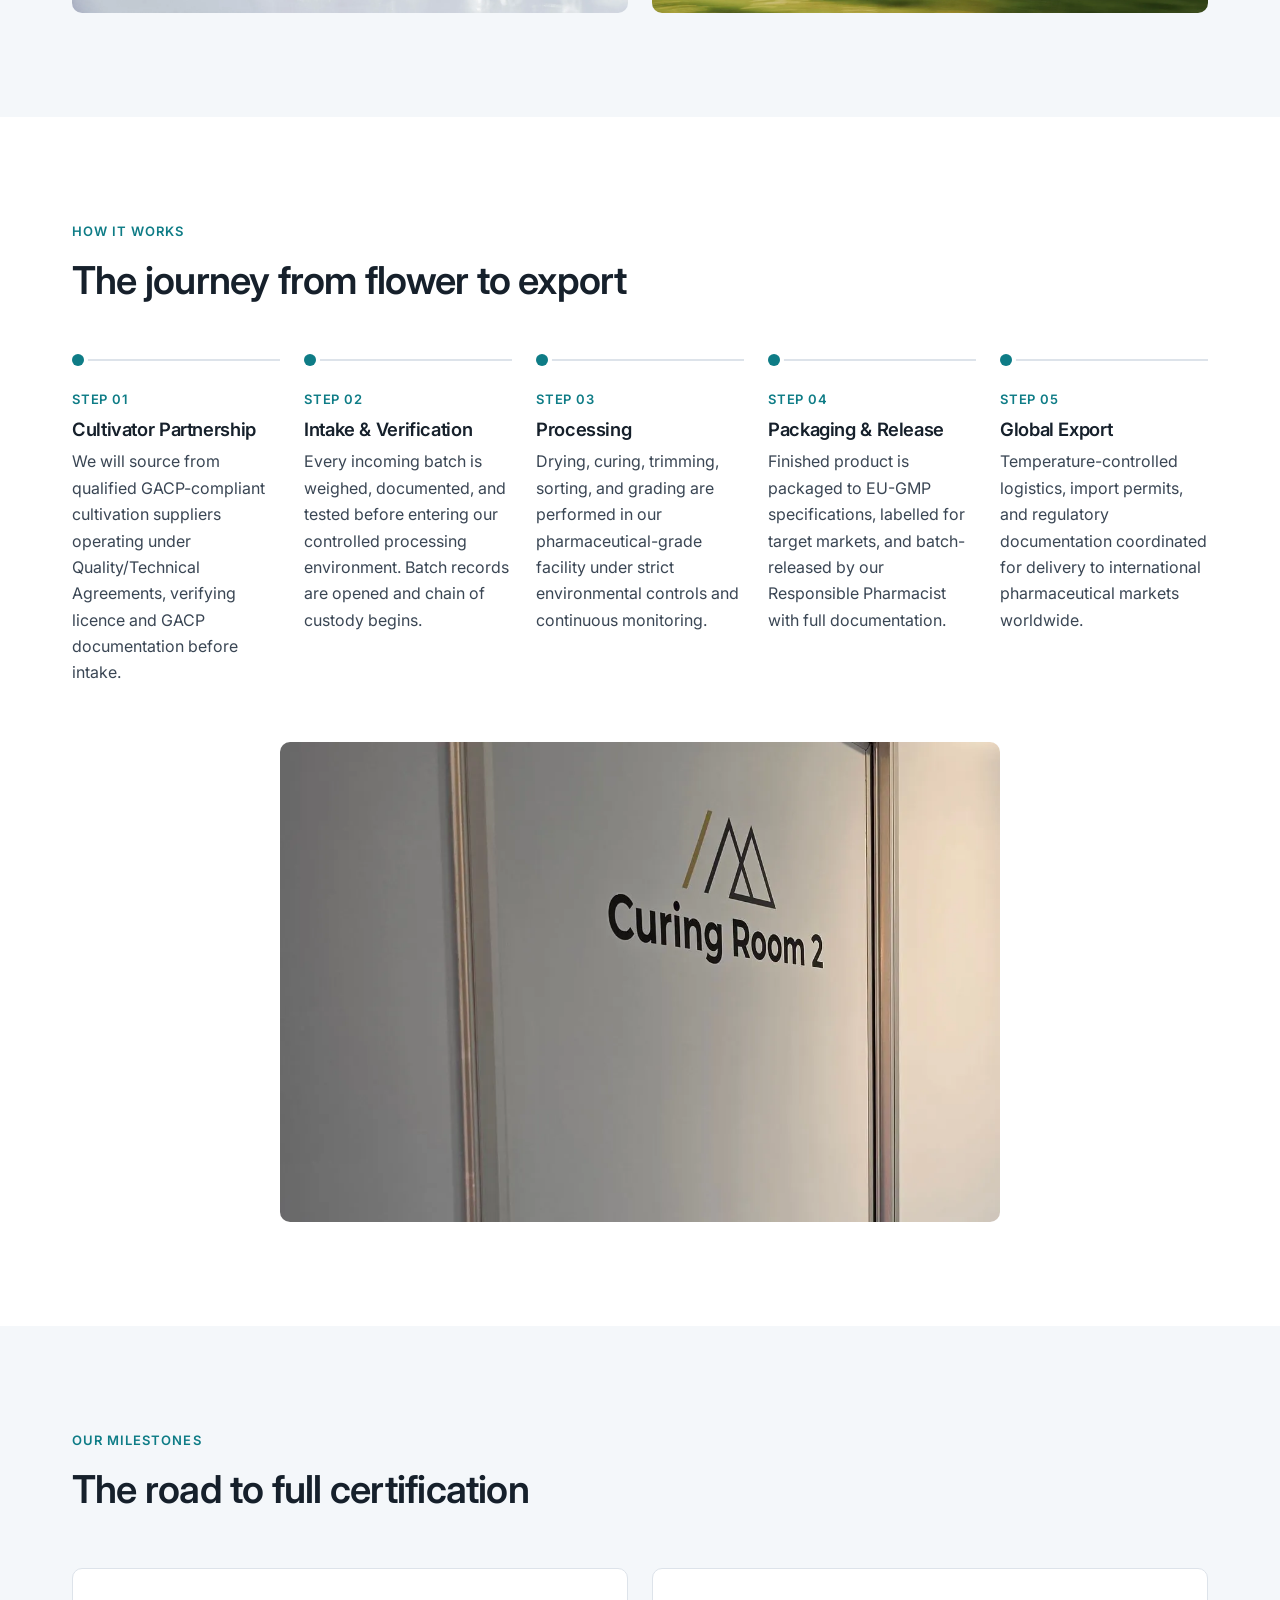
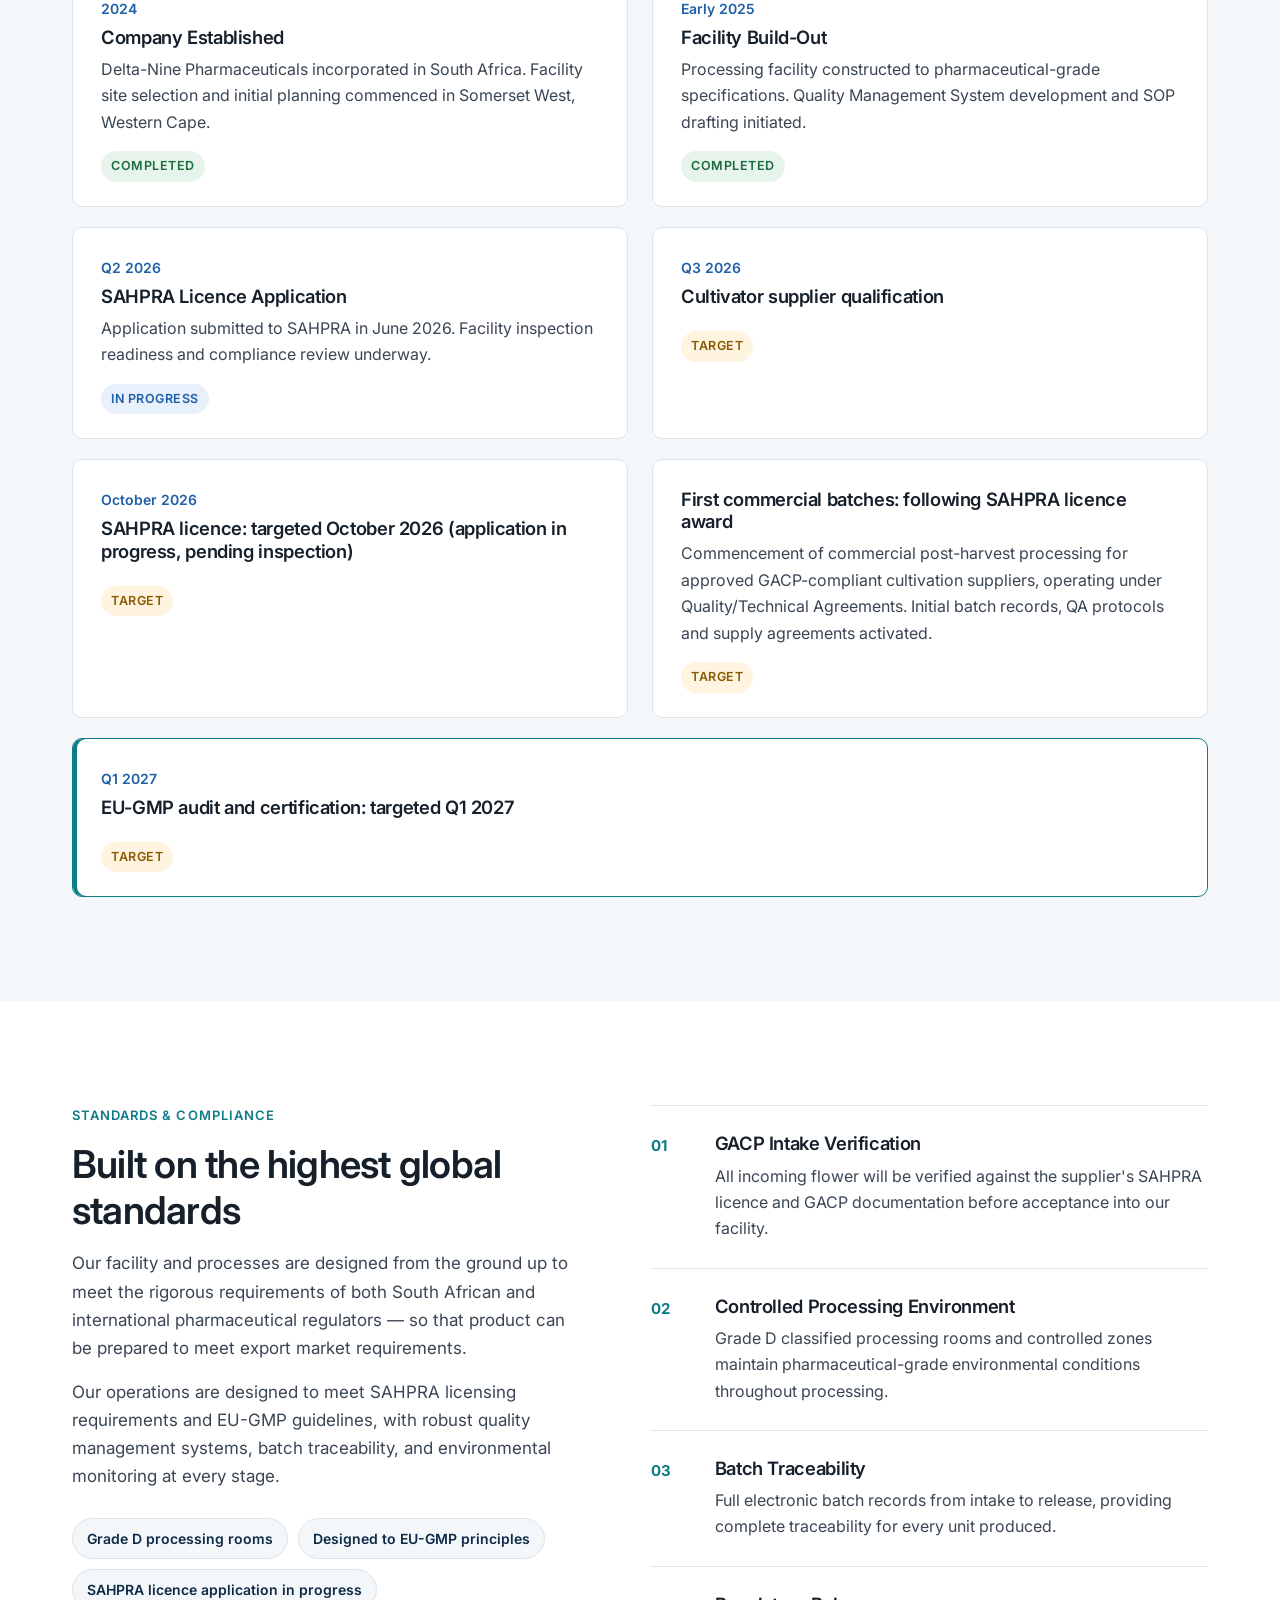
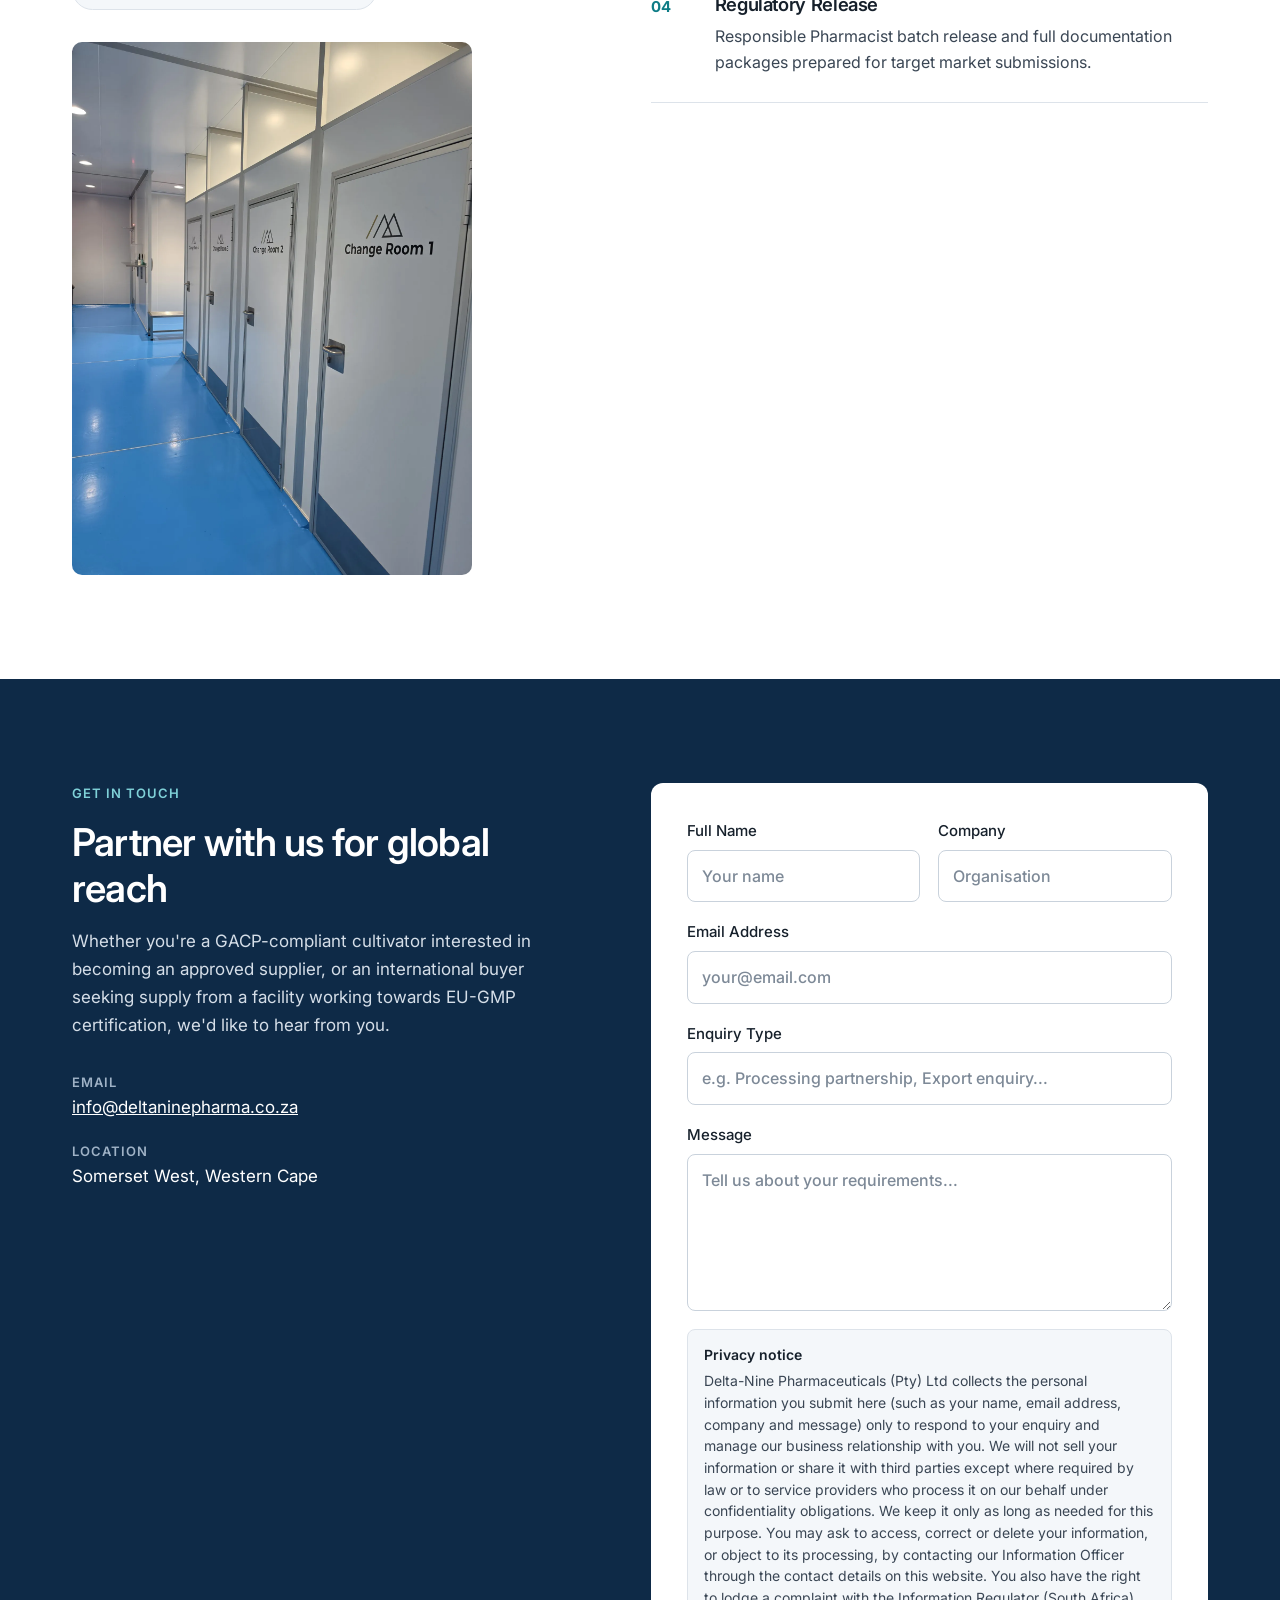
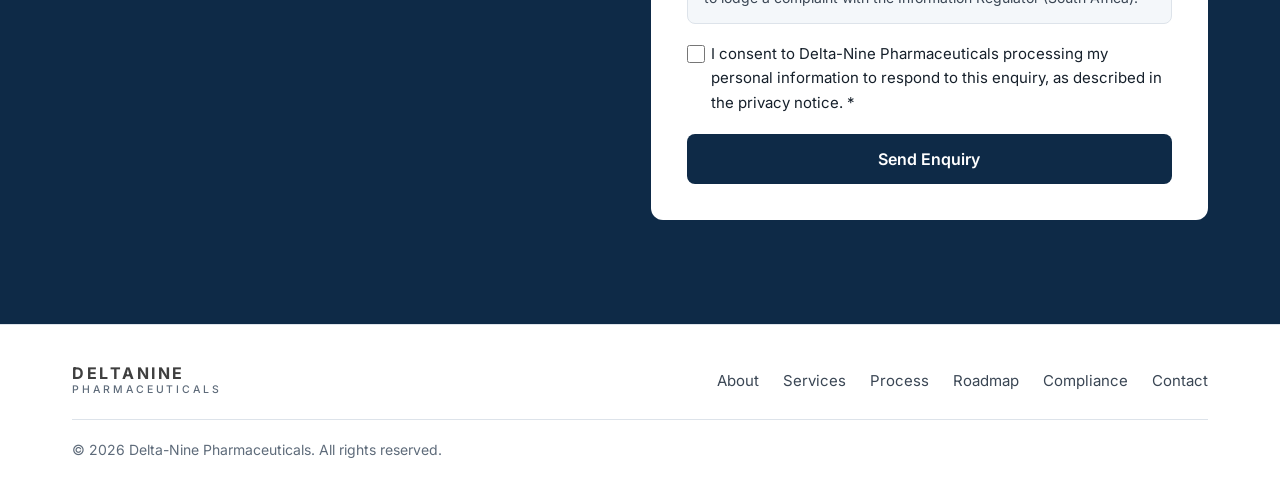
==== commit ae5fa415: "Remove 'Stock image' captions" ====
--- a/index.html
+++ b/index.html
@@ -130,14 +130,12 @@
           <source srcset="/assets/photos/stock-lab-glassware.webp" type="image/webp">
           <img src="/assets/photos/stock-lab-glassware.jpg" width="2000" height="1333" alt="Laboratory glassware and a pipette on a white bench" loading="lazy" decoding="async">
         </picture></div>
-        <figcaption>Stock image</figcaption>
       </figure>
       <figure class="photo-stock">
         <div class="photo"><picture>
           <source srcset="/assets/photos/stock-freight-truck.webp" type="image/webp">
           <img src="/assets/photos/stock-freight-truck.jpg" width="2000" height="1381" alt="White freight truck on a highway" loading="lazy" decoding="async">
         </picture></div>
-        <figcaption>Stock image</figcaption>
       </figure>
     </div>
   </div>
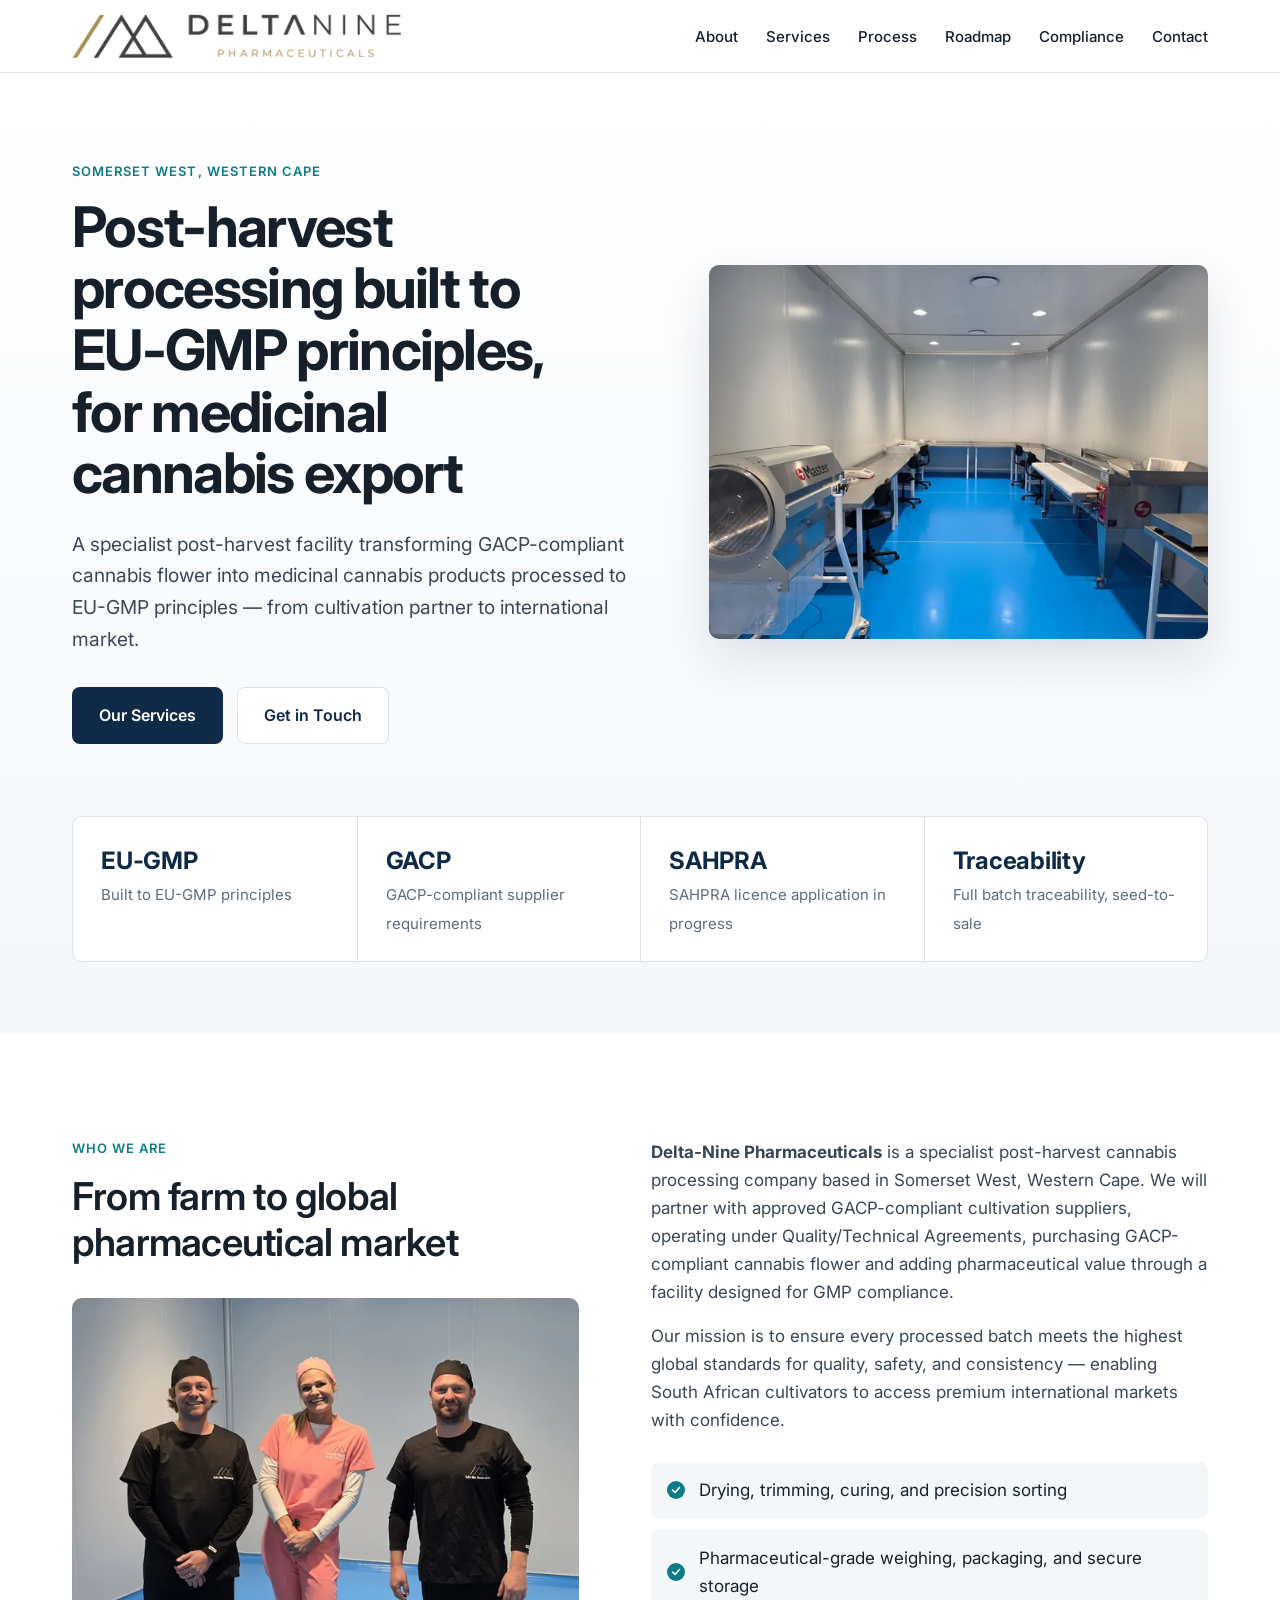
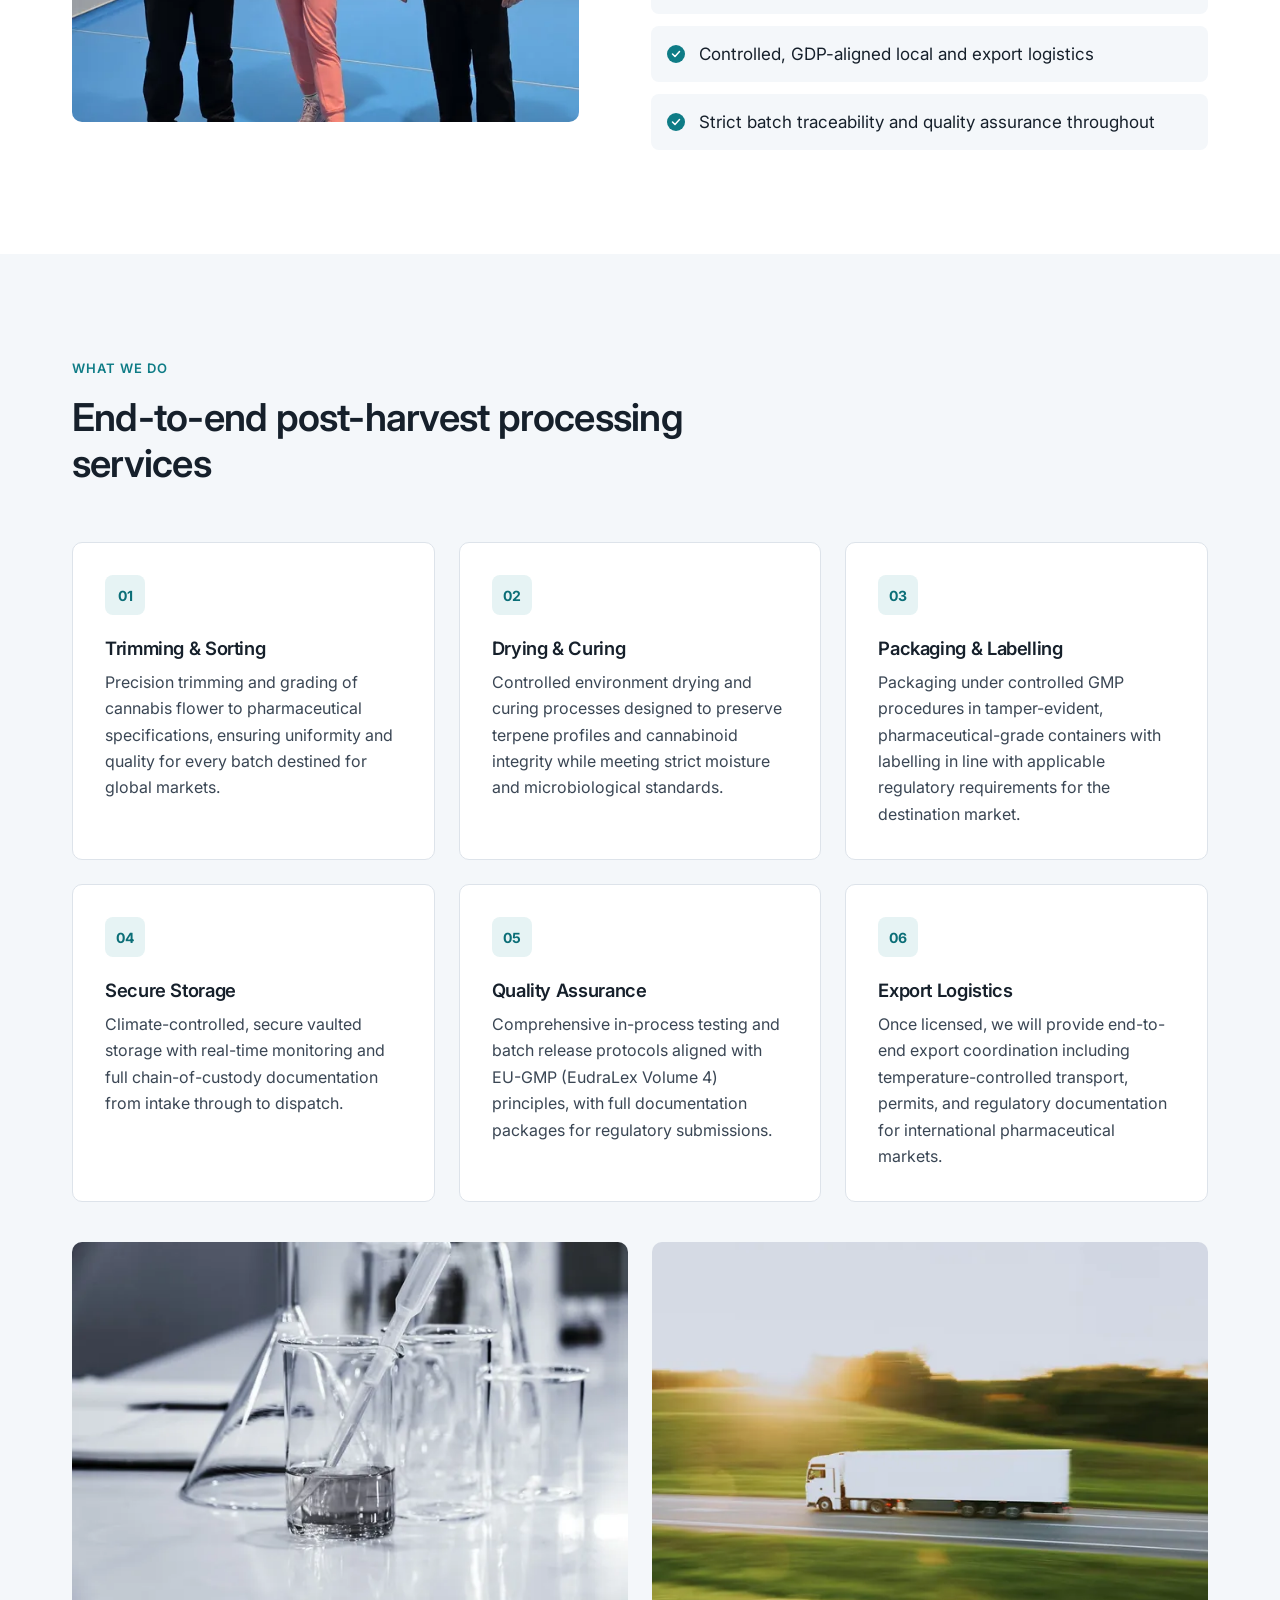
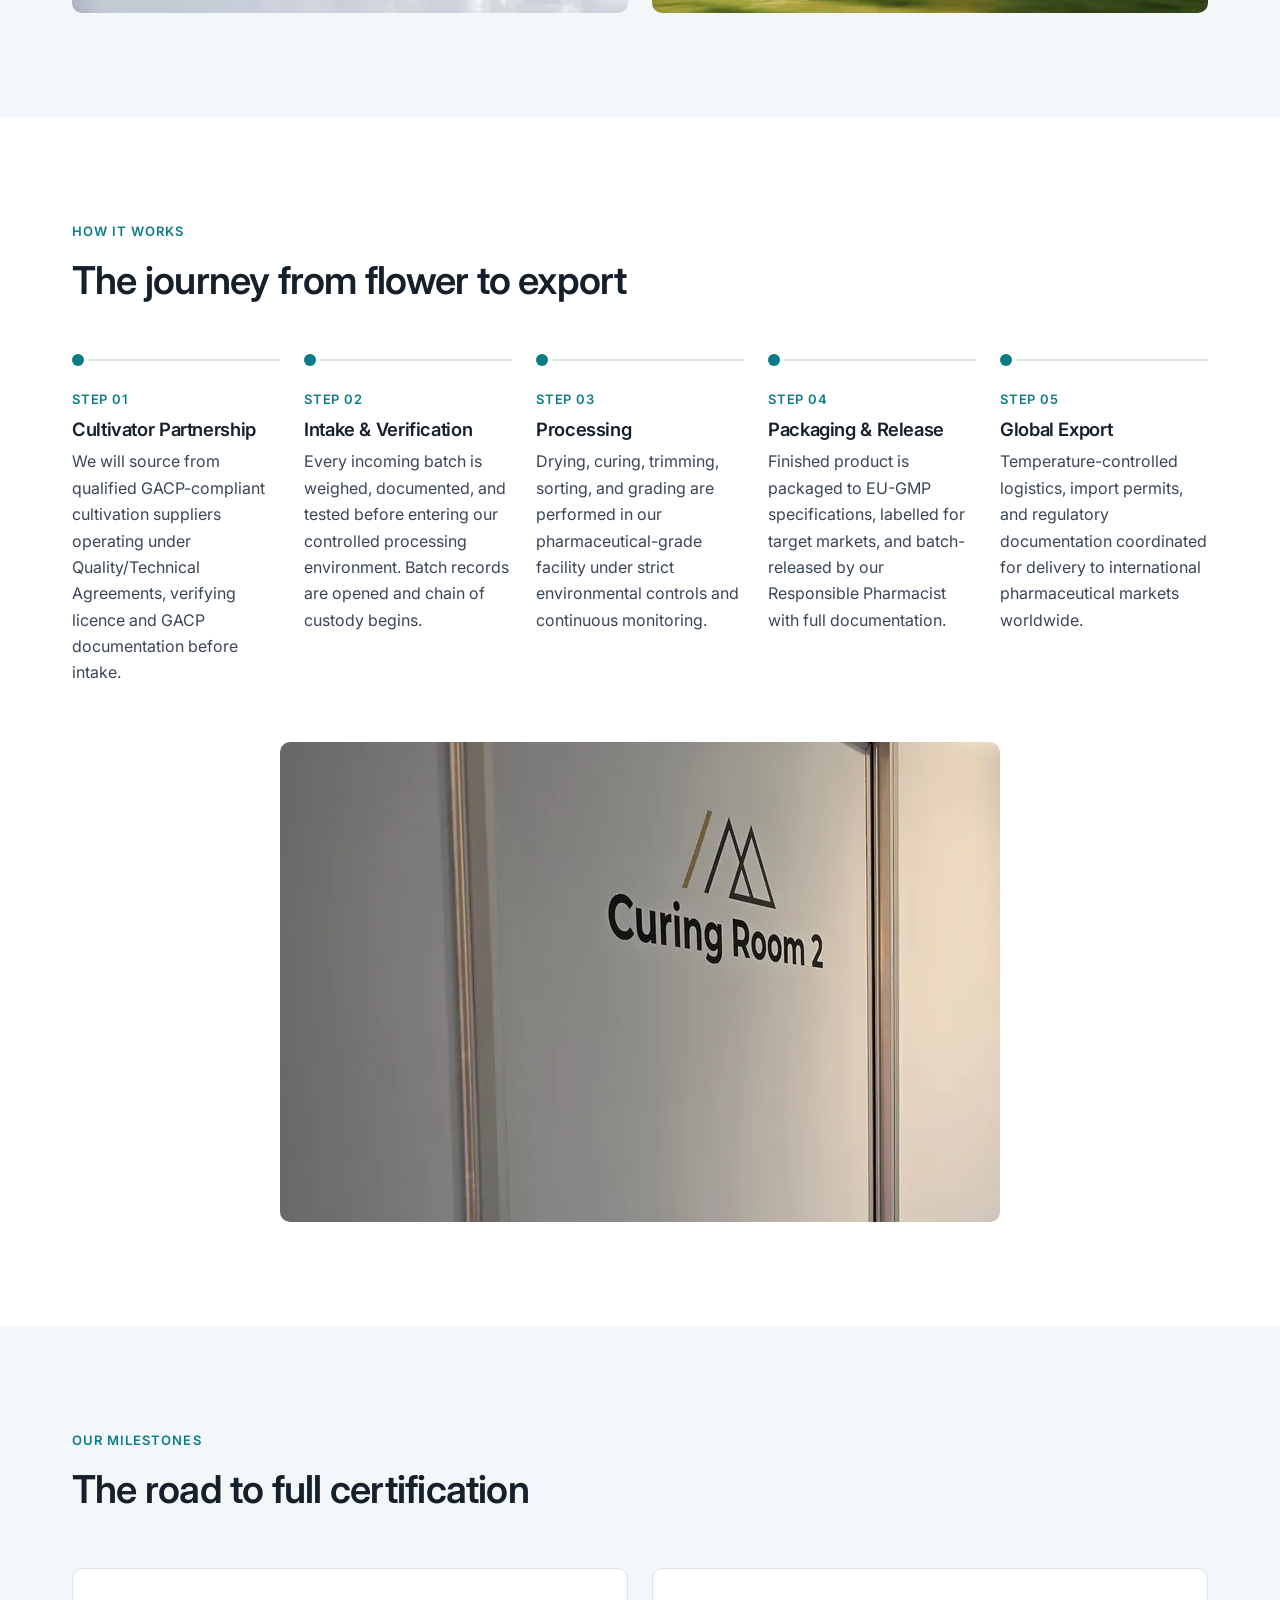
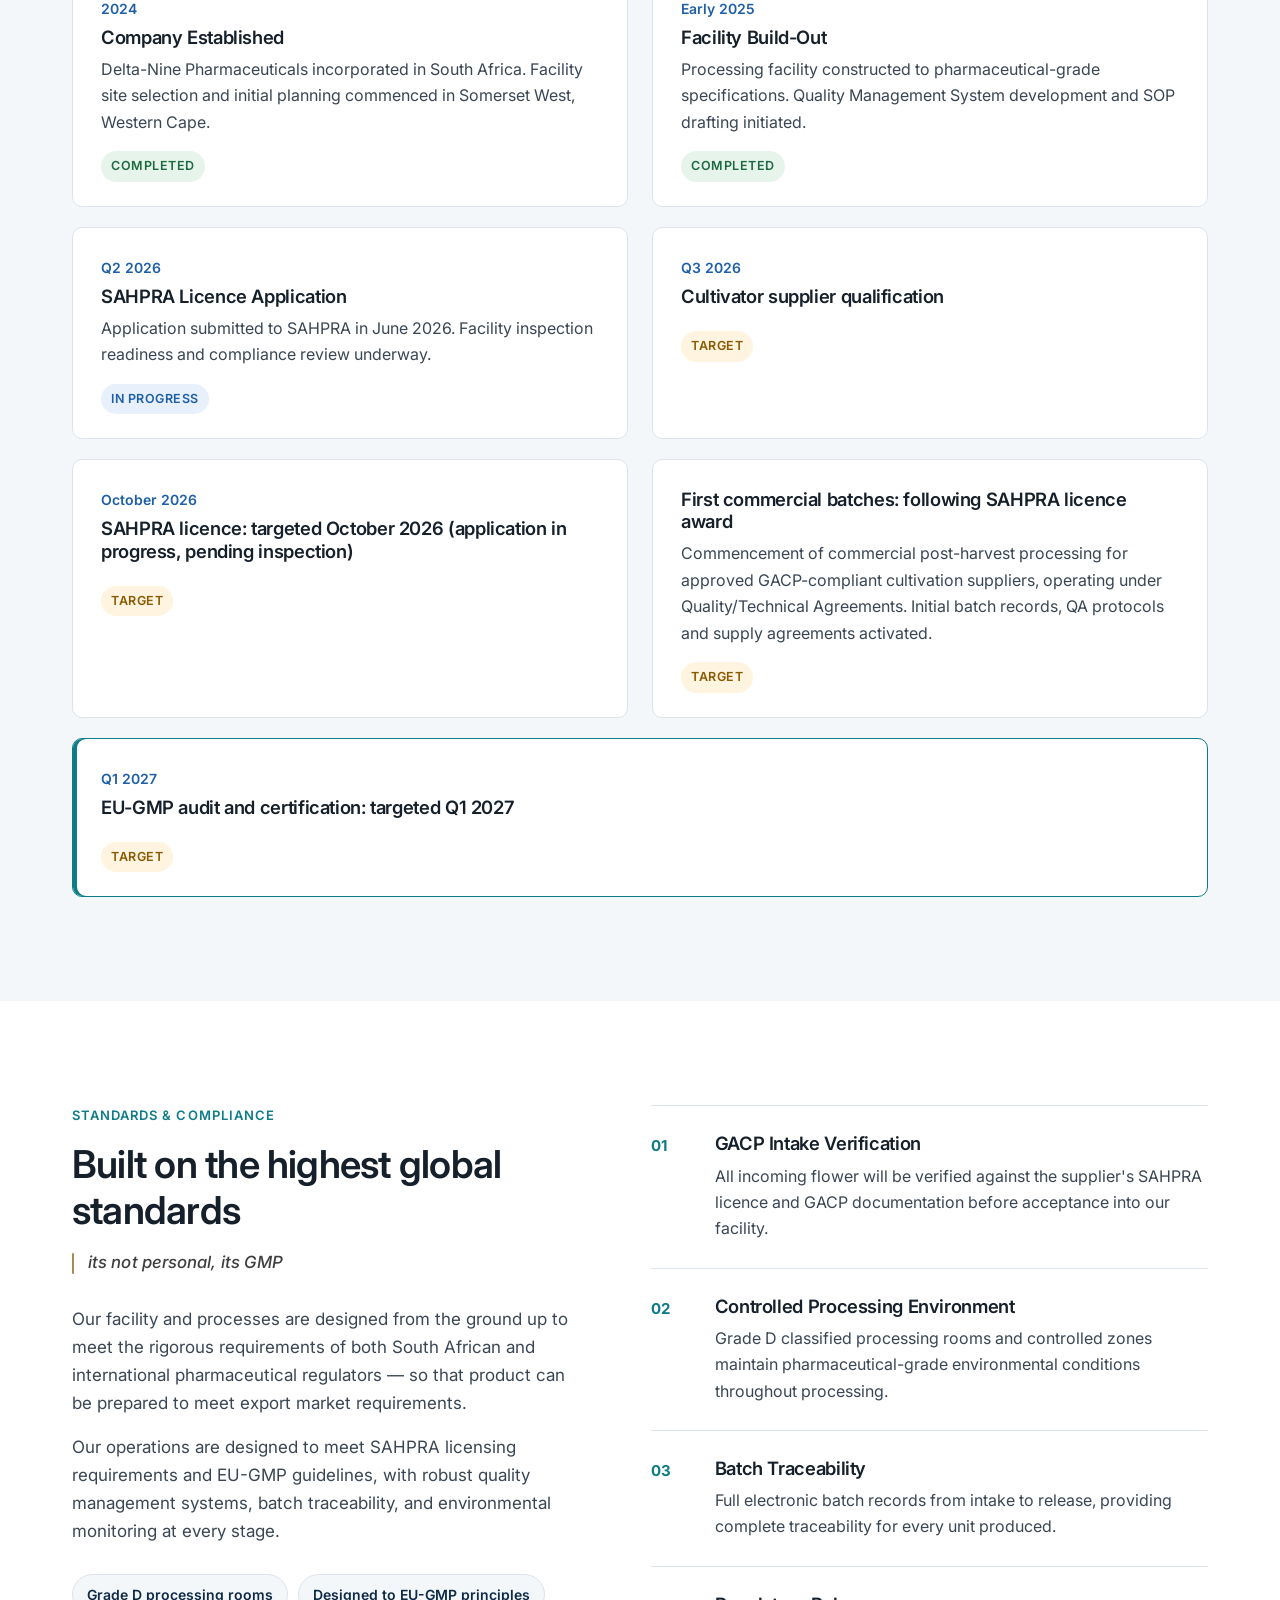
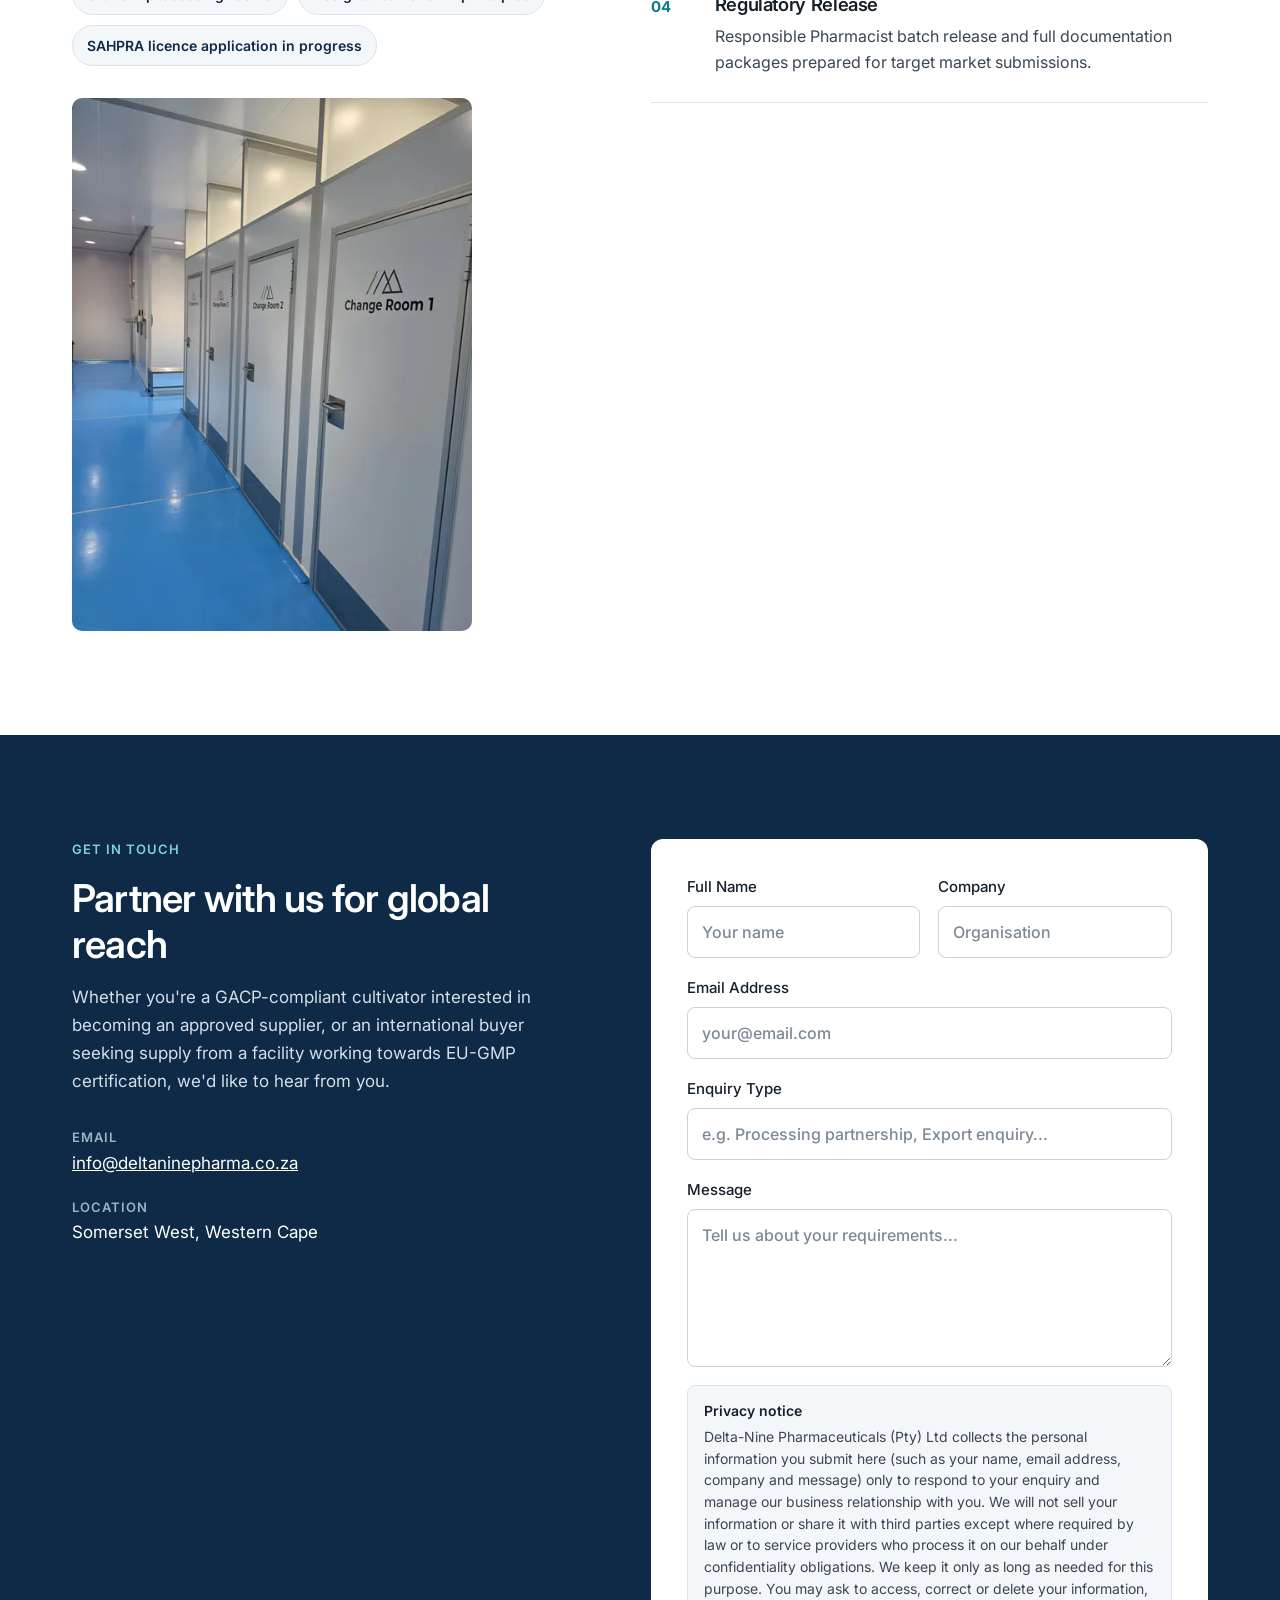
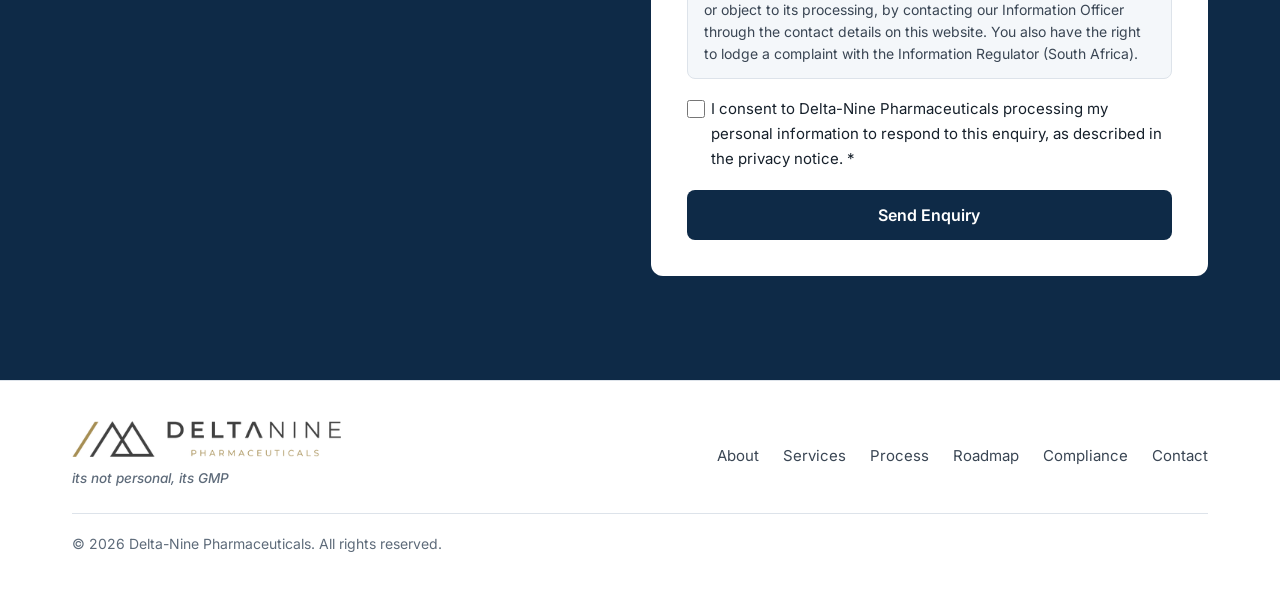
==== commit 0d80d22c: "Full logo in header and footer, slogan, branded 404 page, image and font performance fixes" ====
--- a/index.html
+++ b/index.html
@@ -25,17 +25,22 @@
 <meta name="twitter:description" content="Delta-Nine Pharmaceuticals: medicinal cannabis post-harvest processing in Somerset West, built to EU-GMP principles. SAHPRA licence application in progress.">
 <meta name="twitter:image" content="https://www.deltaninepharma.co.za/assets/og-image.png">
 <link rel="preconnect" href="https://fonts.googleapis.com">
-<link href="https://fonts.googleapis.com/css2?family=Inter:wght@400;500;600;700&display=swap" rel="stylesheet">
+<link rel="preconnect" href="https://fonts.gstatic.com" crossorigin>
+<link rel="preload" as="style" href="https://fonts.googleapis.com/css2?family=Inter:wght@400;500;600;700&display=swap">
+<link rel="stylesheet" href="https://fonts.googleapis.com/css2?family=Inter:wght@400;500;600;700&display=swap" media="print" onload="this.media='all'">
+<noscript><link rel="stylesheet" href="https://fonts.googleapis.com/css2?family=Inter:wght@400;500;600;700&display=swap"></noscript>
 <link rel="stylesheet" href="/styles.css">
 </head>
 <body id="top">
-<!-- Local build, not deployed. Copy taken from the live site; regulatory claims pending review before publish. -->
+
 
 <header class="site-header">
   <div class="container nav-inner">
-    <a class="brand" href="#top" aria-label="Delta-Nine Pharmaceuticals home">
-      <img src="/assets/logo-mark-dark.png" alt="Delta-Nine Pharmaceuticals logo" width="54" height="24">
-      <span class="brand-text"><span class="brand-name">DELTANINE</span><span class="brand-sub">PHARMACEUTICALS</span></span>
+    <a class="brand" href="#top">
+      <picture>
+        <source type="image/webp" srcset="/assets/logo-full.webp 1x, /assets/logo-full@2x.webp 2x, /assets/logo-full@3x.webp 3x">
+        <img src="/assets/logo-full.png" srcset="/assets/logo-full.png 1x, /assets/logo-full@2x.png 2x, /assets/logo-full@3x.png 3x" alt="Delta-Nine Pharmaceuticals" width="359" height="48">
+      </picture>
     </a>
     <button class="nav-toggle" aria-expanded="false" aria-controls="site-nav" aria-label="Open menu">
       <span></span><span></span><span></span>
@@ -68,7 +73,7 @@
     </div>
     <figure class="photo photo-hero">
         <picture>
-          <source srcset="/assets/photos/processing-room-overview.webp" type="image/webp">
+          <source srcset="/assets/photos/processing-room-overview-640.webp 640w, /assets/photos/processing-room-overview-960.webp 960w, /assets/photos/processing-room-overview-1400.webp 1400w, /assets/photos/processing-room-overview.webp 2000w" sizes="(max-width: 960px) calc(100vw - 40px), 540px" type="image/webp">
           <img src="/assets/photos/processing-room-overview.jpg" width="2000" height="1500" alt="Processing room with stainless-steel workbenches, chairs and processing equipment" fetchpriority="high">
         </picture>
       </figure>
@@ -91,7 +96,7 @@
       <h2>From farm to global pharmaceutical market</h2>
       <figure class="photo photo-about">
         <picture>
-          <source srcset="/assets/photos/team-at-facility.webp" type="image/webp">
+          <source srcset="/assets/photos/team-at-facility-640.webp 640w, /assets/photos/team-at-facility-960.webp 960w, /assets/photos/team-at-facility-1400.webp 1400w, /assets/photos/team-at-facility.webp 2000w" sizes="(max-width: 960px) calc(100vw - 40px), 520px" type="image/webp">
           <img src="/assets/photos/team-at-facility.jpg" width="2000" height="1676" alt="The Delta-Nine team at the facility" loading="lazy" decoding="async">
         </picture>
       </figure>
@@ -127,13 +132,13 @@
     <div class="photo-pair">
       <figure class="photo-stock">
         <div class="photo"><picture>
-          <source srcset="/assets/photos/stock-lab-glassware.webp" type="image/webp">
+          <source srcset="/assets/photos/stock-lab-glassware-640.webp 640w, /assets/photos/stock-lab-glassware-960.webp 960w, /assets/photos/stock-lab-glassware.webp 2000w" sizes="(max-width: 640px) calc(100vw - 40px), (max-width: 960px) calc(50vw - 44px), 556px" type="image/webp">
           <img src="/assets/photos/stock-lab-glassware.jpg" width="2000" height="1333" alt="Laboratory glassware and a pipette on a white bench" loading="lazy" decoding="async">
         </picture></div>
       </figure>
       <figure class="photo-stock">
         <div class="photo"><picture>
-          <source srcset="/assets/photos/stock-freight-truck.webp" type="image/webp">
+          <source srcset="/assets/photos/stock-freight-truck-640.webp 640w, /assets/photos/stock-freight-truck-960.webp 960w, /assets/photos/stock-freight-truck.webp 2000w" sizes="(max-width: 640px) calc(100vw - 40px), (max-width: 960px) calc(50vw - 44px), 556px" type="image/webp">
           <img src="/assets/photos/stock-freight-truck.jpg" width="2000" height="1381" alt="White freight truck on a highway" loading="lazy" decoding="async">
         </picture></div>
       </figure>
@@ -157,7 +162,7 @@
     </ol>
     <figure class="photo photo-wide">
         <picture>
-          <source srcset="/assets/photos/processing-rooms-corridor-wide.webp" type="image/webp">
+          <source srcset="/assets/photos/processing-rooms-corridor-wide-720.webp 720w, /assets/photos/processing-rooms-corridor-wide.webp 1176w" sizes="(max-width: 760px) calc(100vw - 40px), 720px" type="image/webp">
           <img src="/assets/photos/processing-rooms-corridor-wide.jpg" width="1176" height="784" alt="Door to Curing Room 2" loading="lazy" decoding="async">
         </picture>
       </figure>
@@ -189,12 +194,13 @@
     <div>
       <p class="eyebrow">Standards &amp; Compliance</p>
       <h2>Built on the highest global standards</h2>
+      <p class="slogan">its not personal, its GMP</p>
       <p>Our facility and processes are designed from the ground up to meet the rigorous requirements of both South African and international pharmaceutical regulators — so that product can be prepared to meet export market requirements.</p>
       <p>Our operations are designed to meet SAHPRA licensing requirements and EU-GMP guidelines, with robust quality management systems, batch traceability, and environmental monitoring at every stage.</p>
       <ul class="chips"><li>Grade D processing rooms</li><li>Designed to EU-GMP principles</li><li>SAHPRA licence application in progress</li></ul>
       <figure class="photo photo-compliance">
         <picture>
-          <source srcset="/assets/photos/change-room-corridor.webp" type="image/webp">
+          <source srcset="/assets/photos/change-room-corridor-480.webp 480w, /assets/photos/change-room-corridor-800.webp 800w, /assets/photos/change-room-corridor.webp 1500w" sizes="(max-width: 640px) calc(100vw - 40px), 400px" type="image/webp">
           <img src="/assets/photos/change-room-corridor.jpg" width="1500" height="2000" alt="Corridor lined with change room doors" loading="lazy" decoding="async">
         </picture>
       </figure>
@@ -238,7 +244,15 @@
 
 <footer class="site-footer">
   <div class="container footer-inner">
-    <div class="footer-brand"><span class="brand-name">DELTANINE</span><span class="brand-sub">PHARMACEUTICALS</span></div>
+    <div class="footer-id">
+      <a class="footer-brand" href="#top">
+        <picture>
+          <source type="image/webp" srcset="/assets/logo-full.webp 1x, /assets/logo-full@2x.webp 2x, /assets/logo-full@3x.webp 3x">
+          <img src="/assets/logo-full.png" srcset="/assets/logo-full.png 1x, /assets/logo-full@2x.png 2x, /assets/logo-full@3x.png 3x" alt="Delta-Nine Pharmaceuticals" width="359" height="48" loading="lazy" decoding="async">
+        </picture>
+      </a>
+      <p class="footer-slogan">its not personal, its GMP</p>
+    </div>
     <ul class="footer-links">
       <li><a href="#about">About</a></li>
       <li><a href="#services">Services</a></li>
--- a/styles.css
+++ b/styles.css
@@ -21,11 +21,10 @@
 /* NAV */
 .site-header{position:sticky;top:0;z-index:50;background:rgba(255,255,255,.96);backdrop-filter:blur(8px);border-bottom:1px solid var(--line)}
 .nav-inner{display:flex;align-items:center;justify-content:space-between;height:72px}
-.brand{display:flex;align-items:center;gap:12px;text-decoration:none}
-.brand img{width:54px;height:auto}
-.brand-text,.footer-brand{display:flex;flex-direction:column;line-height:1}
-.brand-name{font-weight:700;font-size:16px;letter-spacing:.16em;color:#3F3F3F}
-.brand-sub{font-weight:500;font-size:10.5px;letter-spacing:.28em;color:var(--muted);margin-top:4px}
+.brand,.footer-brand{display:flex;align-items:center;flex:none;text-decoration:none;line-height:0}
+.brand picture,.footer-brand picture{display:block}
+.brand img{height:44px;width:auto;max-width:none}
+.footer-brand img{height:36px;width:auto;max-width:none}
 .site-nav ul{display:flex;align-items:center;gap:28px;list-style:none}
 .site-nav a{font-size:15px;font-weight:500;color:var(--ink);text-decoration:none}
 .site-nav a:hover{color:var(--blue)}
@@ -75,7 +74,7 @@
 .cards{display:grid;grid-template-columns:repeat(3,1fr);gap:24px}
 .card{background:#fff;border:1px solid var(--line);border-radius:var(--radius);padding:32px;transition:.2s}
 .card:hover{border-color:#B7C3D0;box-shadow:0 8px 24px rgba(14,42,71,.06)}
-.card-num{display:inline-flex;align-items:center;justify-content:center;width:40px;height:40px;border-radius:8px;background:var(--teal-soft);color:var(--teal);font-weight:700;font-size:14px;margin-bottom:20px}
+.card-num{display:inline-flex;align-items:center;justify-content:center;width:40px;height:40px;border-radius:8px;background:var(--teal-soft);color:#0B6E77;font-weight:700;font-size:14px;margin-bottom:20px}
 .card p{font-size:16px;color:var(--text)}
 
 /* STEPS */
@@ -161,6 +160,8 @@
   .placeholder-wide{aspect-ratio:4/3;margin-top:40px}
   .form-row{grid-template-columns:1fr}
   .contact-form{padding:24px}
+  .brand img{height:34px}
+  .footer-brand img{height:32px}
   .footer-inner{flex-direction:column;align-items:flex-start}
 }
 
@@ -216,3 +217,16 @@
   .photo-compliance img{object-position:50% 45%}
   .photo-pair{grid-template-columns:1fr;gap:20px}
 }
+
+/* 404 */
+.notfound{padding:120px 0 136px;background:linear-gradient(180deg,#fff 0%,var(--tint) 100%)}
+.notfound-inner{max-width:640px}
+.notfound h1{margin-bottom:1rem}
+.notfound .lead{margin-top:0}
+@media (max-width:640px){.notfound{padding:72px 0 88px}}
+
+/* slogan */
+.slogan{position:relative;margin:.25rem 0 1.75rem;padding-left:16px;font-size:1.05rem;font-style:italic;font-weight:500;letter-spacing:.005em;color:#3F3F3F}
+.slogan::before{content:"";position:absolute;left:0;top:.2em;bottom:.2em;width:2px;border-radius:2px;background:#A58D52}
+.footer-id{display:flex;flex-direction:column;gap:10px}
+.footer-slogan{font-size:13.5px;font-style:italic;font-weight:500;color:var(--muted)}
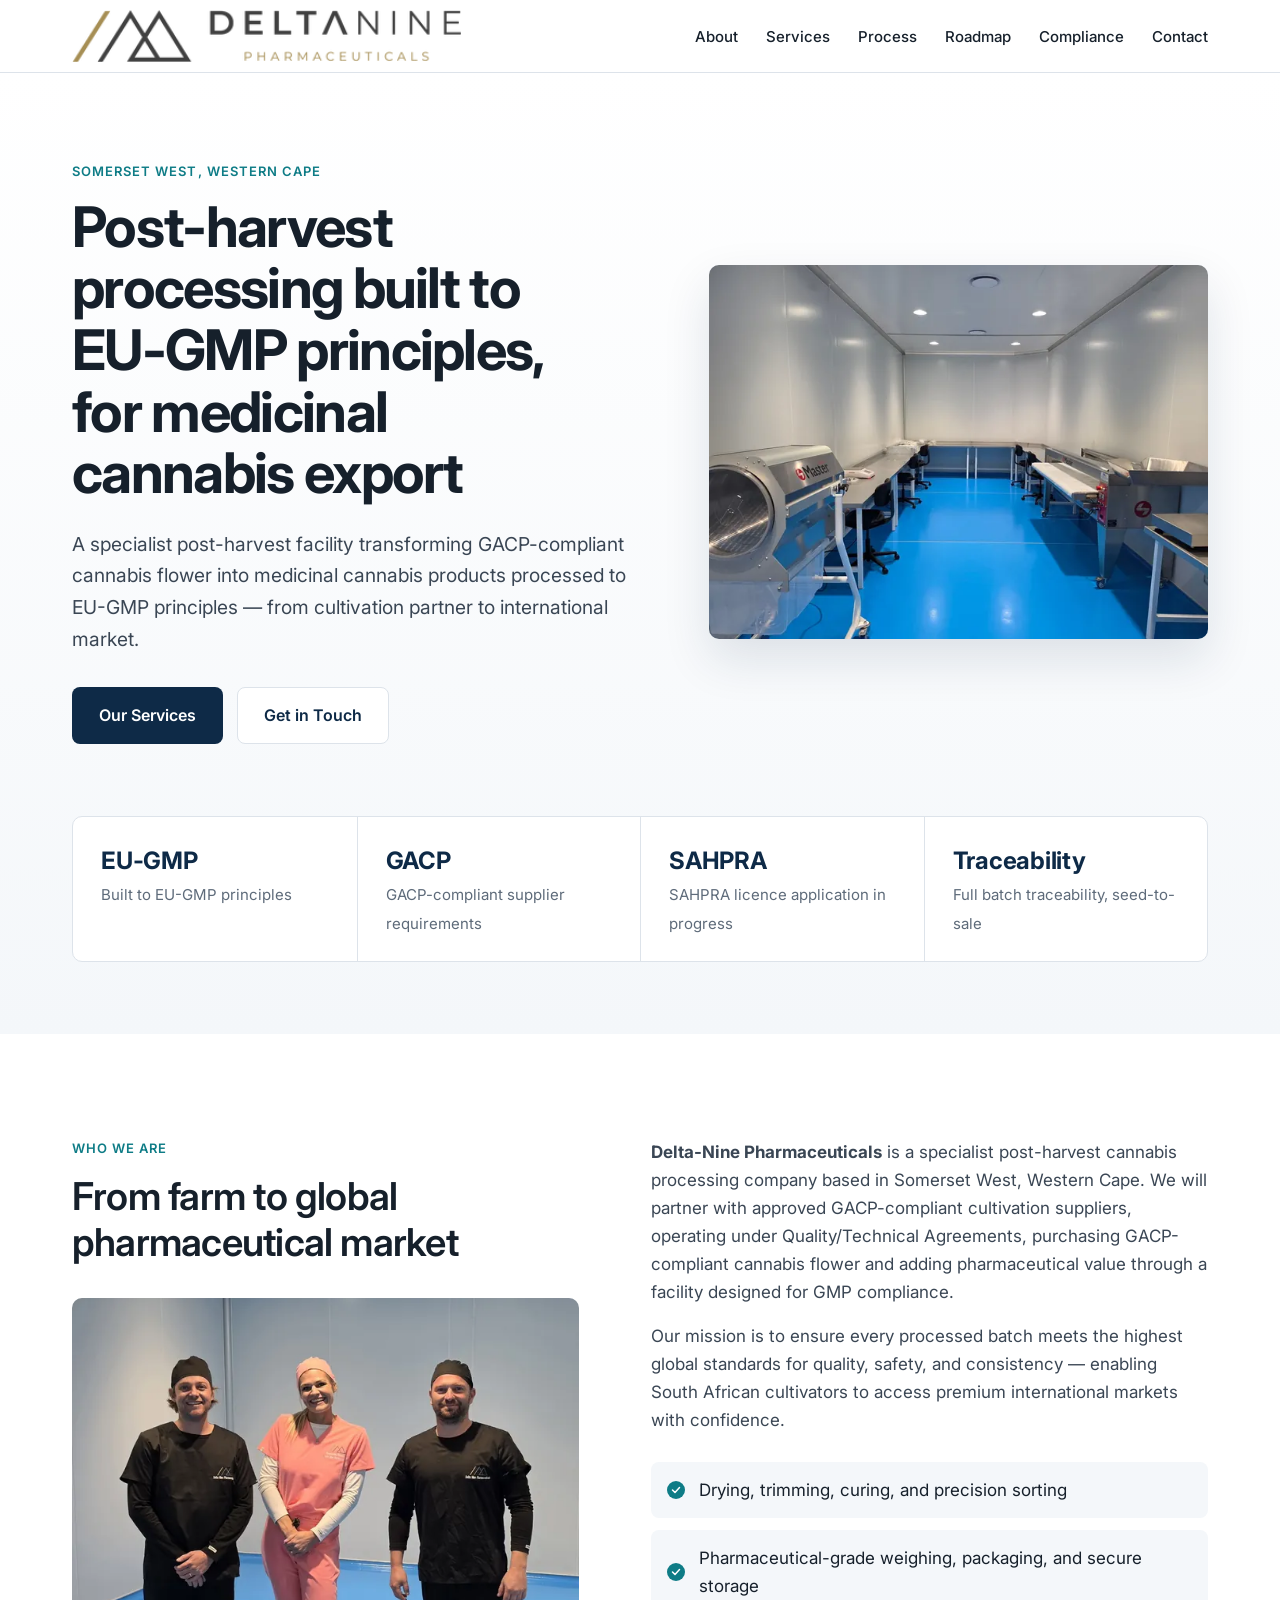
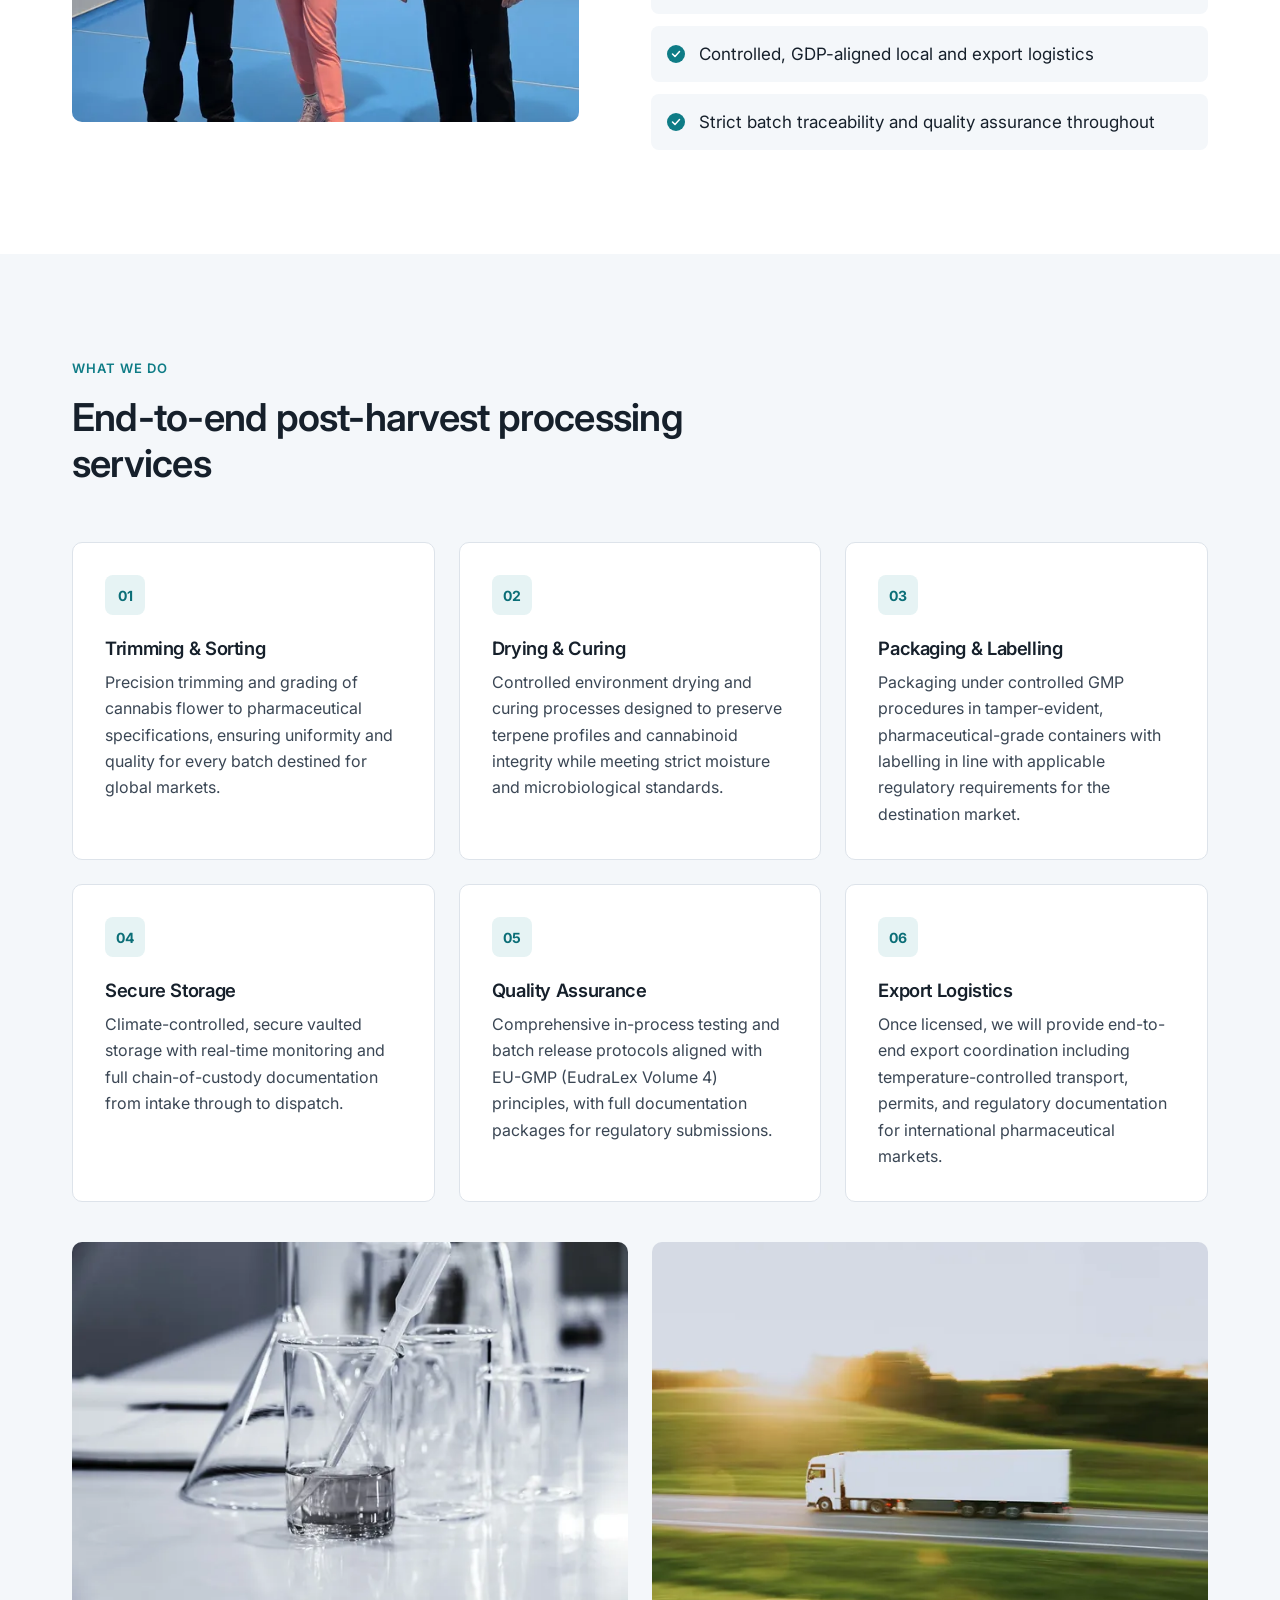
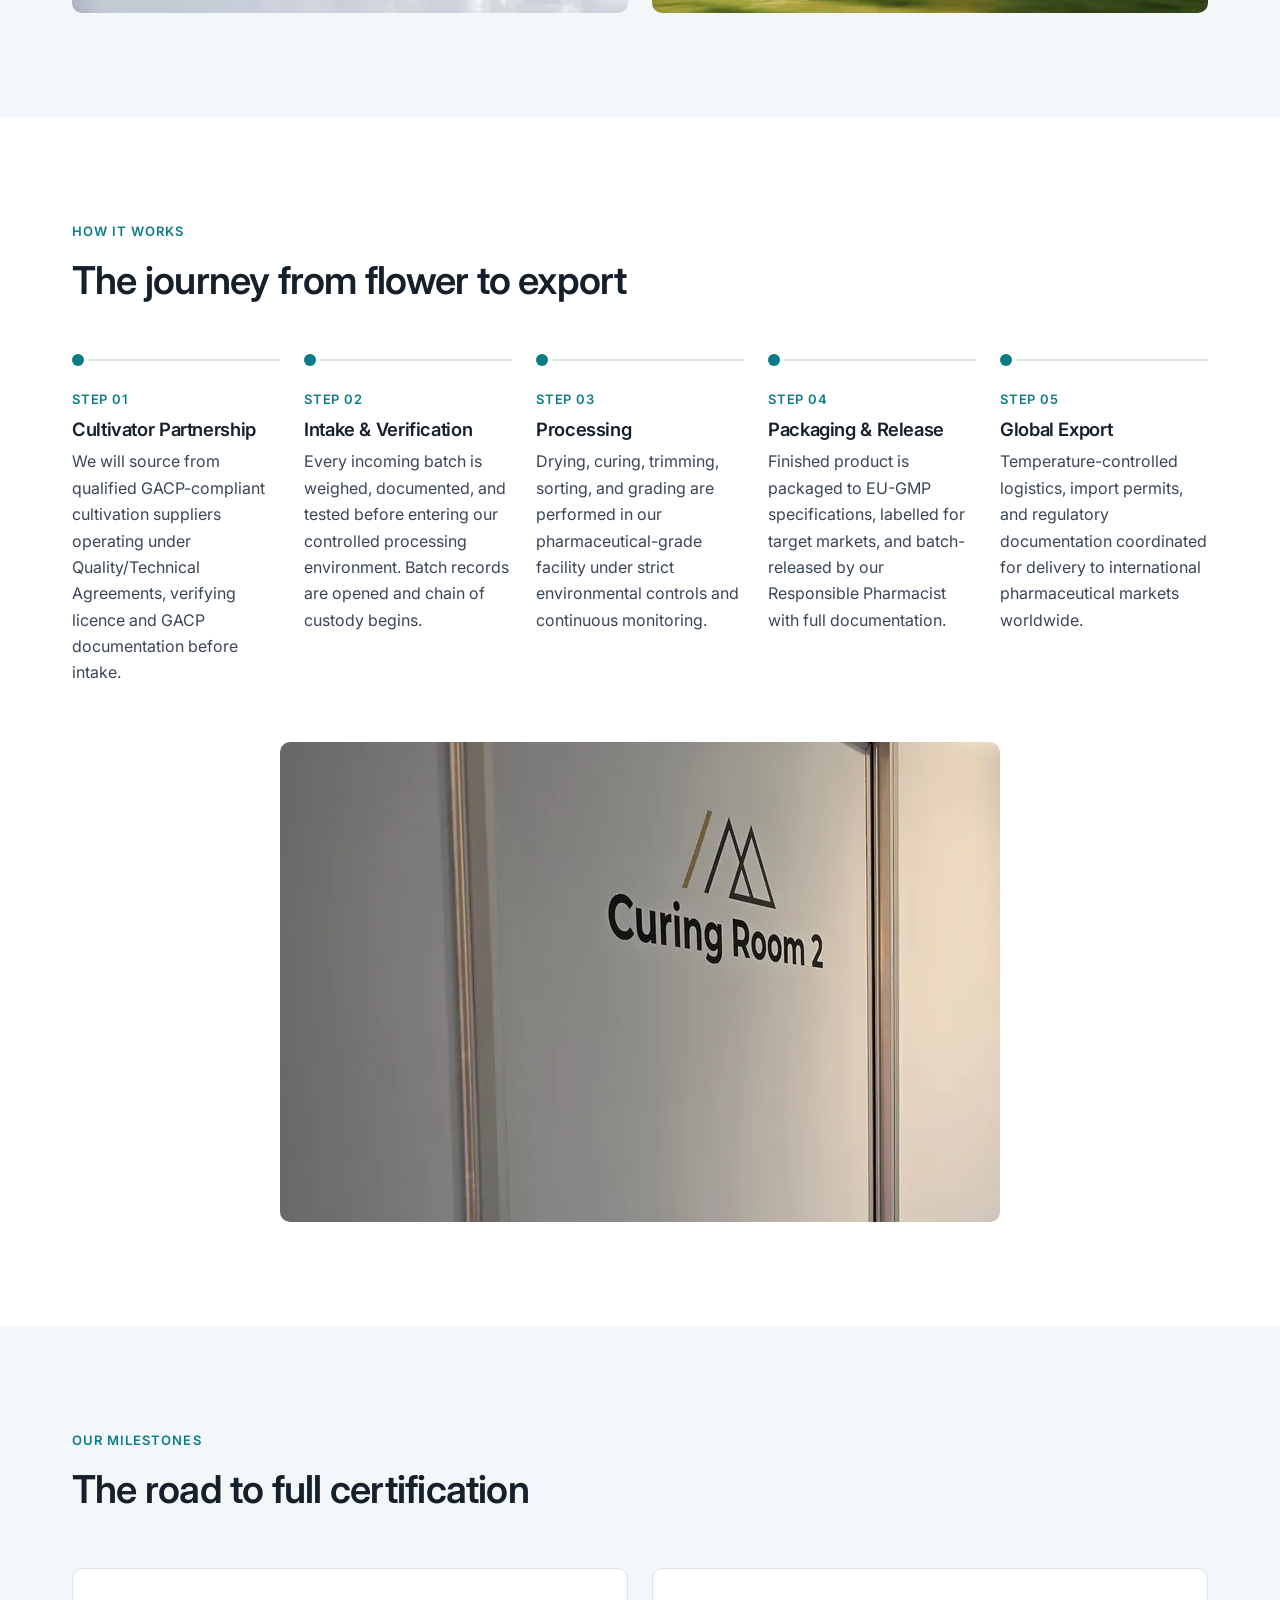
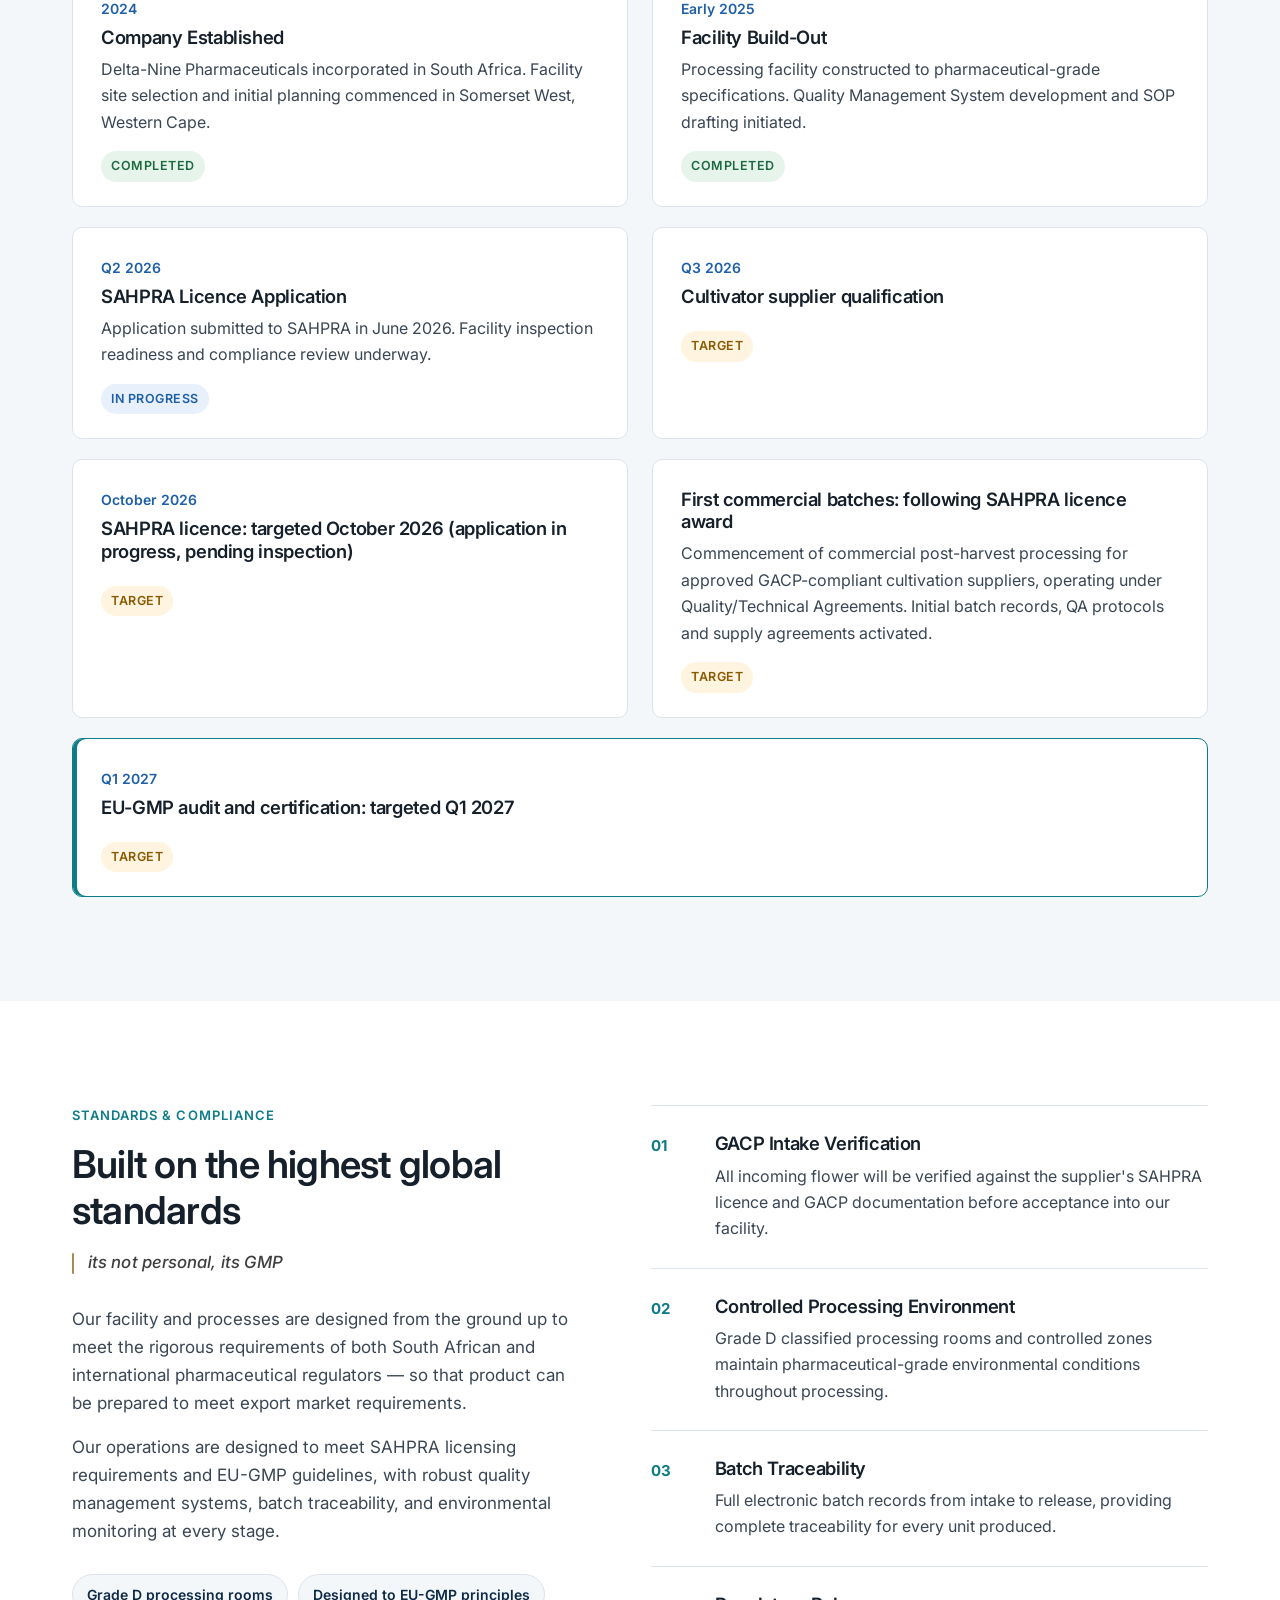
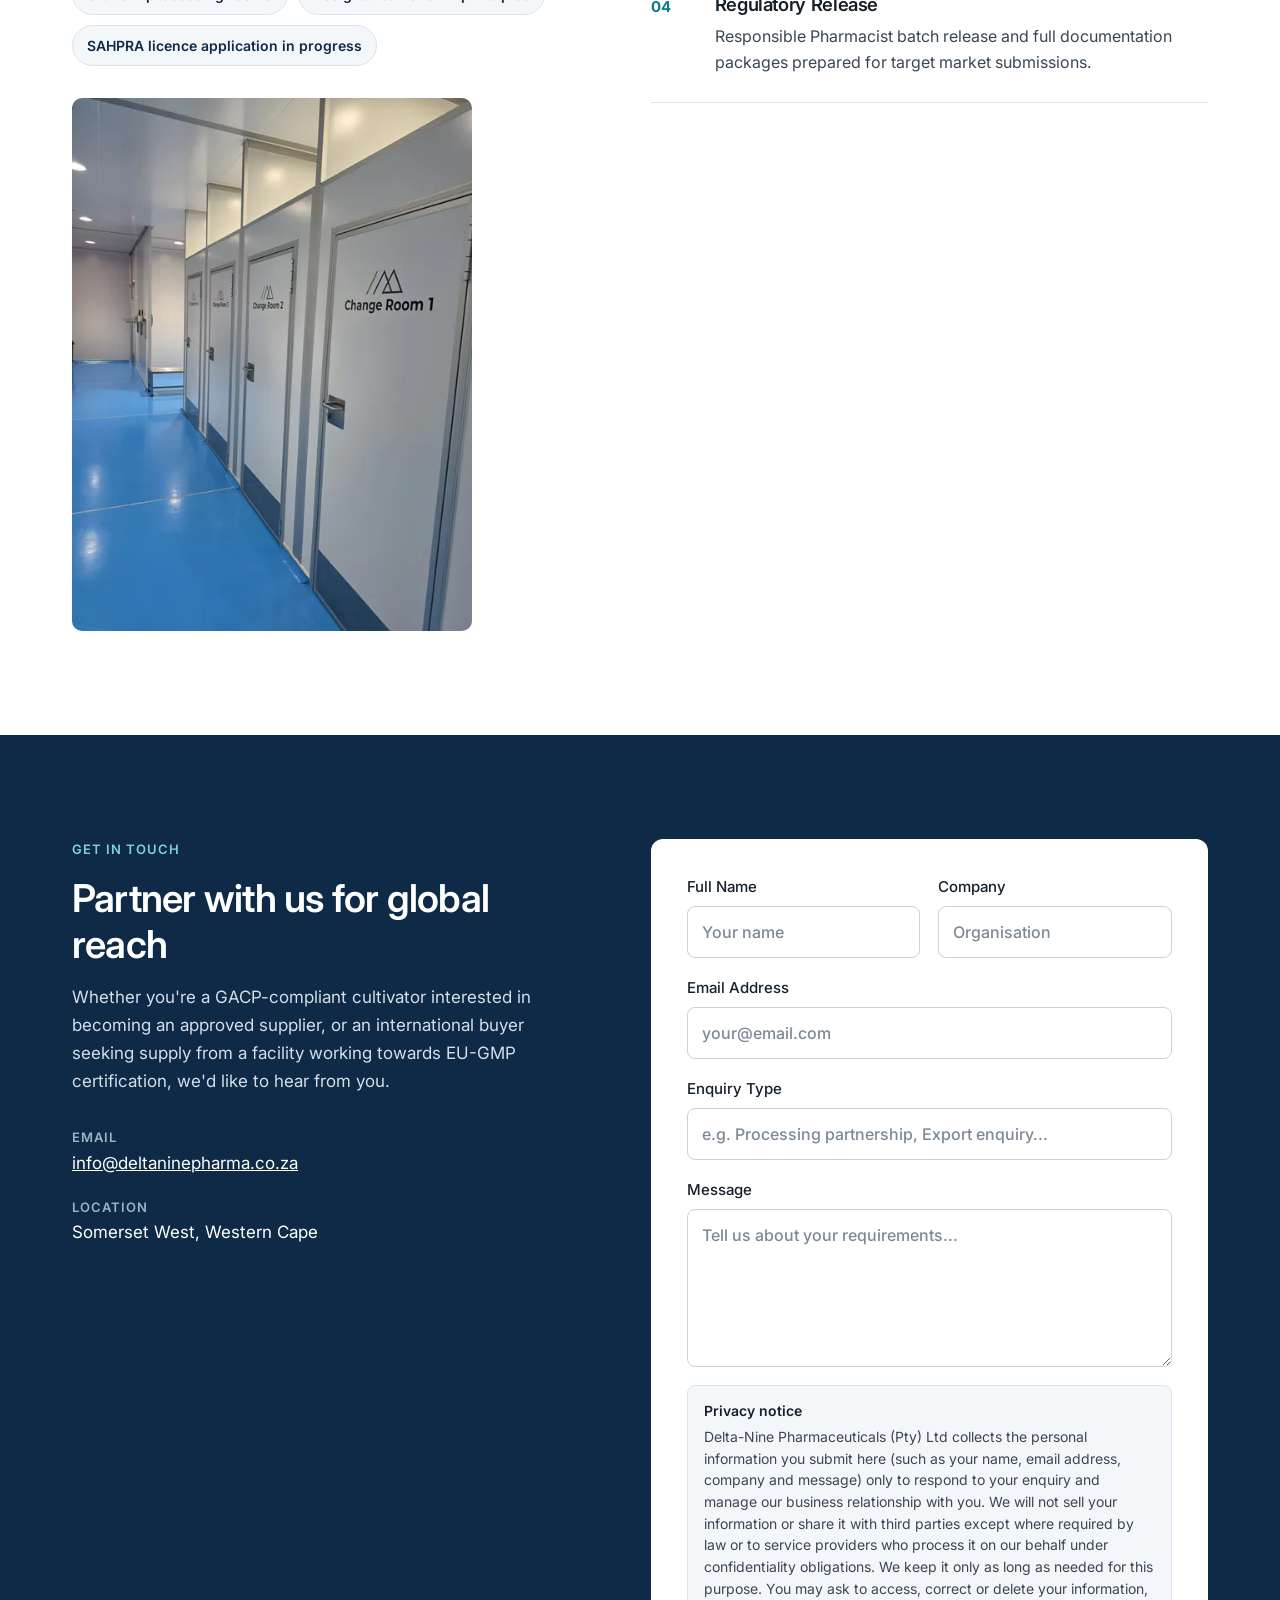
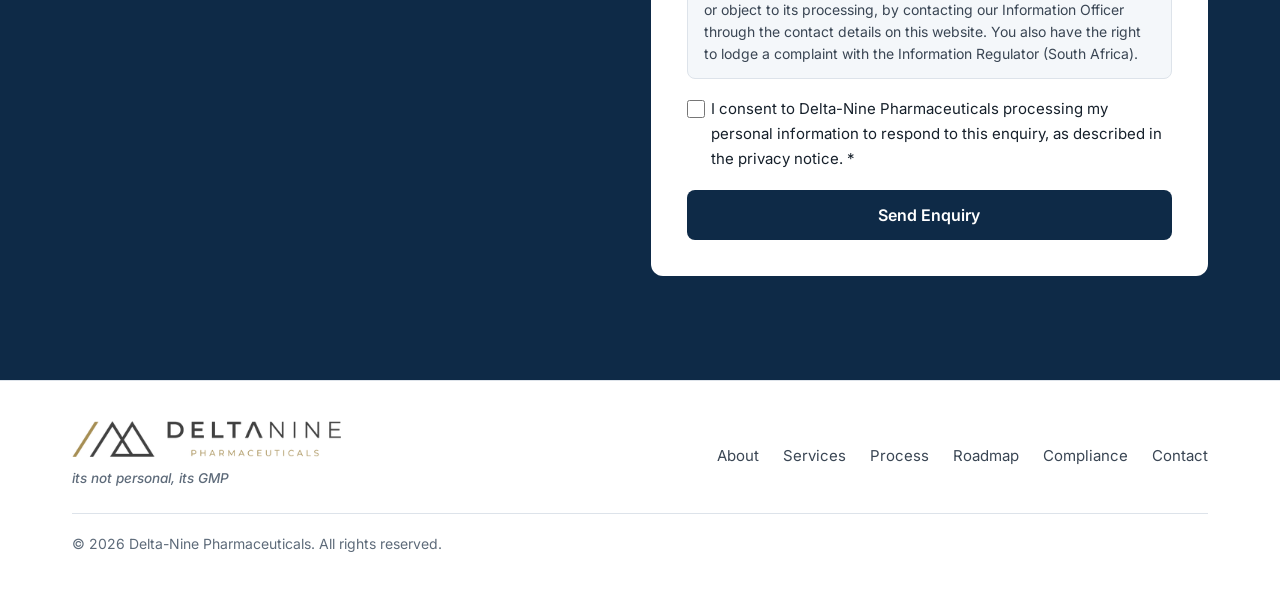
==== commit d6518f24: "Larger header logo; cache-bust stylesheet" ====
--- a/index.html
+++ b/index.html
@@ -29,7 +29,7 @@
 <link rel="preload" as="style" href="https://fonts.googleapis.com/css2?family=Inter:wght@400;500;600;700&display=swap">
 <link rel="stylesheet" href="https://fonts.googleapis.com/css2?family=Inter:wght@400;500;600;700&display=swap" media="print" onload="this.media='all'">
 <noscript><link rel="stylesheet" href="https://fonts.googleapis.com/css2?family=Inter:wght@400;500;600;700&display=swap"></noscript>
-<link rel="stylesheet" href="/styles.css">
+<link rel="stylesheet" href="/styles.css?v=20260929b">
 </head>
 <body id="top">
 
--- a/styles.css
+++ b/styles.css
@@ -23,7 +23,7 @@
 .nav-inner{display:flex;align-items:center;justify-content:space-between;height:72px}
 .brand,.footer-brand{display:flex;align-items:center;flex:none;text-decoration:none;line-height:0}
 .brand picture,.footer-brand picture{display:block}
-.brand img{height:44px;width:auto;max-width:none}
+.brand img{height:52px;width:auto;max-width:none}
 .footer-brand img{height:36px;width:auto;max-width:none}
 .site-nav ul{display:flex;align-items:center;gap:28px;list-style:none}
 .site-nav a{font-size:15px;font-weight:500;color:var(--ink);text-decoration:none}
@@ -160,7 +160,7 @@
   .placeholder-wide{aspect-ratio:4/3;margin-top:40px}
   .form-row{grid-template-columns:1fr}
   .contact-form{padding:24px}
-  .brand img{height:34px}
+  .brand img{height:40px}
   .footer-brand img{height:32px}
   .footer-inner{flex-direction:column;align-items:flex-start}
 }
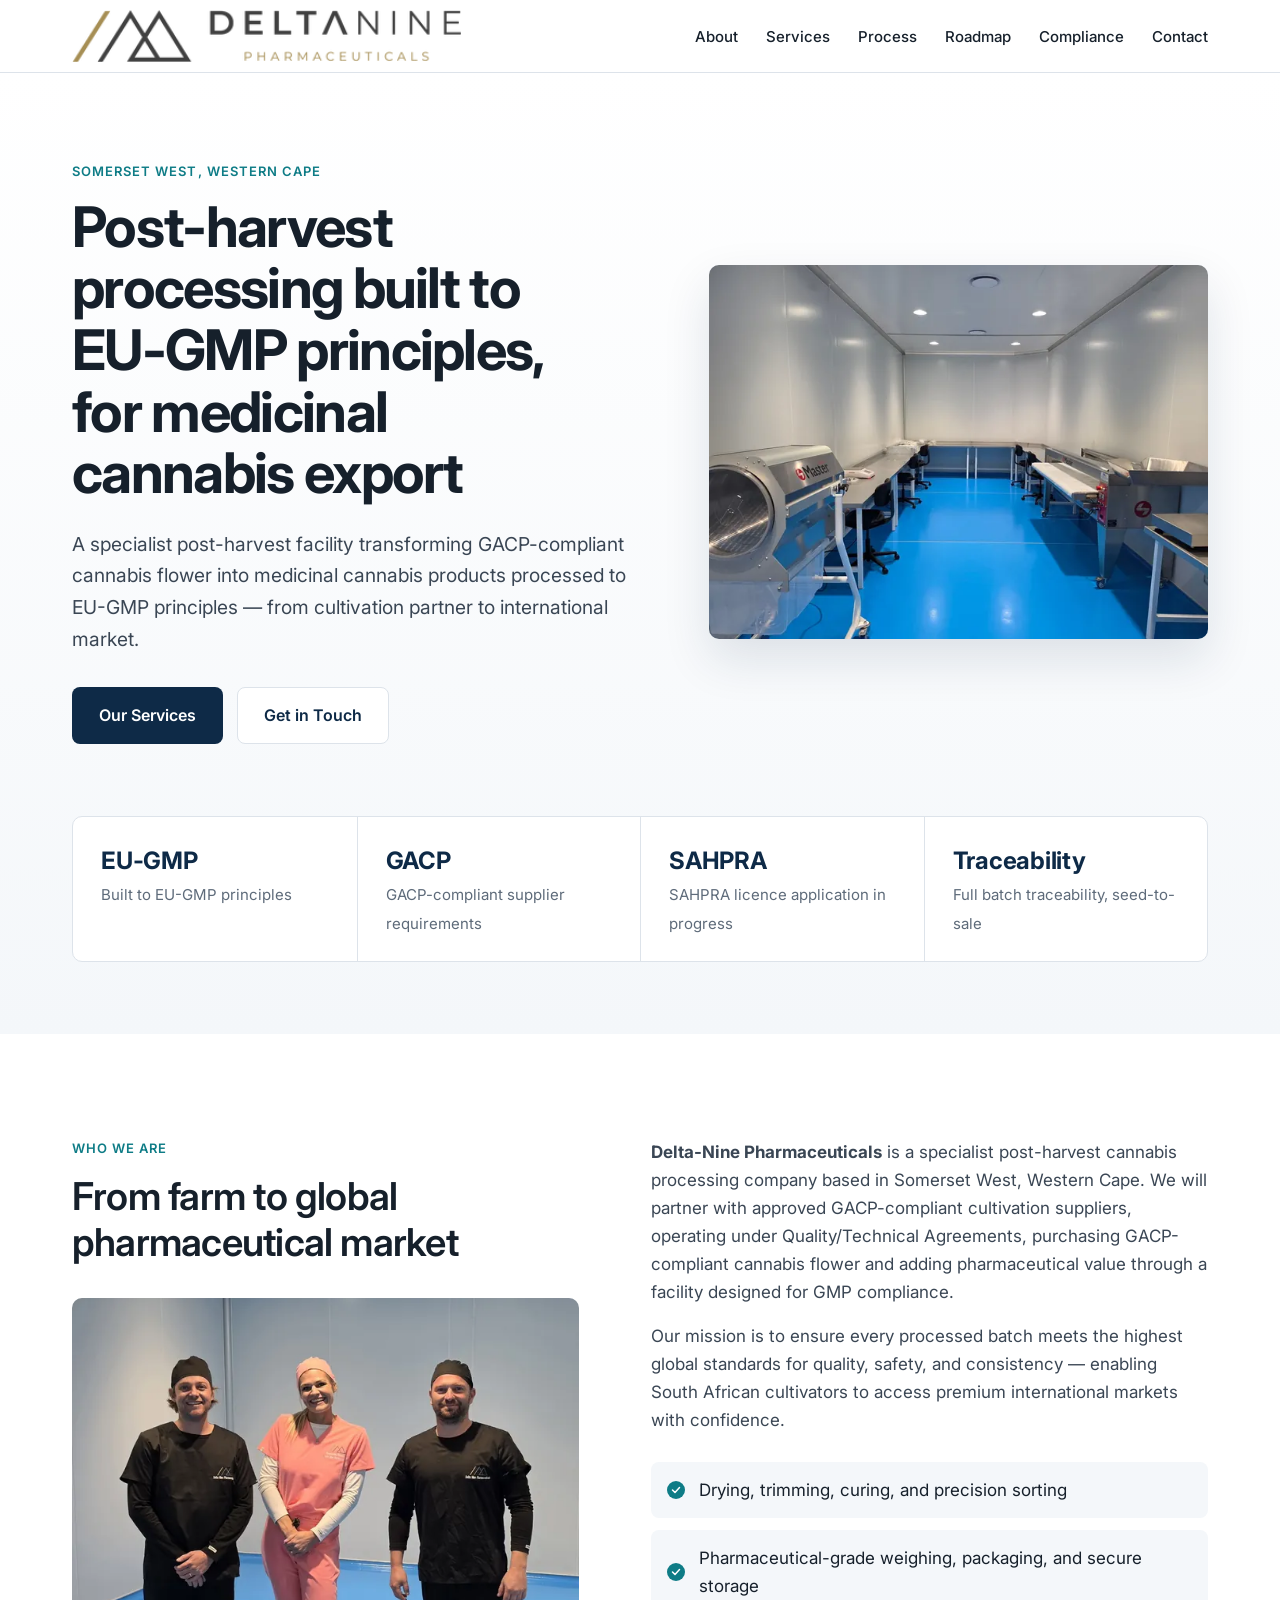
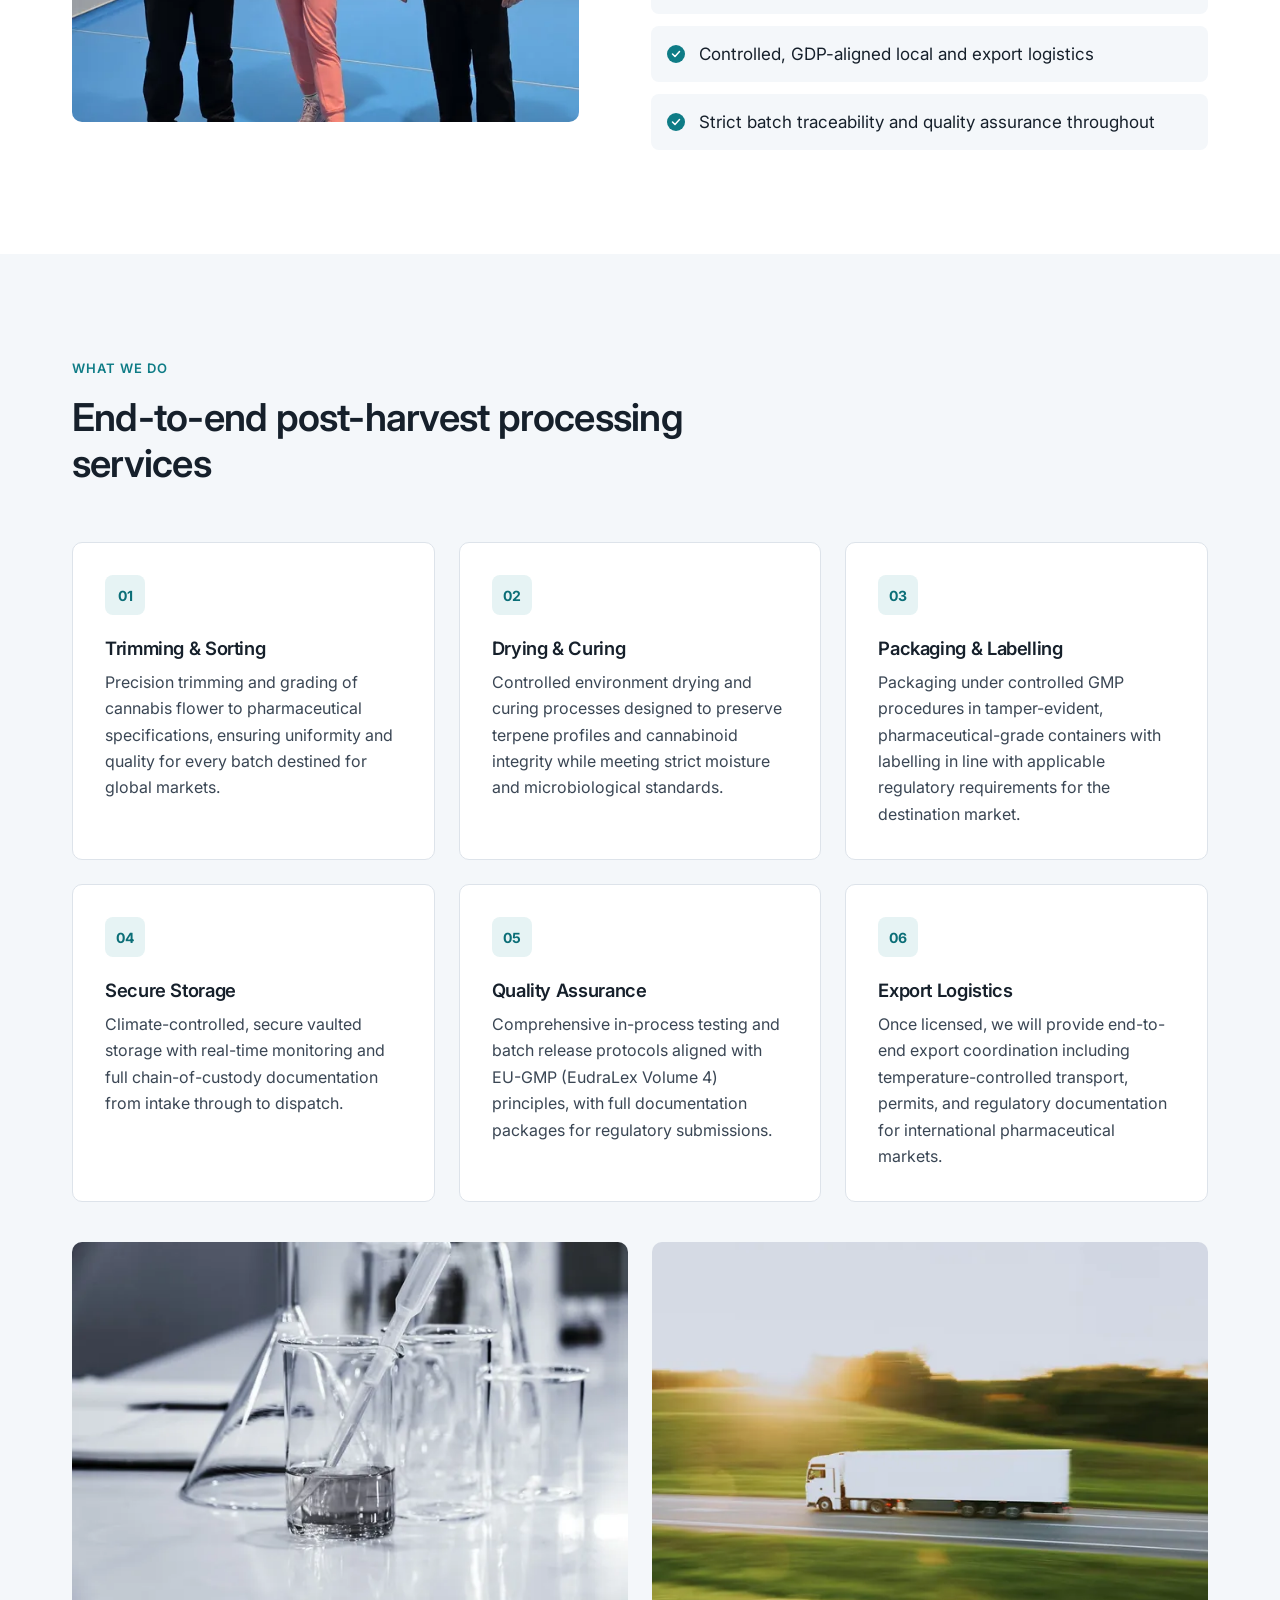
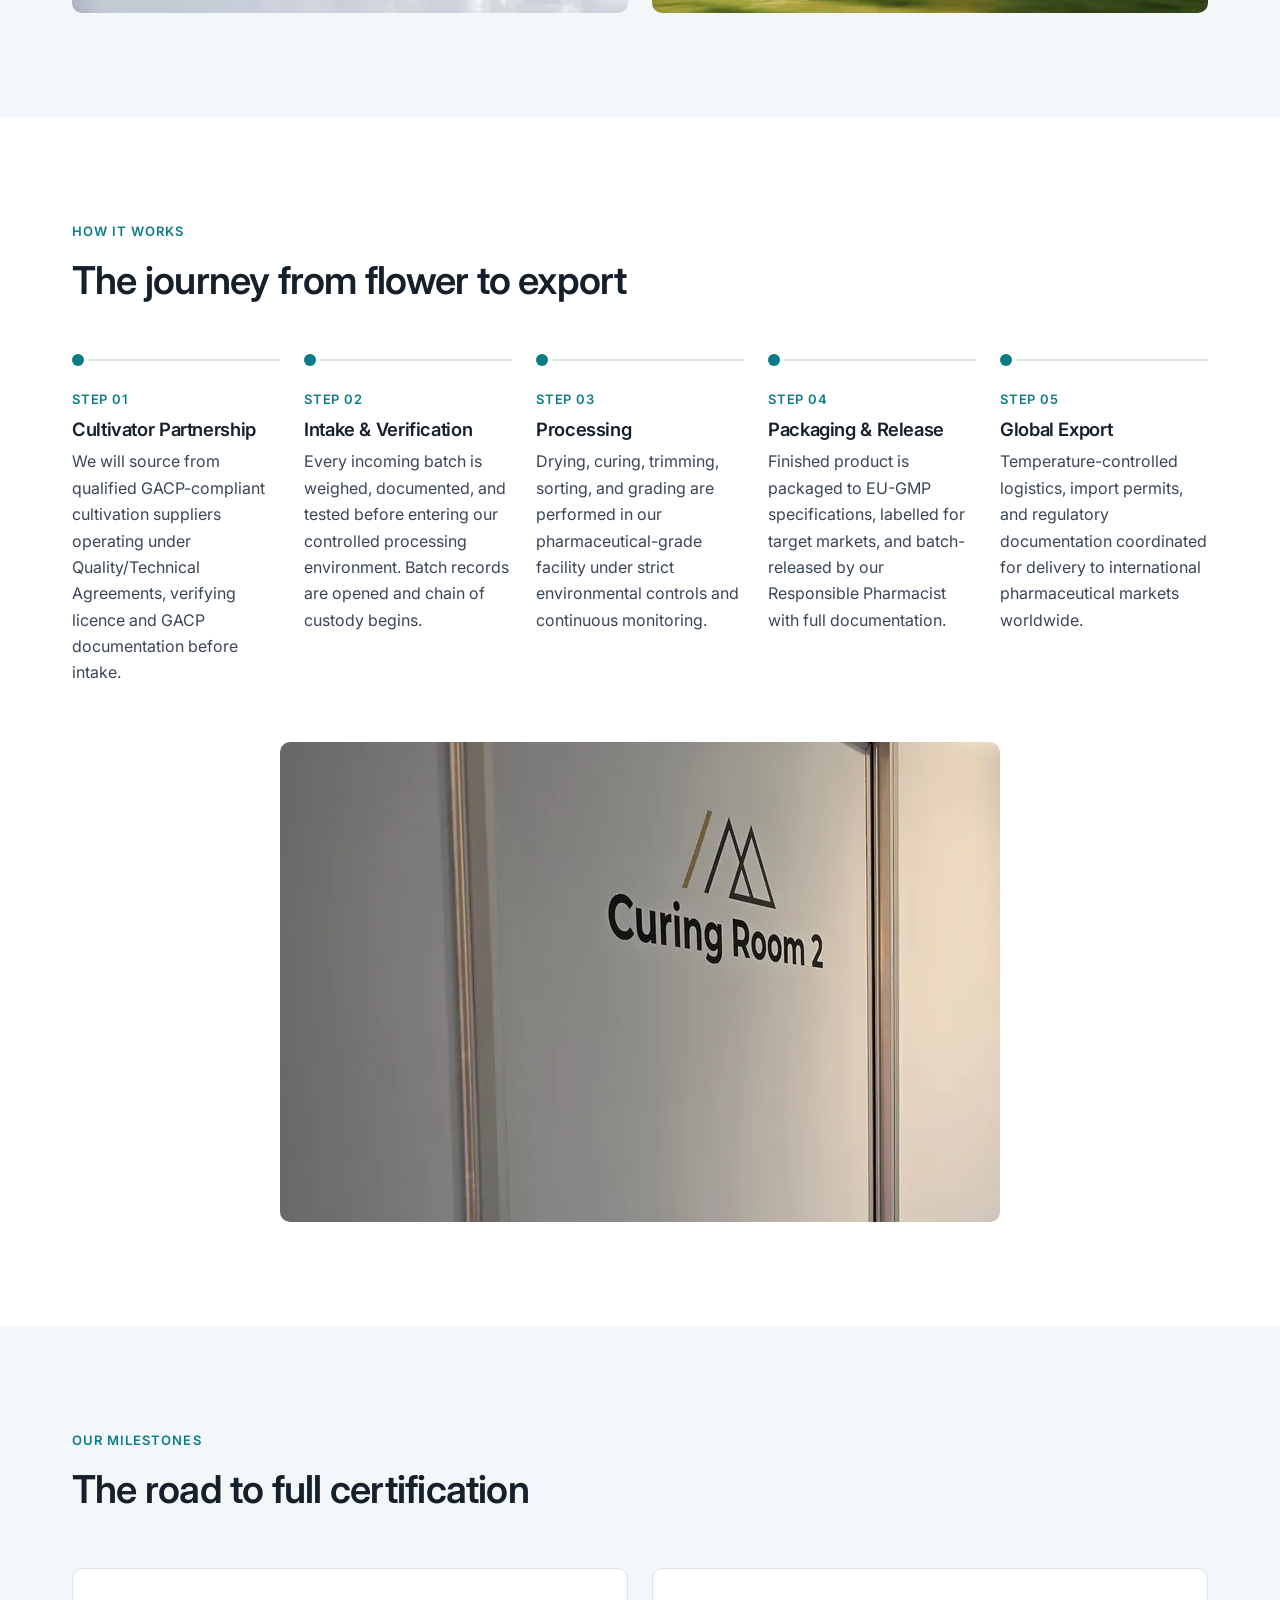
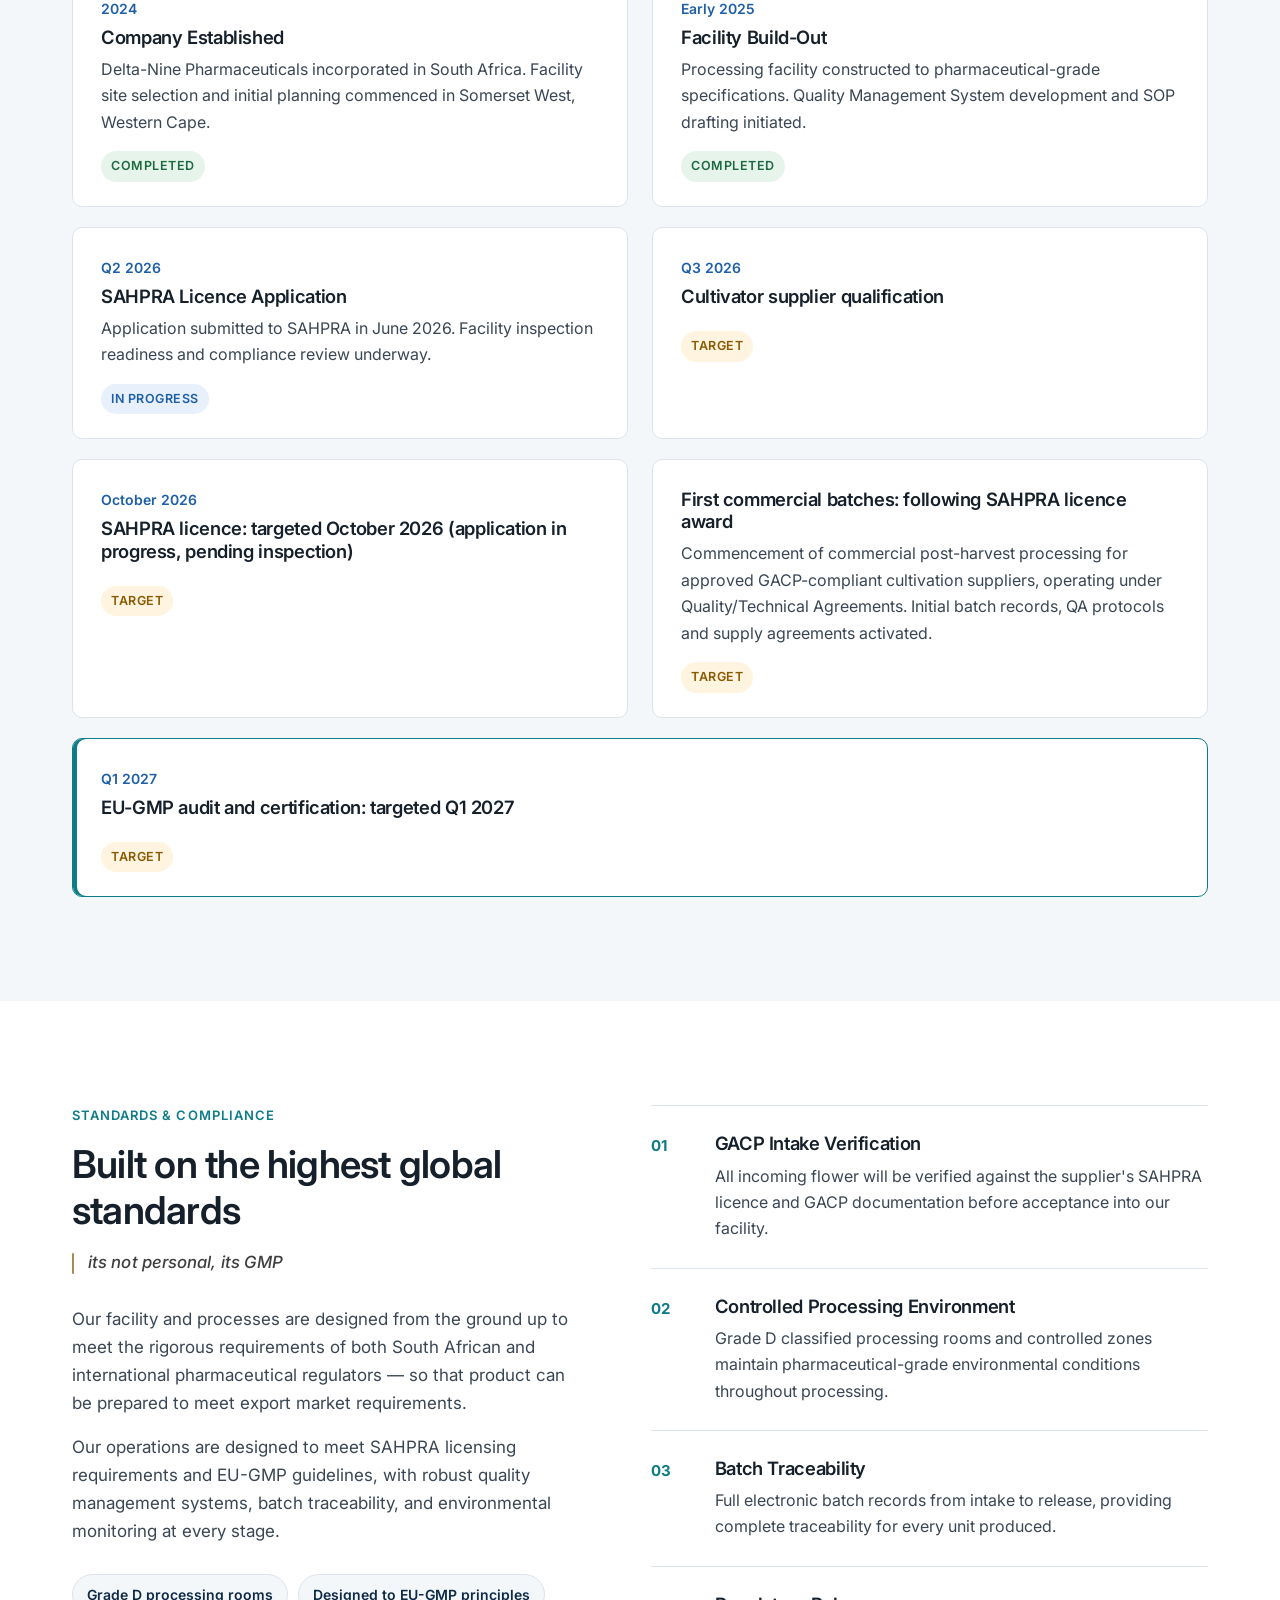
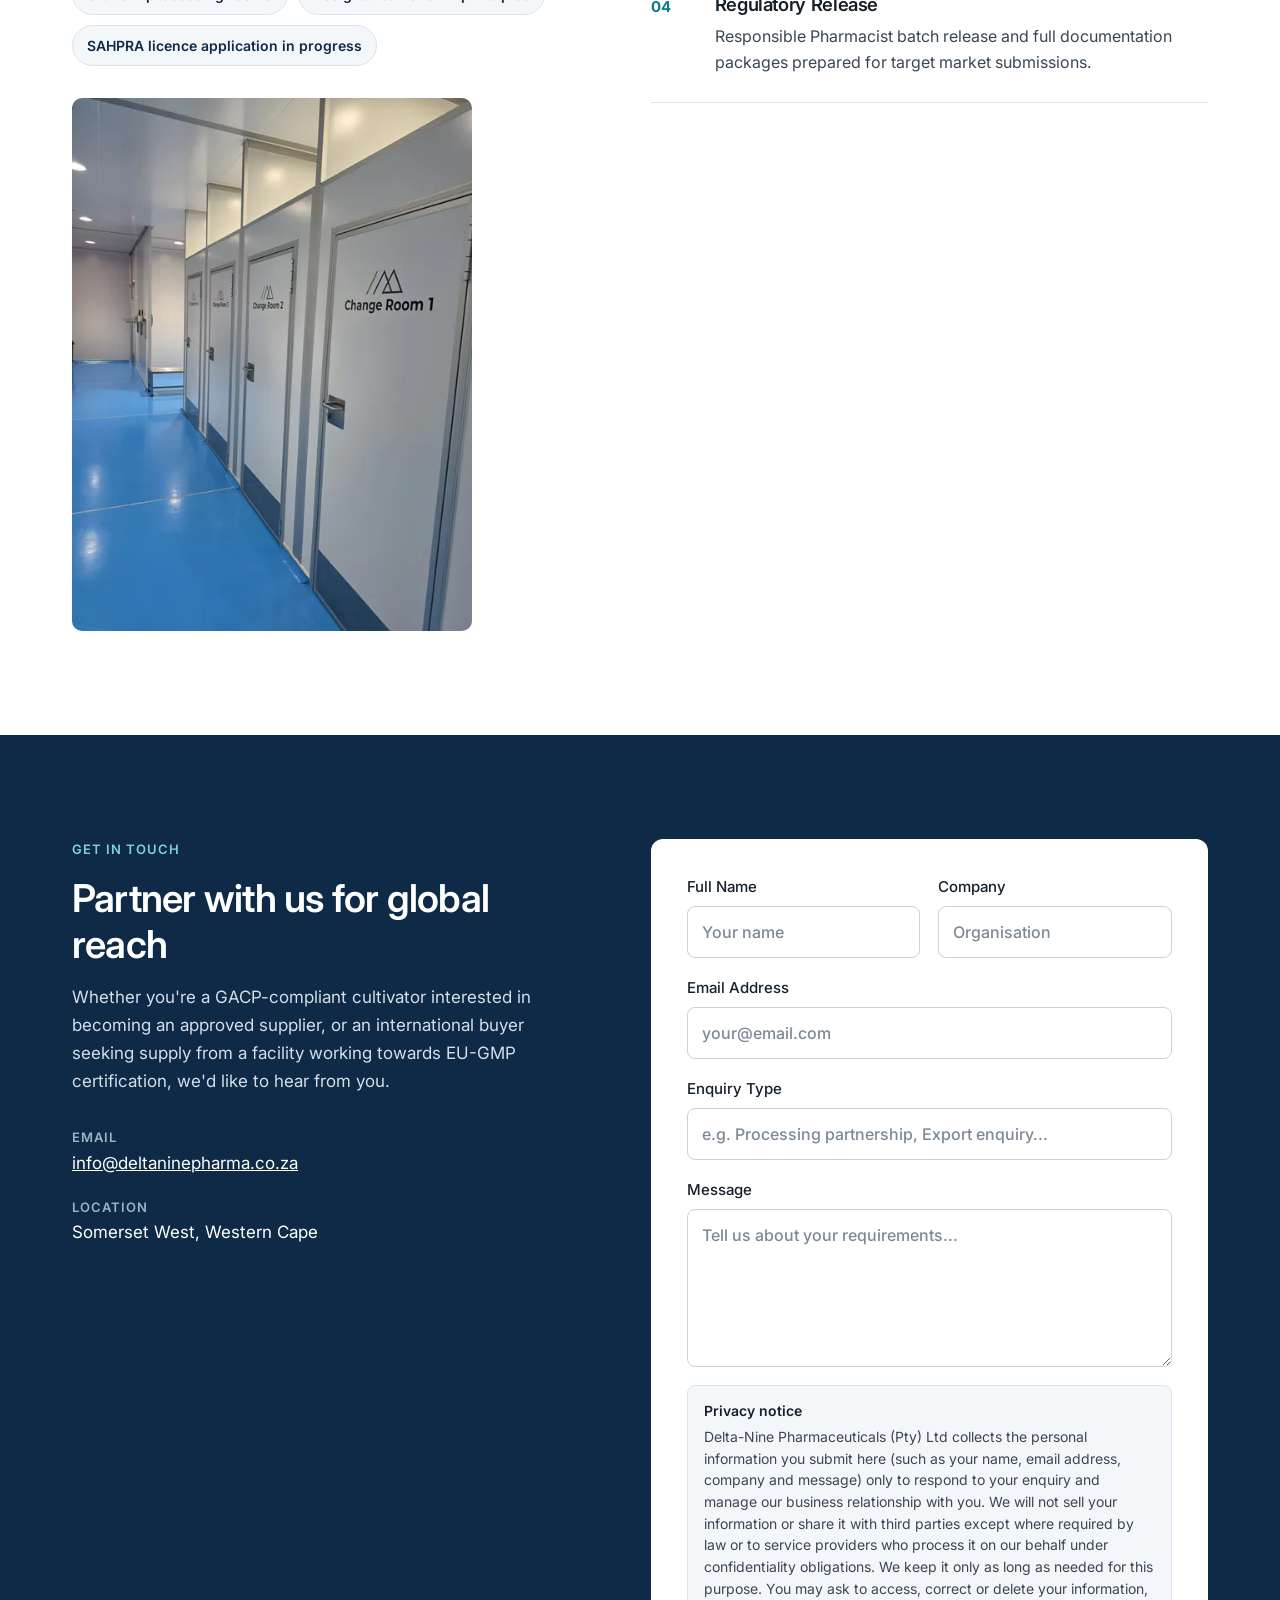
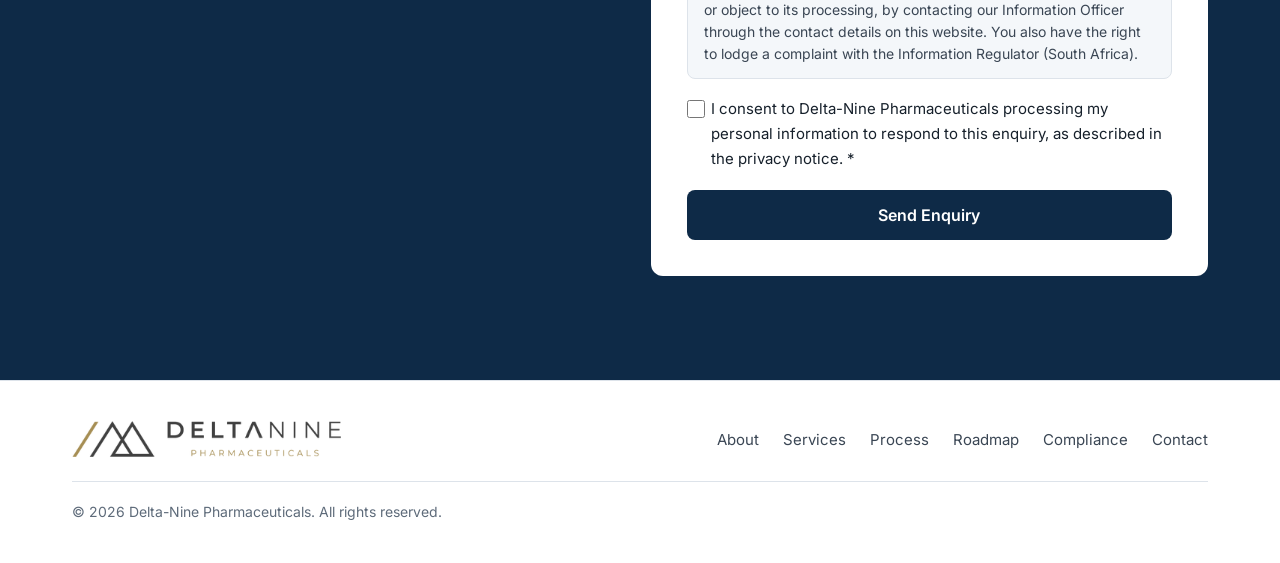
==== commit b0bd77ab: "Remove slogan from footer" ====
--- a/index.html
+++ b/index.html
@@ -251,7 +251,6 @@
           <img src="/assets/logo-full.png" srcset="/assets/logo-full.png 1x, /assets/logo-full@2x.png 2x, /assets/logo-full@3x.png 3x" alt="Delta-Nine Pharmaceuticals" width="359" height="48" loading="lazy" decoding="async">
         </picture>
       </a>
-      <p class="footer-slogan">its not personal, its GMP</p>
     </div>
     <ul class="footer-links">
       <li><a href="#about">About</a></li>
